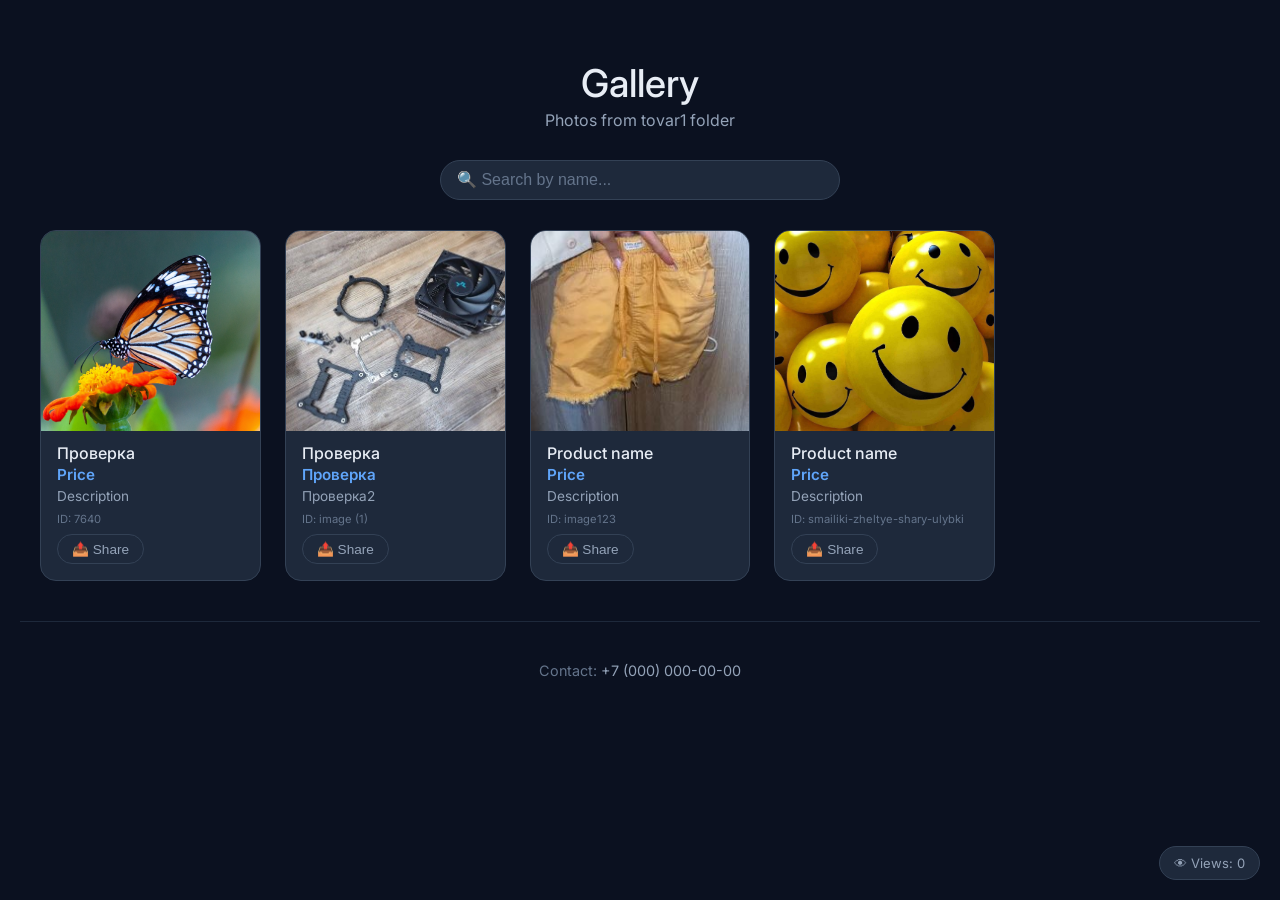
==== index.html @ 8c4bf771 "Auto update" ====
<!DOCTYPE html>
<html lang="en">
<head>
    <meta charset="UTF-8" />
    <meta name="viewport" content="width=device-width, initial-scale=1.0" />
    <title>Gallery</title>
    <link href="https://fonts.googleapis.com/css2?family=Inter:opsz@14..32&display=swap" rel="stylesheet" />
    <style>
        * { margin: 0; padding: 0; box-sizing: border-box; }
        body {
            font-family: 'Inter', sans-serif;
            background: #0b1120;
            padding: 40px 20px;
            color: #e8edf5;
            min-height: 100vh;
        }
        header { text-align: center; padding: 20px 0 30px; }
        h1 { font-size: 2.4rem; font-weight: 500; }
        header p { color: #94a3b8; font-size: 1rem; margin-top: 4px; }

        .search-box {
            max-width: 400px;
            margin: 0 auto 30px;
            display: flex;
            gap: 10px;
        }
        .search-box input {
            flex: 1;
            padding: 10px 16px;
            border-radius: 30px;
            border: 1px solid #334155;
            background: #1e293b;
            color: #e8edf5;
            font-size: 1rem;
            outline: none;
            transition: border 0.2s;
        }
        .search-box input:focus { border-color: #60a5fa; }
        .search-box input::placeholder { color: #64748b; }

        .back-btn {
            display: inline-block;
            margin: 10px auto 20px;
            padding: 8px 20px;
            background: #1e293b;
            color: #94a3b8;
            border: 1px solid #334155;
            border-radius: 30px;
            cursor: pointer;
            font-size: 0.9rem;
            transition: all 0.2s;
            text-decoration: none;
        }
        .back-btn:hover {
            background: #334155;
            color: #e8edf5;
        }

        .grid {
            display: grid;
            grid-template-columns: repeat(auto-fill, minmax(220px, 1fr));
            gap: 24px;
            max-width: 1200px;
            margin: 0 auto;
        }
        .card {
            background: #1e293b;
            border-radius: 16px;
            overflow: hidden;
            border: 1px solid #334155;
            transition: transform 0.2s, border-color 0.2s;
            cursor: pointer;
        }
        .card:hover { transform: translateY(-4px); border-color: #60a5fa; }
        .card img {
            width: 100%;
            height: 200px;
            object-fit: cover;
            display: block;
            background: #0f172a;
        }
        .card-body { padding: 12px 16px 16px; }
        .card-title { font-weight: 500; font-size: 1rem; }
        .card-price { color: #60a5fa; font-weight: 600; font-size: 0.95rem; margin-top: 2px; }
        .card-desc { color: #94a3b8; font-size: 0.85rem; margin-top: 4px; }
        .card-id { color: #64748b; font-size: 0.7rem; margin-top: 8px; }

        .no-results {
            grid-column: 1 / -1;
            text-align: center;
            color: #94a3b8;
            padding: 40px 0;
        }

        .share-btn {
            display: inline-flex !important;
            align-items: center;
            gap: 6px;
            background: #1e293b;
            color: #94a3b8;
            border: 1px solid #334155;
            padding: 6px 14px;
            border-radius: 30px;
            font-size: 0.85rem;
            cursor: pointer;
            transition: all 0.2s;
            margin-top: 8px;
            text-decoration: none;
        }
        .share-btn:hover {
            background: #334155;
            color: #e8edf5;
        }

        .top-btn {
            position: fixed;
            bottom: 80px;
            right: 20px;
            background: #1e293b;
            color: #94a3b8;
            border: 1px solid #334155;
            border-radius: 50%;
            width: 48px;
            height: 48px;
            font-size: 24px;
            cursor: pointer;
            display: flex;
            align-items: center;
            justify-content: center;
            transition: all 0.2s;
            z-index: 999;
            opacity: 0;
            pointer-events: none;
        }
        .top-btn.visible {
            opacity: 1;
            pointer-events: auto;
        }
        .top-btn:hover {
            background: #334155;
            color: #e8edf5;
            border-color: #60a5fa;
        }

        .visitor-counter {
            position: fixed;
            bottom: 20px;
            right: 20px;
            background: #1e293b;
            color: #94a3b8;
            padding: 8px 14px;
            border-radius: 30px;
            font-size: 13px;
            border: 1px solid #334155;
            z-index: 999;
        }

        footer {
            text-align: center;
            padding: 40px 0 10px;
            color: #64748b;
            font-size: 0.9rem;
            border-top: 1px solid #1e293b;
            margin-top: 40px;
        }
        footer a { color: #94a3b8; text-decoration: none; }

        #modal {
            display: none;
            position: fixed;
            top: 0; left: 0;
            width: 100%; height: 100%;
            background: rgba(11,17,32,0.92);
            backdrop-filter: blur(8px);
            cursor: pointer;
            z-index: 1000;
            align-items: center;
            justify-content: center;
        }
        #modal img {
            max-width: 90%;
            max-height: 90%;
            object-fit: contain;
            border-radius: 12px;
        }

        @media (max-width:600px) {
            body { padding: 20px 12px; }
            h1 { font-size: 1.8rem; }
            .grid { gap: 14px; grid-template-columns: repeat(auto-fill, minmax(160px,1fr)); }
            .card img { height: 150px; }
            .search-box { max-width: 100%; }
            .top-btn { bottom: 70px; right: 14px; width: 44px; height: 44px; font-size: 20px; }
            .visitor-counter { bottom: 16px; right: 14px; font-size: 11px; padding: 6px 12px; }
        }
    </style>
</head>
<body>

    <div class="visitor-counter">
        👁 Views: <span id="busuanzi_value_page_pv">0</span>
    </div>

    <button class="top-btn" id="topBtn" title="Наверх">↑</button>

    <header>
        <h1>Gallery</h1>
        <p>Photos from tovar1 folder</p>
    </header>

    <div id="controls" style="text-align:center;">
        <div class="search-box">
            <input type="text" id="searchInput" placeholder="🔍 Search by name..." />
        </div>
        <div id="backButtonContainer"></div>
    </div>

    <main id="gallery" class="grid"></main>

    <footer>
        <p>Contact: <a href="tel:+70000000000">+7 (000) 000-00-00</a></p>
    </footer>

    <div id="modal" onclick="this.style.display='none'">
        <img id="modalImg" src="" />
    </div>

    <script async src="https://busuanzi.ibruce.info/busuanzi/2.3/busuanzi.pure.mini.js"></script>

    <script>
        const data = [
            {"img":"tovar1/7640.jpg","id":"7640","title":"Проверка","price":"Price","desc":"Description"},
            {"img":"tovar1/image (1).jpg","id":"image (1)","title":"Проверка","price":"Проверка","desc":"Проверка2"},
            {"img":"tovar1/image123.JPG","id":"image123","title":"Product name","price":"Price","desc":"Description"},
            {"img":"tovar1/smailiki-zheltye-shary-ulybki.jpg","id":"smailiki-zheltye-shary-ulybki","title":"Product name","price":"Price","desc":"Description"}
        ];

        const gallery = document.getElementById('gallery');
        const searchInput = document.getElementById('searchInput');
        const backContainer = document.getElementById('backButtonContainer');

        function getItemIdFromURL() {
            const params = new URLSearchParams(window.location.search);
            return params.get('id');
        }

        function updateURL(id) {
            const baseUrl = window.location.pathname;
            const newUrl = id ? `${baseUrl}?id=${id}` : baseUrl;
            window.history.pushState({}, '', newUrl);
        }

        function render(filter = '') {
            const id = getItemIdFromURL();
            let filtered = data;

            if (id) {
                filtered = data.filter(item => item.id === id);
                backContainer.innerHTML = `<button class="back-btn" onclick="goBack()">⬅ Back to all</button>`;
                if (filtered.length === 0) {
                    gallery.innerHTML = `<div class="no-results">😕 Item not found</div>`;
                    return;
                }
            } else {
                backContainer.innerHTML = '';
                if (filter) {
                    filtered = data.filter(item =>
                        item.title.toLowerCase().includes(filter.toLowerCase()) ||
                        item.desc.toLowerCase().includes(filter.toLowerCase()) ||
                        item.id.toLowerCase().includes(filter.toLowerCase())
                    );
                }
            }

            if (filtered.length === 0) {
                gallery.innerHTML = `<div class="no-results">😕 No results found</div>`;
                return;
            }

            gallery.innerHTML = filtered.map(item => `
                <div class="card" onclick="openItem('${item.id}')">
                    <img src="${item.img}" alt="${item.title}" loading="lazy" />
                    <div class="card-body">
                        <div class="card-title">${item.title}</div>
                        ${item.price ? `<div class="card-price">${item.price}</div>` : ''}
                        ${item.desc ? `<div class="card-desc">${item.desc}</div>` : ''}
                        ${item.id ? `<div class="card-id">ID: ${item.id}</div>` : ''}
                        <button class="share-btn" onclick="event.stopPropagation(); shareItem('${item.title}', '${item.img}', '${item.id}')">
                            📤 Share
                        </button>
                    </div>
                </div>
            `).join('');
        }

        function openItem(id) {
            updateURL(id);
            render();
        }

        function goBack() {
            updateURL(null);
            render();
        }

        searchInput.addEventListener('input', (e) => {
            if (getItemIdFromURL()) {
                updateURL(null);
            }
            render(e.target.value);
        });

        // Обработчик кнопки "Назад" в браузере
        window.addEventListener('popstate', () => {
            render();
        });

        render();

        function openImage(src) {
            document.getElementById('modalImg').src = src;
            document.getElementById('modal').style.display = 'flex';
        }

        function shareItem(title, img, id) {
            const baseUrl = window.location.href.split('?')[0];
            const itemUrl = `${baseUrl}?id=${id}`;
            const text = `Check this: ${title} - ${itemUrl}`;

            if (navigator.share) {
                navigator.share({ title, text, url: itemUrl });
            } else {
                navigator.clipboard?.writeText(`${title} - ${itemUrl}`).then(() => {
                    alert('Link copied to clipboard!');
                }).catch(() => {
                    prompt('Copy this link:', `${title} - ${itemUrl}`);
                });
            }
        }

        const topBtn = document.getElementById('topBtn');
        window.addEventListener('scroll', () => {
            topBtn.classList.toggle('visible', window.scrollY > 300);
        });
        topBtn.addEventListener('click', () => {
            window.scrollTo({ top: 0, behavior: 'smooth' });
        });
    </script>

</body>
</html>
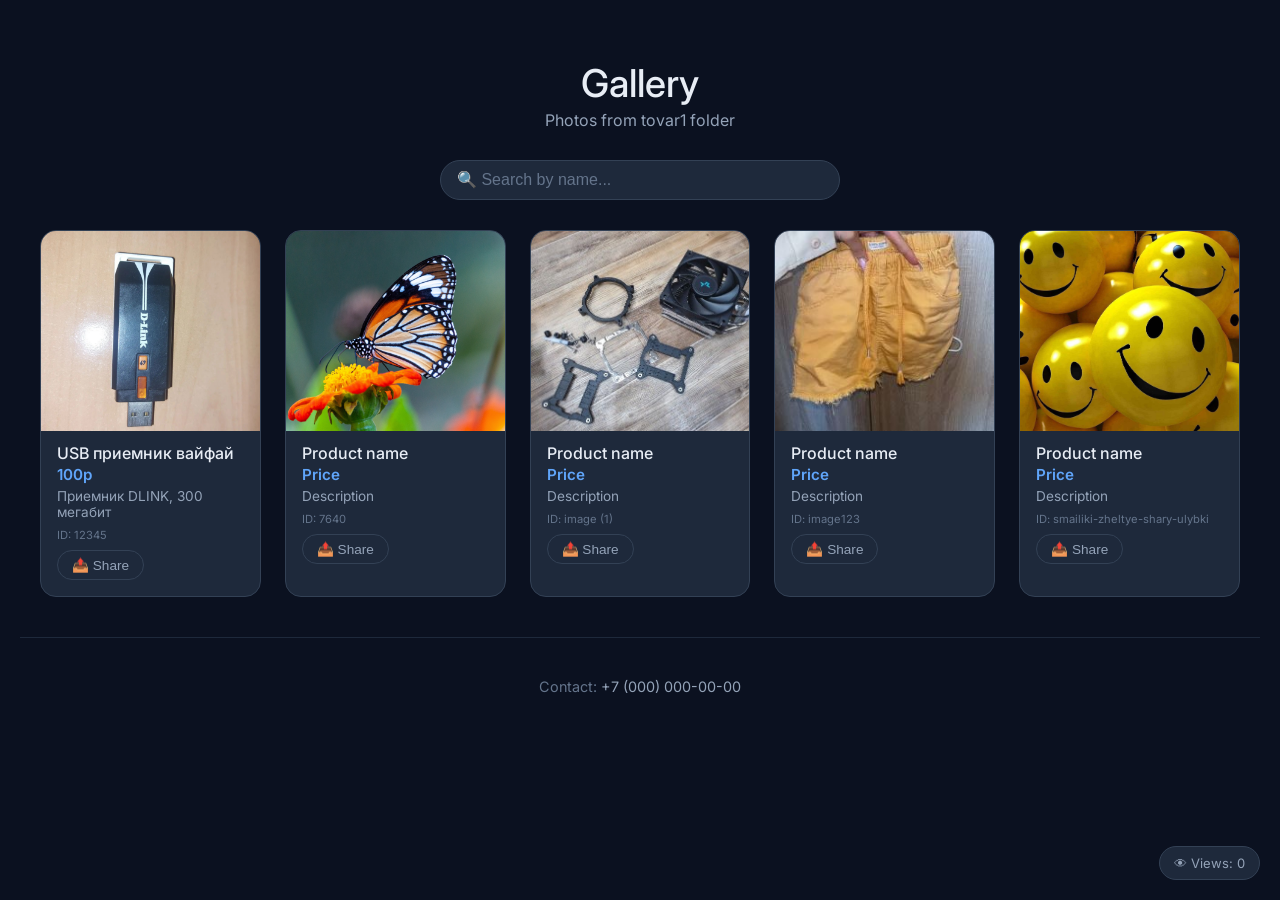
==== commit 28fe8edf: "Auto update" ====
--- a/index.html
+++ b/index.html
@@ -228,12 +228,7 @@
     <script async src="https://busuanzi.ibruce.info/busuanzi/2.3/busuanzi.pure.mini.js"></script>
 
     <script>
-        const data = [
-            {"img":"tovar1/7640.jpg","id":"7640","title":"Проверка","price":"Price","desc":"Description"},
-            {"img":"tovar1/image (1).jpg","id":"image (1)","title":"Проверка","price":"Проверка","desc":"Проверка2"},
-            {"img":"tovar1/image123.JPG","id":"image123","title":"Product name","price":"Price","desc":"Description"},
-            {"img":"tovar1/smailiki-zheltye-shary-ulybki.jpg","id":"smailiki-zheltye-shary-ulybki","title":"Product name","price":"Price","desc":"Description"}
-        ];
+        const data = [{"img":"tovar1/12345.jpg","id":"12345","title":"USB приемник вайфай","price":"100р","desc":"Приемник DLINK, 300 мегабит"},{"img":"tovar1/7640.jpg","id":"7640","title":"Product name","price":"Price","desc":"Description"},{"img":"tovar1/image (1).jpg","id":"image (1)","title":"Product name","price":"Price","desc":"Description"},{"img":"tovar1/image123.JPG","id":"image123","title":"Product name","price":"Price","desc":"Description"},{"img":"tovar1/smailiki-zheltye-shary-ulybki.jpg","id":"smailiki-zheltye-shary-ulybki","title":"Product name","price":"Price","desc":"Description"}];
 
         const gallery = document.getElementById('gallery');
         const searchInput = document.getElementById('searchInput');
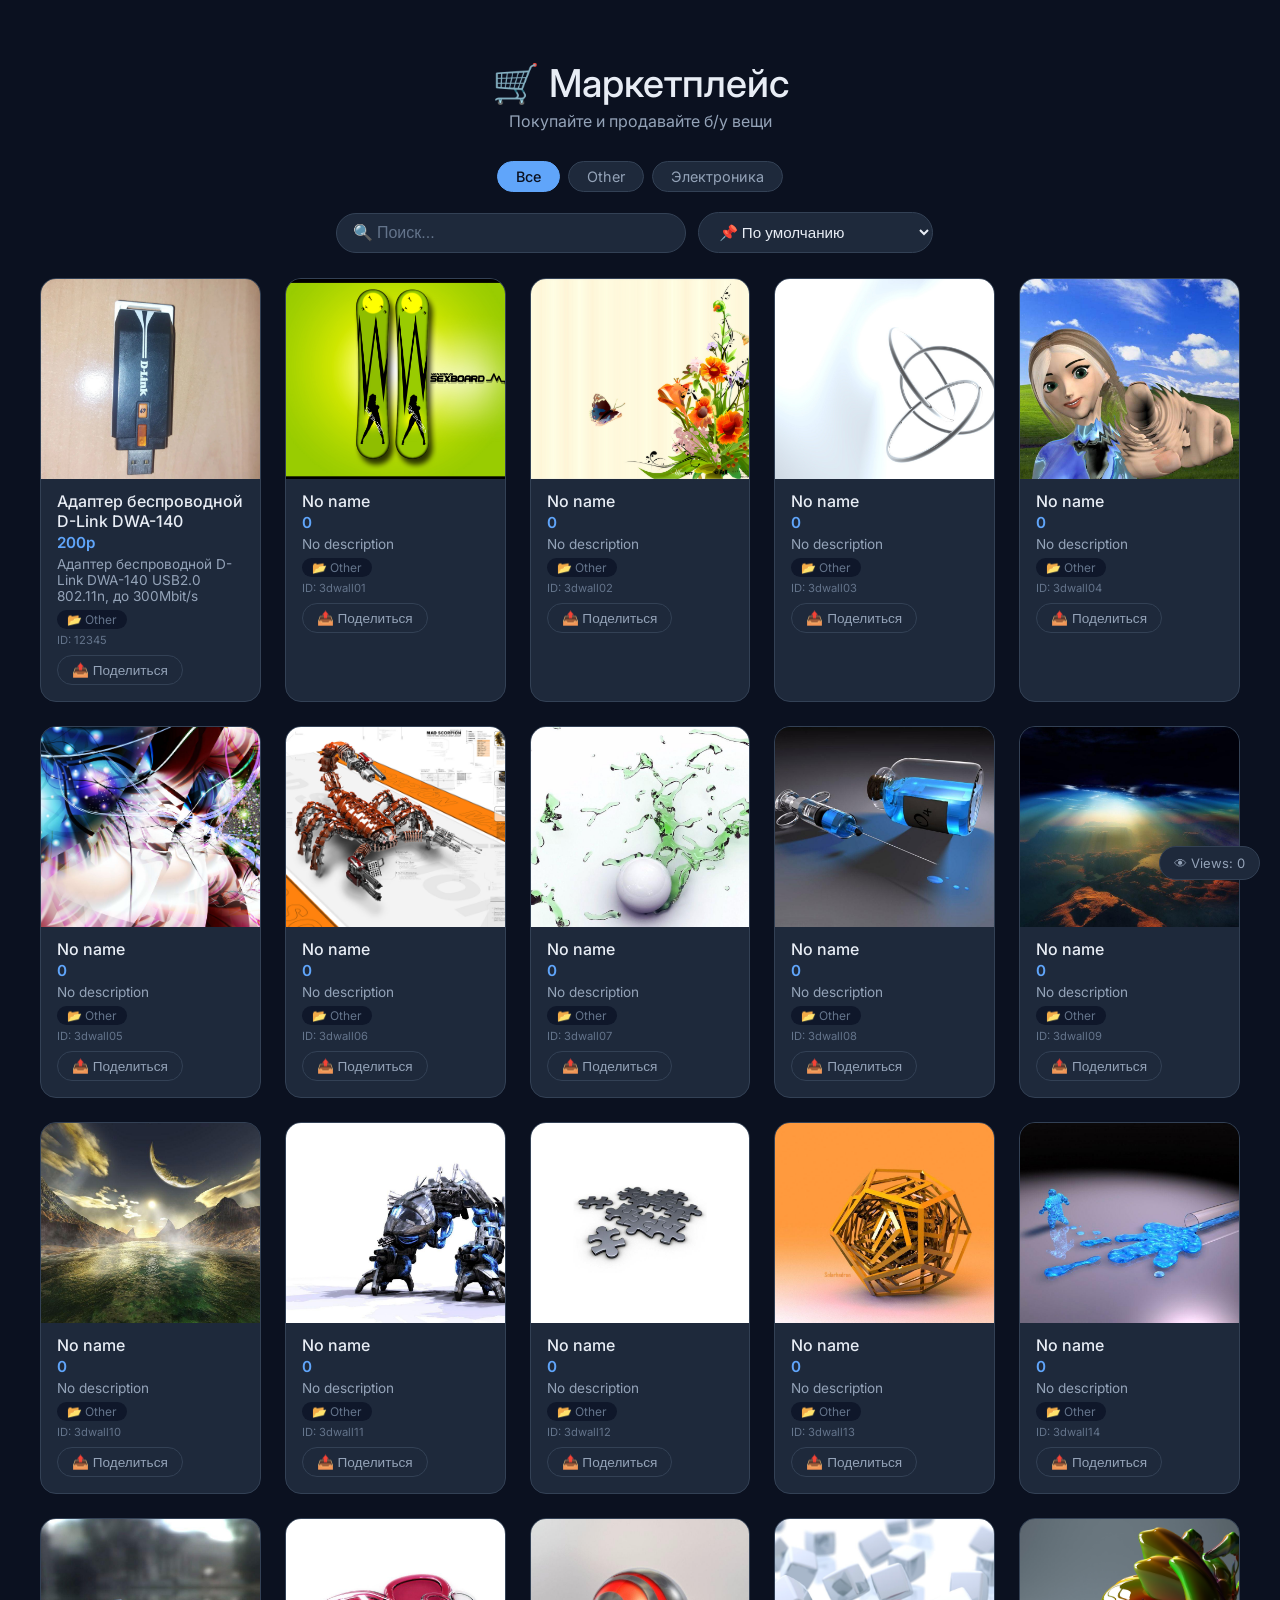
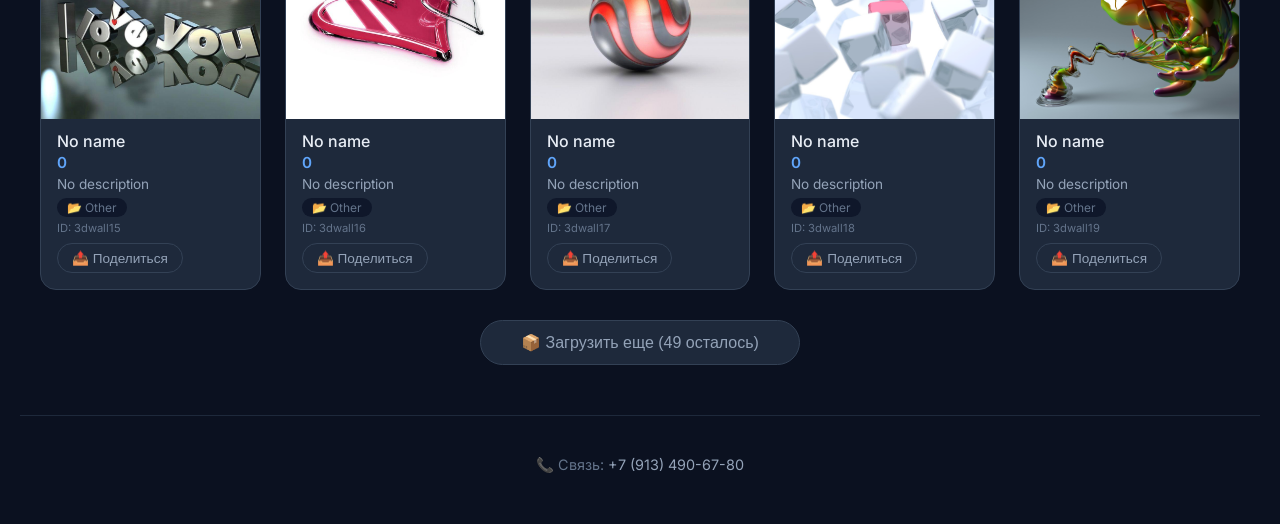
==== commit 0021b800: "Auto update" ====
--- a/index.html
+++ b/index.html
@@ -1,9 +1,9 @@
 <!DOCTYPE html>
-<html lang="en">
+<html lang="ru">
 <head>
     <meta charset="UTF-8" />
     <meta name="viewport" content="width=device-width, initial-scale=1.0" />
-    <title>Gallery</title>
+    <title>Маркетплейс</title>
     <link href="https://fonts.googleapis.com/css2?family=Inter:opsz@14..32&display=swap" rel="stylesheet" />
     <style>
         * { margin: 0; padding: 0; box-sizing: border-box; }
@@ -18,9 +18,20 @@
         h1 { font-size: 2.4rem; font-weight: 500; }
         header p { color: #94a3b8; font-size: 1rem; margin-top: 4px; }
 
+        .controls {
+            max-width: 1200px;
+            margin: 0 auto 25px;
+            display: flex;
+            flex-wrap: wrap;
+            gap: 12px;
+            align-items: center;
+            justify-content: center;
+        }
+
         .search-box {
-            max-width: 400px;
-            margin: 0 auto 30px;
+            flex: 1;
+            min-width: 180px;
+            max-width: 350px;
             display: flex;
             gap: 10px;
         }
@@ -38,9 +49,61 @@
         .search-box input:focus { border-color: #60a5fa; }
         .search-box input::placeholder { color: #64748b; }
 
+        .filter-group {
+            display: flex;
+            flex-wrap: wrap;
+            gap: 10px;
+            align-items: center;
+        }
+
+        .filter-group select {
+            padding: 10px 16px;
+            border-radius: 30px;
+            border: 1px solid #334155;
+            background: #1e293b;
+            color: #e8edf5;
+            font-size: 0.95rem;
+            outline: none;
+            cursor: pointer;
+            transition: border 0.2s;
+            min-width: 150px;
+        }
+        .filter-group select:focus { border-color: #60a5fa; }
+        .filter-group select option { background: #1e293b; }
+
+        .category-tags {
+            display: flex;
+            flex-wrap: wrap;
+            gap: 8px;
+            justify-content: center;
+            padding: 0 10px;
+            margin-bottom: 20px;
+        }
+
+        .category-tag {
+            padding: 6px 18px;
+            border-radius: 30px;
+            border: 1px solid #334155;
+            background: #1e293b;
+            color: #94a3b8;
+            cursor: pointer;
+            font-size: 0.9rem;
+            transition: all 0.2s;
+            user-select: none;
+        }
+        .category-tag:hover {
+            border-color: #60a5fa;
+            color: #e8edf5;
+        }
+        .category-tag.active {
+            background: #60a5fa;
+            color: #0b1120;
+            border-color: #60a5fa;
+            font-weight: 500;
+        }
+
         .back-btn {
             display: inline-block;
-            margin: 10px auto 20px;
             padding: 8px 20px;
             background: #1e293b;
             color: #94a3b8;
@@ -70,6 +133,7 @@
             border: 1px solid #334155;
             transition: transform 0.2s, border-color 0.2s;
             cursor: pointer;
+            animation: fadeIn 0.3s ease;
         }
         .card:hover { transform: translateY(-4px); border-color: #60a5fa; }
         .card img {
@@ -83,7 +147,21 @@
         .card-title { font-weight: 500; font-size: 1rem; }
         .card-price { color: #60a5fa; font-weight: 600; font-size: 0.95rem; margin-top: 2px; }
         .card-desc { color: #94a3b8; font-size: 0.85rem; margin-top: 4px; }
-        .card-id { color: #64748b; font-size: 0.7rem; margin-top: 8px; }
+        .card-category { 
+            color: #64748b; 
+            font-size: 0.75rem; 
+            margin-top: 6px;
+            display: inline-block;
+            background: #0f172a;
+            padding: 2px 10px;
+            border-radius: 20px;
+        }
+        .card-id { color: #64748b; font-size: 0.7rem; margin-top: 4px; }
+        .card-views {
+            color: #94a3b8;
+            font-size: 0.8rem;
+            margin-top: 4px;
+        }
 
         .no-results {
             grid-column: 1 / -1;
@@ -110,6 +188,37 @@
         .share-btn:hover {
             background: #334155;
             color: #e8edf5;
+        }
+
+        /* ===== КНОПКА "ЗАГРУЗИТЬ ЕЩЕ" ===== */
+        .load-more-container {
+            text-align: center;
+            padding: 30px 0 10px;
+            max-width: 1200px;
+            margin: 0 auto;
+        }
+
+        .load-more-btn {
+            padding: 12px 40px;
+            border-radius: 30px;
+            border: 1px solid #334155;
+            background: #1e293b;
+            color: #94a3b8;
+            font-size: 1rem;
+            cursor: pointer;
+            transition: all 0.2s;
+        }
+        .load-more-btn:hover {
+            background: #334155;
+            color: #e8edf5;
+            border-color: #60a5fa;
+        }
+        .load-more-btn:disabled {
+            opacity: 0.5;
+            cursor: not-allowed;
+        }
+        .load-more-btn.hidden {
+            display: none;
         }
 
         .top-btn {
@@ -184,6 +293,11 @@
             border-radius: 12px;
         }
 
+        @keyframes fadeIn {
+            from { opacity: 0; transform: translateY(10px); }
+            to { opacity: 1; transform: translateY(0); }
+        }
+
         @media (max-width:600px) {
             body { padding: 20px 12px; }
             h1 { font-size: 1.8rem; }
@@ -192,6 +306,9 @@
             .search-box { max-width: 100%; }
             .top-btn { bottom: 70px; right: 14px; width: 44px; height: 44px; font-size: 20px; }
             .visitor-counter { bottom: 16px; right: 14px; font-size: 11px; padding: 6px 12px; }
+            .controls { flex-direction: column; align-items: stretch; }
+            .filter-group { justify-content: center; }
+            .load-more-btn { padding: 10px 24px; font-size: 0.9rem; width: 100%; }
         }
     </style>
 </head>
@@ -204,21 +321,39 @@
     <button class="top-btn" id="topBtn" title="Наверх">↑</button>
 
     <header>
-        <h1>Gallery</h1>
-        <p>Photos from tovar1 folder</p>
+        <h1>🛒 Маркетплейс</h1>
+        <p>Покупайте и продавайте б/у вещи</p>
     </header>
 
-    <div id="controls" style="text-align:center;">
+    <!-- Категории -->
+    <div id="categoryTags" class="category-tags"></div>
+
+    <!-- Управление -->
+    <div class="controls">
         <div class="search-box">
-            <input type="text" id="searchInput" placeholder="🔍 Search by name..." />
+            <input type="text" id="searchInput" placeholder="🔍 Поиск..." />
+        </div>
+        <div class="filter-group">
+            <select id="sortSelect">
+                <option value="default">📌 По умолчанию</option>
+                <option value="price-asc">💰 Цена: по возрастанию</option>
+                <option value="price-desc">💰 Цена: по убыванию</option>
+                <option value="title-asc">📝 По названию (А-Я)</option>
+                <option value="title-desc">📝 По названию (Я-А)</option>
+            </select>
         </div>
         <div id="backButtonContainer"></div>
     </div>
 
     <main id="gallery" class="grid"></main>
 
+    <!-- Кнопка "Загрузить еще" -->
+    <div class="load-more-container">
+        <button class="load-more-btn" id="loadMoreBtn">📦 Загрузить еще</button>
+    </div>
+
     <footer>
-        <p>Contact: <a href="tel:+70000000000">+7 (000) 000-00-00</a></p>
+        <p>📞 Связь: <a href="tel:+70000000000">+7 (913) 490-67-80</a></p>
     </footer>
 
     <div id="modal" onclick="this.style.display='none'">
@@ -228,12 +363,109 @@
     <script async src="https://busuanzi.ibruce.info/busuanzi/2.3/busuanzi.pure.mini.js"></script>
 
     <script>
-        const data = [{"img":"tovar1/12345.jpg","id":"12345","title":"USB приемник вайфай","price":"100р","desc":"Приемник DLINK, 300 мегабит"},{"img":"tovar1/7640.jpg","id":"7640","title":"Product name","price":"Price","desc":"Description"},{"img":"tovar1/image (1).jpg","id":"image (1)","title":"Product name","price":"Price","desc":"Description"},{"img":"tovar1/image123.JPG","id":"image123","title":"Product name","price":"Price","desc":"Description"},{"img":"tovar1/smailiki-zheltye-shary-ulybki.jpg","id":"smailiki-zheltye-shary-ulybki","title":"Product name","price":"Price","desc":"Description"}];
-
+        // ============================================
+        // ДАННЫЕ БУДУТ ВСТАВЛЕНЫ СКРИПТОМ
+        // ============================================
+        const data = [{"img":"tovar1/12345.jpg","id":"12345","title":"Адаптер беспроводной D-Link DWA-140","price":"200р","desc":"Адаптер беспроводной D-Link DWA-140 USB2.0 802.11n, до 300Mbit/s","category":"Other"},{"img":"tovar1/3dwall01.jpg","id":"3dwall01","title":"No name","price":"0","desc":"No description","category":"Other"},{"img":"tovar1/3dwall02.jpg","id":"3dwall02","title":"No name","price":"0","desc":"No description","category":"Other"},{"img":"tovar1/3dwall03.jpg","id":"3dwall03","title":"No name","price":"0","desc":"No description","category":"Other"},{"img":"tovar1/3dwall04.jpg","id":"3dwall04","title":"No name","price":"0","desc":"No description","category":"Other"},{"img":"tovar1/3dwall05.jpg","id":"3dwall05","title":"No name","price":"0","desc":"No description","category":"Other"},{"img":"tovar1/3dwall06.jpg","id":"3dwall06","title":"No name","price":"0","desc":"No description","category":"Other"},{"img":"tovar1/3dwall07.JPG","id":"3dwall07","title":"No name","price":"0","desc":"No description","category":"Other"},{"img":"tovar1/3dwall08.JPG","id":"3dwall08","title":"No name","price":"0","desc":"No description","category":"Other"},{"img":"tovar1/3dwall09.JPG","id":"3dwall09","title":"No name","price":"0","desc":"No description","category":"Other"},{"img":"tovar1/3dwall10.JPG","id":"3dwall10","title":"No name","price":"0","desc":"No description","category":"Other"},{"img":"tovar1/3dwall11.JPG","id":"3dwall11","title":"No name","price":"0","desc":"No description","category":"Other"},{"img":"tovar1/3dwall12.JPG","id":"3dwall12","title":"No name","price":"0","desc":"No description","category":"Other"},{"img":"tovar1/3dwall13.JPG","id":"3dwall13","title":"No name","price":"0","desc":"No description","category":"Other"},{"img":"tovar1/3dwall14.JPG","id":"3dwall14","title":"No name","price":"0","desc":"No description","category":"Other"},{"img":"tovar1/3dwall15.JPG","id":"3dwall15","title":"No name","price":"0","desc":"No description","category":"Other"},{"img":"tovar1/3dwall16.JPG","id":"3dwall16","title":"No name","price":"0","desc":"No description","category":"Other"},{"img":"tovar1/3dwall17.JPG","id":"3dwall17","title":"No name","price":"0","desc":"No description","category":"Other"},{"img":"tovar1/3dwall18.jpg","id":"3dwall18","title":"No name","price":"0","desc":"No description","category":"Other"},{"img":"tovar1/3dwall19.jpg","id":"3dwall19","title":"No name","price":"0","desc":"No description","category":"Other"},{"img":"tovar1/3dwall20.jpg","id":"3dwall20","title":"No name","price":"0","desc":"No description","category":"Other"},{"img":"tovar1/3dwall21.jpg","id":"3dwall21","title":"No name","price":"0","desc":"No description","category":"Other"},{"img":"tovar1/3dwall22.jpg","id":"3dwall22","title":"No name","price":"0","desc":"No description","category":"Other"},{"img":"tovar1/3dwall23.jpg","id":"3dwall23","title":"No name","price":"0","desc":"No description","category":"Other"},{"img":"tovar1/3dwall24.jpg","id":"3dwall24","title":"No name","price":"0","desc":"No description","category":"Other"},{"img":"tovar1/3dwall25.jpg","id":"3dwall25","title":"No name","price":"0","desc":"No description","category":"Other"},{"img":"tovar1/3dwall26.jpg","id":"3dwall26","title":"No name","price":"0","desc":"No description","category":"Other"},{"img":"tovar1/3dwall27.jpg","id":"3dwall27","title":"No name","price":"0","desc":"No description","category":"Other"},{"img":"tovar1/3dwall28.jpg","id":"3dwall28","title":"No name","price":"0","desc":"No description","category":"Other"},{"img":"tovar1/3dwall29.jpg","id":"3dwall29","title":"No name","price":"0","desc":"No description","category":"Other"},{"img":"tovar1/3dwall30.jpg","id":"3dwall30","title":"No name","price":"0","desc":"No description","category":"Other"},{"img":"tovar1/3dwall31.jpg","id":"3dwall31","title":"No name","price":"0","desc":"No description","category":"Other"},{"img":"tovar1/3dwall32.jpg","id":"3dwall32","title":"No name","price":"0","desc":"No description","category":"Other"},{"img":"tovar1/3dwall33.jpg","id":"3dwall33","title":"No name","price":"0","desc":"No description","category":"Other"},{"img":"tovar1/3dwall34.jpg","id":"3dwall34","title":"No name","price":"0","desc":"No description","category":"Other"},{"img":"tovar1/3dwall35.jpg","id":"3dwall35","title":"No name","price":"0","desc":"No description","category":"Other"},{"img":"tovar1/3dwall36.jpg","id":"3dwall36","title":"No name","price":"0","desc":"No description","category":"Other"},{"img":"tovar1/3dwall37.jpg","id":"3dwall37","title":"No name","price":"0","desc":"No description","category":"Other"},{"img":"tovar1/3dwall38.jpg","id":"3dwall38","title":"No name","price":"0","desc":"No description","category":"Other"},{"img":"tovar1/3dwall39.jpg","id":"3dwall39","title":"No name","price":"0","desc":"No description","category":"Other"},{"img":"tovar1/3dwall40.jpg","id":"3dwall40","title":"No name","price":"0","desc":"No description","category":"Other"},{"img":"tovar1/3dwall41.jpg","id":"3dwall41","title":"No name","price":"0","desc":"No description","category":"Other"},{"img":"tovar1/3dwall42.jpg","id":"3dwall42","title":"No name","price":"0","desc":"No description","category":"Other"},{"img":"tovar1/3dwall43.jpg","id":"3dwall43","title":"No name","price":"0","desc":"No description","category":"Other"},{"img":"tovar1/3dwall44.jpg","id":"3dwall44","title":"No name","price":"0","desc":"No description","category":"Other"},{"img":"tovar1/3dwall45.jpg","id":"3dwall45","title":"No name","price":"0","desc":"No description","category":"Other"},{"img":"tovar1/3dwall46.jpg","id":"3dwall46","title":"No name","price":"0","desc":"No description","category":"Other"},{"img":"tovar1/3dwall47.jpg","id":"3dwall47","title":"No name","price":"0","desc":"No description","category":"Other"},{"img":"tovar1/3dwall48.jpg","id":"3dwall48","title":"No name","price":"0","desc":"No description","category":"Other"},{"img":"tovar1/3dwall49.jpg","id":"3dwall49","title":"No name","price":"0","desc":"No description","category":"Other"},{"img":"tovar1/3dwall50.jpg","id":"3dwall50","title":"No name","price":"0","desc":"No description","category":"Other"},{"img":"tovar1/3dwall51.jpg","id":"3dwall51","title":"No name","price":"0","desc":"No description","category":"Other"},{"img":"tovar1/3dwall52.jpg","id":"3dwall52","title":"No name","price":"0","desc":"No description","category":"Other"},{"img":"tovar1/3dwall53.jpg","id":"3dwall53","title":"No name","price":"0","desc":"No description","category":"Other"},{"img":"tovar1/3dwall54.jpg","id":"3dwall54","title":"No name","price":"0","desc":"No description","category":"Other"},{"img":"tovar1/3dwall55.JPG","id":"3dwall55","title":"No name","price":"0","desc":"No description","category":"Other"},{"img":"tovar1/3dwall56.jpg","id":"3dwall56","title":"No name","price":"0","desc":"No description","category":"Other"},{"img":"tovar1/3dwall57.jpg","id":"3dwall57","title":"No name","price":"0","desc":"No description","category":"Other"},{"img":"tovar1/3dwall58.jpg","id":"3dwall58","title":"No name","price":"0","desc":"No description","category":"Other"},{"img":"tovar1/3dwall59.jpg","id":"3dwall59","title":"No name","price":"0","desc":"No description","category":"Other"},{"img":"tovar1/3dwall60.jpg","id":"3dwall60","title":"No name","price":"0","desc":"No description","category":"Other"},{"img":"tovar1/3dwall62.jpg","id":"3dwall62","title":"No name","price":"0","desc":"No description","category":"Other"},{"img":"tovar1/3dwall64.jpg","id":"3dwall64","title":"No name","price":"0","desc":"No description","category":"Other"},{"img":"tovar1/3dwall65.jpg","id":"3dwall65","title":"No name","price":"0","desc":"No description","category":"Other"},{"img":"tovar1/3dwall66.jpg","id":"3dwall66","title":"No name","price":"0","desc":"No description","category":"Other"},{"img":"tovar1/7640.jpg","id":"7640","title":"No name","price":"100р","desc":"No description","category":"Электроника"},{"img":"tovar1/image (1).jpg","id":"image (1)","title":"No name","price":"0","desc":"No description","category":"Other"},{"img":"tovar1/image123.JPG","id":"image123","title":"No name","price":"0","desc":"No description","category":"Other"},{"img":"tovar1/smailiki-zheltye-shary-ulybki.jpg","id":"smailiki-zheltye-shary-ulybki","title":"No name","price":"0","desc":"No description","category":"Other"}];
+
+        // ============================================
+        // КАТЕГОРИИ И ФИЛЬТРЫ
+        // ============================================
         const gallery = document.getElementById('gallery');
         const searchInput = document.getElementById('searchInput');
+        const sortSelect = document.getElementById('sortSelect');
         const backContainer = document.getElementById('backButtonContainer');
-
+        const categoryTags = document.getElementById('categoryTags');
+        const loadMoreBtn = document.getElementById('loadMoreBtn');
+
+        let currentCategory = 'Все';
+        let currentSearch = '';
+
+        // ============================================
+        // ПАГИНАЦИЯ (20 товаров за раз)
+        // ============================================
+        const ITEMS_PER_PAGE = 20;
+        let currentPage = 1;
+        let allFilteredItems = [];
+
+        // ============================================
+        // СЧЕТЧИК ПРОСМОТРОВ (localStorage)
+        // ============================================
+        const VIEWS_KEY = 'product_views';
+
+        function getViews() {
+            try {
+                const data = localStorage.getItem(VIEWS_KEY);
+                return data ? JSON.parse(data) : {};
+            } catch {
+                return {};
+            }
+        }
+
+        function saveViews(views) {
+            localStorage.setItem(VIEWS_KEY, JSON.stringify(views));
+        }
+
+        function incrementView(productId) {
+            if (!productId) return;
+            const views = getViews();
+            views[productId] = (views[productId] || 0) + 1;
+            saveViews(views);
+            updateViewsDisplay(productId, views[productId]);
+        }
+
+        function updateViewsDisplay(productId, count) {
+            const cards = document.querySelectorAll('.card');
+            cards.forEach(card => {
+                const idElement = card.querySelector('.card-id');
+                if (idElement && idElement.textContent.includes(productId)) {
+                    let viewsElement = card.querySelector('.card-views');
+                    if (viewsElement) {
+                        viewsElement.textContent = `👁️ ${count} просмотров`;
+                    } else {
+                        const body = card.querySelector('.card-body');
+                        const viewsDiv = document.createElement('div');
+                        viewsDiv.className = 'card-views';
+                        viewsDiv.textContent = `👁️ ${count} просмотров`;
+                        const idDiv = body.querySelector('.card-id');
+                        if (idDiv) {
+                            body.insertBefore(viewsDiv, idDiv);
+                        } else {
+                            body.appendChild(viewsDiv);
+                        }
+                    }
+                }
+            });
+        }
+
+        // ============================================
+        // ФУНКЦИИ КАТЕГОРИЙ
+        // ============================================
+        function getCategories() {
+            const cats = new Set(data.map(item => item.category || 'Без категории'));
+            return ['Все', ...Array.from(cats).sort()];
+        }
+
+        function renderCategories() {
+            const categories = getCategories();
+            categoryTags.innerHTML = categories.map(cat => `
+                <span class="category-tag ${cat === currentCategory ? 'active' : ''}" 
+                      onclick="filterByCategory('${cat.replace(/'/g, "\\'")}')">
+                    ${cat}
+                </span>
+            `).join('');
+        }
+
+        function filterByCategory(category) {
+            currentCategory = category;
+            currentPage = 1;
+            renderCategories();
+            render();
+        }
+
+        // ============================================
+        // ФУНКЦИИ URL
+        // ============================================
         function getItemIdFromURL() {
             const params = new URLSearchParams(window.location.search);
             return params.get('id');
@@ -245,50 +477,146 @@
             window.history.pushState({}, '', newUrl);
         }
 
-        function render(filter = '') {
-            const id = getItemIdFromURL();
-            let filtered = data;
-
-            if (id) {
-                filtered = data.filter(item => item.id === id);
-                backContainer.innerHTML = `<button class="back-btn" onclick="goBack()">⬅ Back to all</button>`;
-                if (filtered.length === 0) {
-                    gallery.innerHTML = `<div class="no-results">😕 Item not found</div>`;
-                    return;
-                }
+        // ============================================
+        // СОРТИРОВКА
+        // ============================================
+        function sortItems(items, sortType) {
+            const sorted = [...items];
+            switch(sortType) {
+                case 'price-asc':
+                    return sorted.sort((a, b) => parseFloat(a.price) - parseFloat(b.price));
+                case 'price-desc':
+                    return sorted.sort((a, b) => parseFloat(b.price) - parseFloat(a.price));
+                case 'title-asc':
+                    return sorted.sort((a, b) => a.title.localeCompare(b.title));
+                case 'title-desc':
+                    return sorted.sort((a, b) => b.title.localeCompare(a.title));
+                default:
+                    return sorted;
+            }
+        }
+
+        // ============================================
+        // ПАГИНАЦИЯ
+        // ============================================
+        function getCurrentPageItems() {
+            const start = 0;
+            const end = currentPage * ITEMS_PER_PAGE;
+            return allFilteredItems.slice(start, end);
+        }
+
+        function hasMoreItems() {
+            return currentPage * ITEMS_PER_PAGE < allFilteredItems.length;
+        }
+
+        function updateLoadMoreButton() {
+            if (!loadMoreBtn) return;
+
+            const isSingleItem = !!getItemIdFromURL();
+
+            if (hasMoreItems() && allFilteredItems.length > 0 && !isSingleItem) {
+                const remaining = allFilteredItems.length - currentPage * ITEMS_PER_PAGE;
+                loadMoreBtn.classList.remove('hidden');
+                loadMoreBtn.disabled = false;
+                loadMoreBtn.textContent = `📦 Загрузить еще (${remaining} осталось)`;
+            } else if (allFilteredItems.length > 0 && !isSingleItem) {
+                loadMoreBtn.classList.remove('hidden');
+                loadMoreBtn.disabled = true;
+                loadMoreBtn.textContent = '✅ Все товары загружены';
             } else {
-                backContainer.innerHTML = '';
-                if (filter) {
-                    filtered = data.filter(item =>
-                        item.title.toLowerCase().includes(filter.toLowerCase()) ||
-                        item.desc.toLowerCase().includes(filter.toLowerCase()) ||
-                        item.id.toLowerCase().includes(filter.toLowerCase())
-                    );
-                }
-            }
-
-            if (filtered.length === 0) {
-                gallery.innerHTML = `<div class="no-results">😕 No results found</div>`;
+                loadMoreBtn.classList.add('hidden');
+            }
+        }
+
+        function renderItems(items) {
+            const views = getViews();
+
+            if (items.length === 0) {
+                gallery.innerHTML = `<div class="no-results">😕 Ничего не найдено</div>`;
                 return;
             }
 
-            gallery.innerHTML = filtered.map(item => `
+            gallery.innerHTML = items.map(item => `
                 <div class="card" onclick="openItem('${item.id}')">
                     <img src="${item.img}" alt="${item.title}" loading="lazy" />
                     <div class="card-body">
                         <div class="card-title">${item.title}</div>
                         ${item.price ? `<div class="card-price">${item.price}</div>` : ''}
                         ${item.desc ? `<div class="card-desc">${item.desc}</div>` : ''}
+                        ${item.category ? `<div class="card-category">📂 ${item.category}</div>` : ''}
+                        ${views[item.id] ? `<div class="card-views">👁️ ${views[item.id]} просмотров</div>` : ''}
                         ${item.id ? `<div class="card-id">ID: ${item.id}</div>` : ''}
                         <button class="share-btn" onclick="event.stopPropagation(); shareItem('${item.title}', '${item.img}', '${item.id}')">
-                            📤 Share
+                            📤 Поделиться
                         </button>
                     </div>
                 </div>
             `).join('');
-        }
-
+
+            // Обновляем просмотры после рендера
+            setTimeout(() => {
+                const currentViews = getViews();
+                Object.keys(currentViews).forEach(id => {
+                    updateViewsDisplay(id, currentViews[id]);
+                });
+            }, 50);
+        }
+
+        // ============================================
+        // ОСНОВНОЙ РЕНДЕР
+        // ============================================
+        function render() {
+            const id = getItemIdFromURL();
+            let filtered = data;
+
+            // Если выбран конкретный товар по ID
+            if (id) {
+                filtered = data.filter(item => item.id === id);
+                backContainer.innerHTML = `<button class="back-btn" onclick="goBack()">⬅ Назад ко всем</button>`;
+                if (filtered.length === 0) {
+                    gallery.innerHTML = `<div class="no-results">😕 Товар не найден</div>`;
+                    loadMoreBtn.classList.add('hidden');
+                    return;
+                }
+                renderItems(filtered);
+                loadMoreBtn.classList.add('hidden');
+                return;
+            }
+
+            backContainer.innerHTML = '';
+
+            // Фильтр по категории
+            if (currentCategory !== 'Все') {
+                filtered = filtered.filter(item => (item.category || 'Без категории') === currentCategory);
+            }
+
+            // Поиск
+            if (currentSearch) {
+                const search = currentSearch.toLowerCase();
+                filtered = filtered.filter(item =>
+                    item.title.toLowerCase().includes(search) ||
+                    item.desc.toLowerCase().includes(search) ||
+                    item.id.toLowerCase().includes(search)
+                );
+            }
+
+            // Сортировка
+            filtered = sortItems(filtered, sortSelect.value);
+
+            // Сохраняем все отфильтрованные товары
+            allFilteredItems = filtered;
+            currentPage = 1;
+
+            // Показываем первую страницу
+            renderItems(getCurrentPageItems());
+            updateLoadMoreButton();
+        }
+
+        // ============================================
+        // ОБРАБОТЧИКИ
+        // ============================================
         function openItem(id) {
+            incrementView(id);
             updateURL(id);
             render();
         }
@@ -298,41 +626,71 @@
             render();
         }
 
+        // Загрузить еще
+        if (loadMoreBtn) {
+            loadMoreBtn.addEventListener('click', function() {
+                currentPage++;
+                renderItems(getCurrentPageItems());
+                updateLoadMoreButton();
+
+                const lastCard = document.querySelector('.card:last-child');
+                if (lastCard) {
+                    lastCard.scrollIntoView({ behavior: 'smooth', block: 'center' });
+                }
+            });
+        }
+
+        // Поиск
         searchInput.addEventListener('input', (e) => {
+            currentSearch = e.target.value;
+            currentPage = 1;
             if (getItemIdFromURL()) {
                 updateURL(null);
             }
-            render(e.target.value);
+            render();
         });
 
-        // Обработчик кнопки "Назад" в браузере
+        // Сортировка
+        sortSelect.addEventListener('change', () => {
+            currentPage = 1;
+            render();
+        });
+
+        // Кнопка "Назад" в браузере
         window.addEventListener('popstate', () => {
             render();
         });
 
-        render();
-
-        function openImage(src) {
-            document.getElementById('modalImg').src = src;
-            document.getElementById('modal').style.display = 'flex';
-        }
-
+        // ============================================
+        // ПОДЕЛИТЬСЯ
+        // ============================================
         function shareItem(title, img, id) {
             const baseUrl = window.location.href.split('?')[0];
             const itemUrl = `${baseUrl}?id=${id}`;
-            const text = `Check this: ${title} - ${itemUrl}`;
+            const text = `📦 ${title} - ${itemUrl}`;
 
             if (navigator.share) {
                 navigator.share({ title, text, url: itemUrl });
             } else {
                 navigator.clipboard?.writeText(`${title} - ${itemUrl}`).then(() => {
-                    alert('Link copied to clipboard!');
+                    alert('Ссылка скопирована!');
                 }).catch(() => {
-                    prompt('Copy this link:', `${title} - ${itemUrl}`);
+                    prompt('Скопируйте ссылку:', `${title} - ${itemUrl}`);
                 });
             }
         }
 
+        // ============================================
+        // МОДАЛЬНОЕ ОКНО ДЛЯ ФОТО
+        // ============================================
+        function openImage(src) {
+            document.getElementById('modalImg').src = src;
+            document.getElementById('modal').style.display = 'flex';
+        }
+
+        // ============================================
+        // КНОПКА "НАВЕРХ"
+        // ============================================
         const topBtn = document.getElementById('topBtn');
         window.addEventListener('scroll', () => {
             topBtn.classList.toggle('visible', window.scrollY > 300);
@@ -340,6 +698,12 @@
         topBtn.addEventListener('click', () => {
             window.scrollTo({ top: 0, behavior: 'smooth' });
         });
+
+        // ============================================
+        // ИНИЦИАЛИЗАЦИЯ
+        // ============================================
+        renderCategories();
+        render();
     </script>
 
 </body>
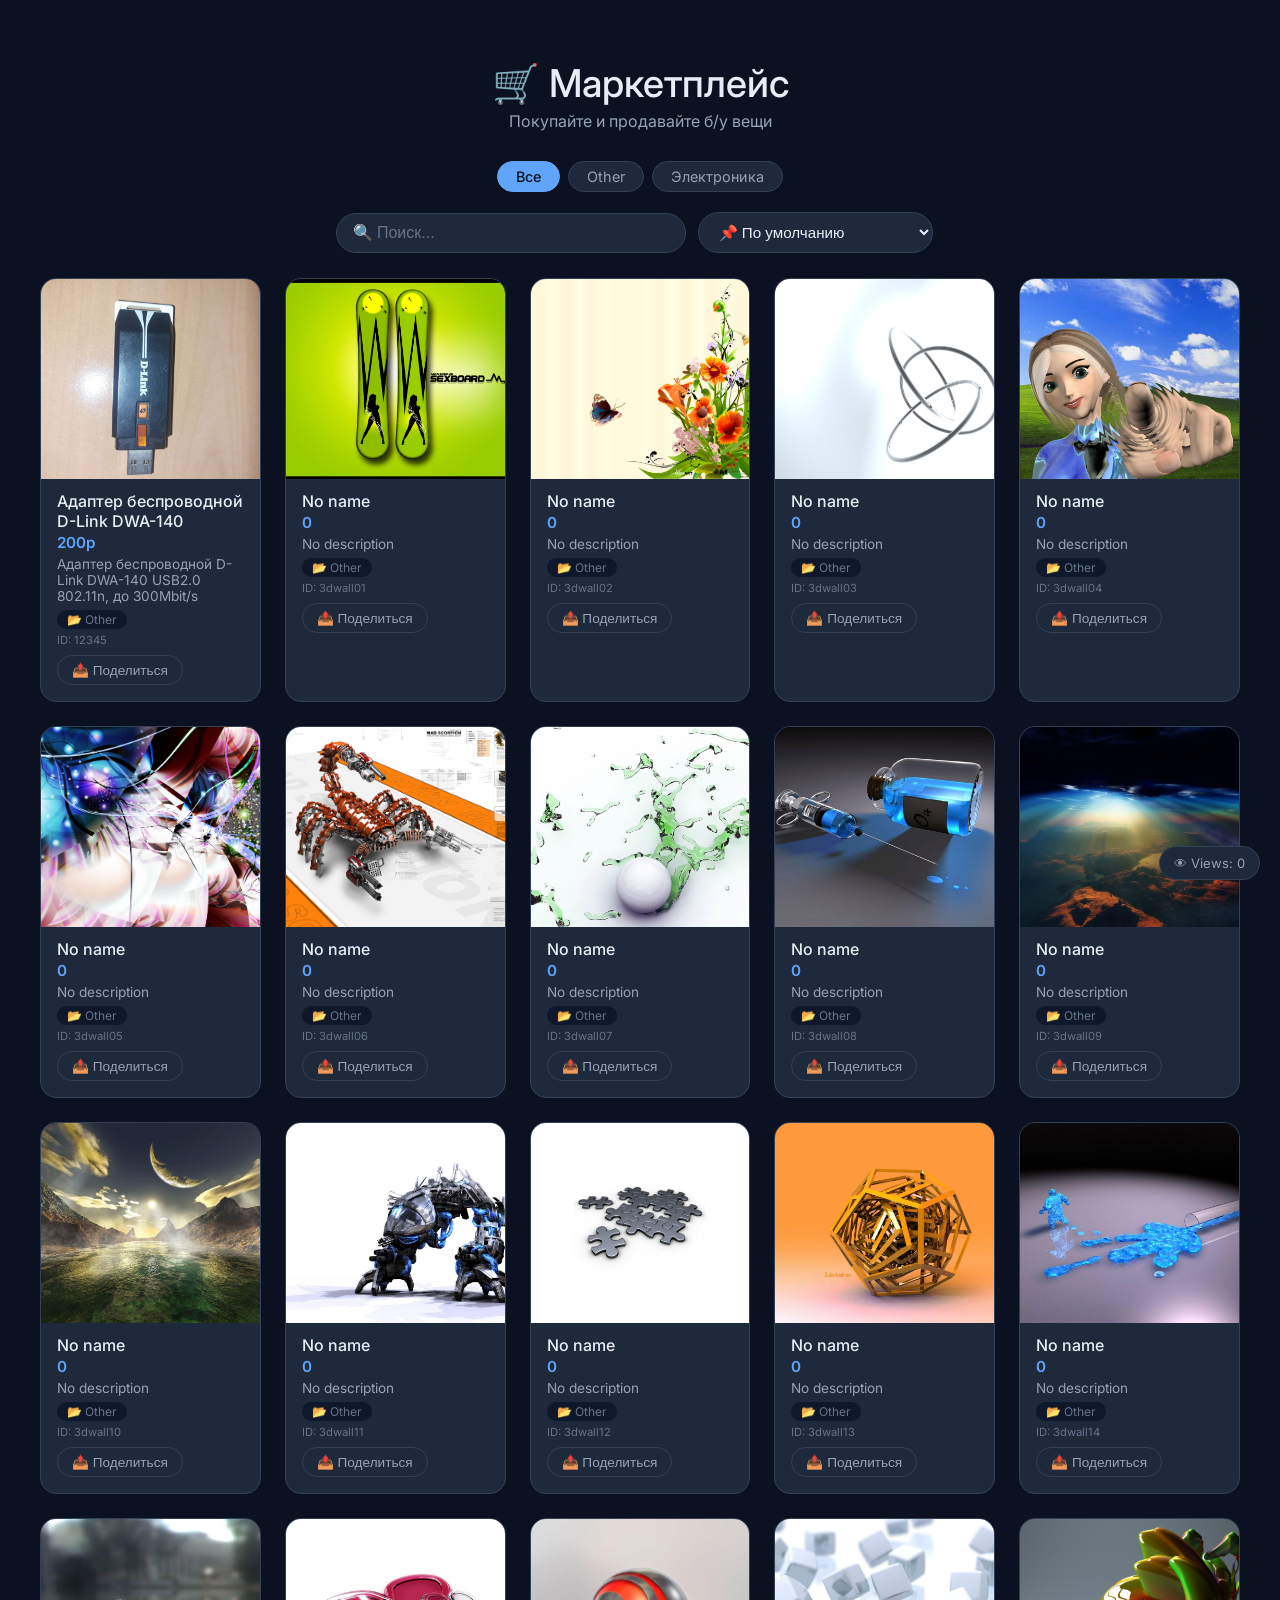
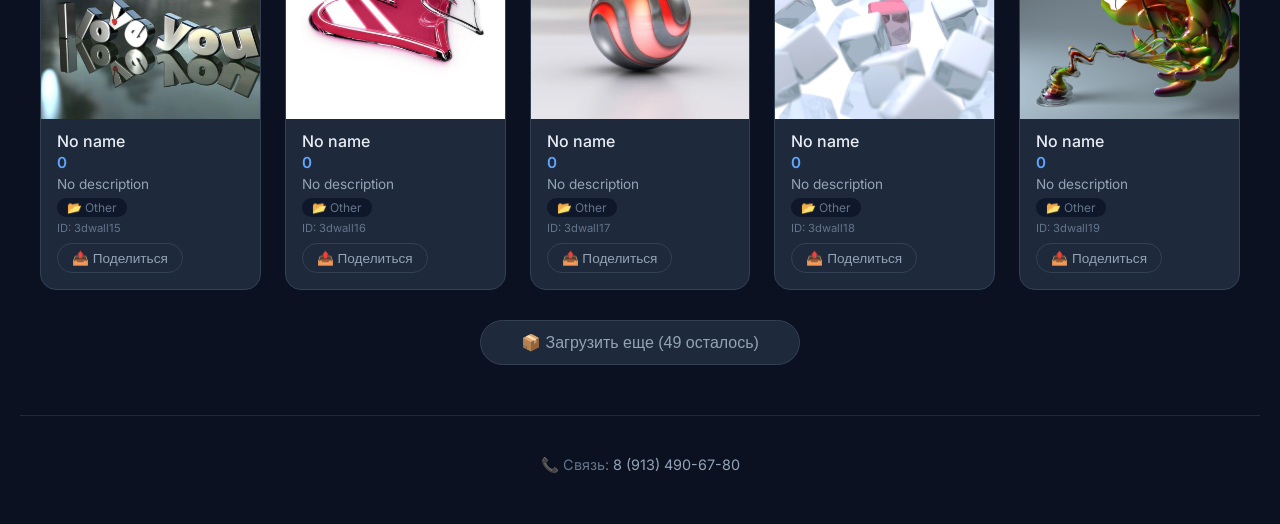
==== commit 4e02d40b: "Auto update" ====
--- a/index.html
+++ b/index.html
@@ -190,7 +190,6 @@
             color: #e8edf5;
         }
 
-        /* ===== КНОПКА "ЗАГРУЗИТЬ ЕЩЕ" ===== */
         .load-more-container {
             text-align: center;
             padding: 30px 0 10px;
@@ -272,7 +271,14 @@
             border-top: 1px solid #1e293b;
             margin-top: 40px;
         }
-        footer a { color: #94a3b8; text-decoration: none; }
+        footer a { 
+            color: #94a3b8; 
+            text-decoration: none;
+            transition: color 0.2s;
+        }
+        footer a:hover {
+            color: #60a5fa;
+        }
 
         #modal {
             display: none;
@@ -325,10 +331,8 @@
         <p>Покупайте и продавайте б/у вещи</p>
     </header>
 
-    <!-- Категории -->
     <div id="categoryTags" class="category-tags"></div>
 
-    <!-- Управление -->
     <div class="controls">
         <div class="search-box">
             <input type="text" id="searchInput" placeholder="🔍 Поиск..." />
@@ -347,13 +351,12 @@
 
     <main id="gallery" class="grid"></main>
 
-    <!-- Кнопка "Загрузить еще" -->
     <div class="load-more-container">
         <button class="load-more-btn" id="loadMoreBtn">📦 Загрузить еще</button>
     </div>
 
     <footer>
-        <p>📞 Связь: <a href="tel:+70000000000">+7 (913) 490-67-80</a></p>
+        <p>📞 Связь: <a href="tel:+79134906780">8 (913) 490-67-80</a></p>
     </footer>
 
     <div id="modal" onclick="this.style.display='none'">
@@ -369,7 +372,7 @@
         const data = [{"img":"tovar1/12345.jpg","id":"12345","title":"Адаптер беспроводной D-Link DWA-140","price":"200р","desc":"Адаптер беспроводной D-Link DWA-140 USB2.0 802.11n, до 300Mbit/s","category":"Other"},{"img":"tovar1/3dwall01.jpg","id":"3dwall01","title":"No name","price":"0","desc":"No description","category":"Other"},{"img":"tovar1/3dwall02.jpg","id":"3dwall02","title":"No name","price":"0","desc":"No description","category":"Other"},{"img":"tovar1/3dwall03.jpg","id":"3dwall03","title":"No name","price":"0","desc":"No description","category":"Other"},{"img":"tovar1/3dwall04.jpg","id":"3dwall04","title":"No name","price":"0","desc":"No description","category":"Other"},{"img":"tovar1/3dwall05.jpg","id":"3dwall05","title":"No name","price":"0","desc":"No description","category":"Other"},{"img":"tovar1/3dwall06.jpg","id":"3dwall06","title":"No name","price":"0","desc":"No description","category":"Other"},{"img":"tovar1/3dwall07.JPG","id":"3dwall07","title":"No name","price":"0","desc":"No description","category":"Other"},{"img":"tovar1/3dwall08.JPG","id":"3dwall08","title":"No name","price":"0","desc":"No description","category":"Other"},{"img":"tovar1/3dwall09.JPG","id":"3dwall09","title":"No name","price":"0","desc":"No description","category":"Other"},{"img":"tovar1/3dwall10.JPG","id":"3dwall10","title":"No name","price":"0","desc":"No description","category":"Other"},{"img":"tovar1/3dwall11.JPG","id":"3dwall11","title":"No name","price":"0","desc":"No description","category":"Other"},{"img":"tovar1/3dwall12.JPG","id":"3dwall12","title":"No name","price":"0","desc":"No description","category":"Other"},{"img":"tovar1/3dwall13.JPG","id":"3dwall13","title":"No name","price":"0","desc":"No description","category":"Other"},{"img":"tovar1/3dwall14.JPG","id":"3dwall14","title":"No name","price":"0","desc":"No description","category":"Other"},{"img":"tovar1/3dwall15.JPG","id":"3dwall15","title":"No name","price":"0","desc":"No description","category":"Other"},{"img":"tovar1/3dwall16.JPG","id":"3dwall16","title":"No name","price":"0","desc":"No description","category":"Other"},{"img":"tovar1/3dwall17.JPG","id":"3dwall17","title":"No name","price":"0","desc":"No description","category":"Other"},{"img":"tovar1/3dwall18.jpg","id":"3dwall18","title":"No name","price":"0","desc":"No description","category":"Other"},{"img":"tovar1/3dwall19.jpg","id":"3dwall19","title":"No name","price":"0","desc":"No description","category":"Other"},{"img":"tovar1/3dwall20.jpg","id":"3dwall20","title":"No name","price":"0","desc":"No description","category":"Other"},{"img":"tovar1/3dwall21.jpg","id":"3dwall21","title":"No name","price":"0","desc":"No description","category":"Other"},{"img":"tovar1/3dwall22.jpg","id":"3dwall22","title":"No name","price":"0","desc":"No description","category":"Other"},{"img":"tovar1/3dwall23.jpg","id":"3dwall23","title":"No name","price":"0","desc":"No description","category":"Other"},{"img":"tovar1/3dwall24.jpg","id":"3dwall24","title":"No name","price":"0","desc":"No description","category":"Other"},{"img":"tovar1/3dwall25.jpg","id":"3dwall25","title":"No name","price":"0","desc":"No description","category":"Other"},{"img":"tovar1/3dwall26.jpg","id":"3dwall26","title":"No name","price":"0","desc":"No description","category":"Other"},{"img":"tovar1/3dwall27.jpg","id":"3dwall27","title":"No name","price":"0","desc":"No description","category":"Other"},{"img":"tovar1/3dwall28.jpg","id":"3dwall28","title":"No name","price":"0","desc":"No description","category":"Other"},{"img":"tovar1/3dwall29.jpg","id":"3dwall29","title":"No name","price":"0","desc":"No description","category":"Other"},{"img":"tovar1/3dwall30.jpg","id":"3dwall30","title":"No name","price":"0","desc":"No description","category":"Other"},{"img":"tovar1/3dwall31.jpg","id":"3dwall31","title":"No name","price":"0","desc":"No description","category":"Other"},{"img":"tovar1/3dwall32.jpg","id":"3dwall32","title":"No name","price":"0","desc":"No description","category":"Other"},{"img":"tovar1/3dwall33.jpg","id":"3dwall33","title":"No name","price":"0","desc":"No description","category":"Other"},{"img":"tovar1/3dwall34.jpg","id":"3dwall34","title":"No name","price":"0","desc":"No description","category":"Other"},{"img":"tovar1/3dwall35.jpg","id":"3dwall35","title":"No name","price":"0","desc":"No description","category":"Other"},{"img":"tovar1/3dwall36.jpg","id":"3dwall36","title":"No name","price":"0","desc":"No description","category":"Other"},{"img":"tovar1/3dwall37.jpg","id":"3dwall37","title":"No name","price":"0","desc":"No description","category":"Other"},{"img":"tovar1/3dwall38.jpg","id":"3dwall38","title":"No name","price":"0","desc":"No description","category":"Other"},{"img":"tovar1/3dwall39.jpg","id":"3dwall39","title":"No name","price":"0","desc":"No description","category":"Other"},{"img":"tovar1/3dwall40.jpg","id":"3dwall40","title":"No name","price":"0","desc":"No description","category":"Other"},{"img":"tovar1/3dwall41.jpg","id":"3dwall41","title":"No name","price":"0","desc":"No description","category":"Other"},{"img":"tovar1/3dwall42.jpg","id":"3dwall42","title":"No name","price":"0","desc":"No description","category":"Other"},{"img":"tovar1/3dwall43.jpg","id":"3dwall43","title":"No name","price":"0","desc":"No description","category":"Other"},{"img":"tovar1/3dwall44.jpg","id":"3dwall44","title":"No name","price":"0","desc":"No description","category":"Other"},{"img":"tovar1/3dwall45.jpg","id":"3dwall45","title":"No name","price":"0","desc":"No description","category":"Other"},{"img":"tovar1/3dwall46.jpg","id":"3dwall46","title":"No name","price":"0","desc":"No description","category":"Other"},{"img":"tovar1/3dwall47.jpg","id":"3dwall47","title":"No name","price":"0","desc":"No description","category":"Other"},{"img":"tovar1/3dwall48.jpg","id":"3dwall48","title":"No name","price":"0","desc":"No description","category":"Other"},{"img":"tovar1/3dwall49.jpg","id":"3dwall49","title":"No name","price":"0","desc":"No description","category":"Other"},{"img":"tovar1/3dwall50.jpg","id":"3dwall50","title":"No name","price":"0","desc":"No description","category":"Other"},{"img":"tovar1/3dwall51.jpg","id":"3dwall51","title":"No name","price":"0","desc":"No description","category":"Other"},{"img":"tovar1/3dwall52.jpg","id":"3dwall52","title":"No name","price":"0","desc":"No description","category":"Other"},{"img":"tovar1/3dwall53.jpg","id":"3dwall53","title":"No name","price":"0","desc":"No description","category":"Other"},{"img":"tovar1/3dwall54.jpg","id":"3dwall54","title":"No name","price":"0","desc":"No description","category":"Other"},{"img":"tovar1/3dwall55.JPG","id":"3dwall55","title":"No name","price":"0","desc":"No description","category":"Other"},{"img":"tovar1/3dwall56.jpg","id":"3dwall56","title":"No name","price":"0","desc":"No description","category":"Other"},{"img":"tovar1/3dwall57.jpg","id":"3dwall57","title":"No name","price":"0","desc":"No description","category":"Other"},{"img":"tovar1/3dwall58.jpg","id":"3dwall58","title":"No name","price":"0","desc":"No description","category":"Other"},{"img":"tovar1/3dwall59.jpg","id":"3dwall59","title":"No name","price":"0","desc":"No description","category":"Other"},{"img":"tovar1/3dwall60.jpg","id":"3dwall60","title":"No name","price":"0","desc":"No description","category":"Other"},{"img":"tovar1/3dwall62.jpg","id":"3dwall62","title":"No name","price":"0","desc":"No description","category":"Other"},{"img":"tovar1/3dwall64.jpg","id":"3dwall64","title":"No name","price":"0","desc":"No description","category":"Other"},{"img":"tovar1/3dwall65.jpg","id":"3dwall65","title":"No name","price":"0","desc":"No description","category":"Other"},{"img":"tovar1/3dwall66.jpg","id":"3dwall66","title":"No name","price":"0","desc":"No description","category":"Other"},{"img":"tovar1/7640.jpg","id":"7640","title":"No name","price":"100р","desc":"No description","category":"Электроника"},{"img":"tovar1/image (1).jpg","id":"image (1)","title":"No name","price":"0","desc":"No description","category":"Other"},{"img":"tovar1/image123.JPG","id":"image123","title":"No name","price":"0","desc":"No description","category":"Other"},{"img":"tovar1/smailiki-zheltye-shary-ulybki.jpg","id":"smailiki-zheltye-shary-ulybki","title":"No name","price":"0","desc":"No description","category":"Other"}];
 
         // ============================================
-        // КАТЕГОРИИ И ФИЛЬТРЫ
+        // ЭЛЕМЕНТЫ
         // ============================================
         const gallery = document.getElementById('gallery');
         const searchInput = document.getElementById('searchInput');
@@ -382,14 +385,15 @@
         let currentSearch = '';
 
         // ============================================
-        // ПАГИНАЦИЯ (20 товаров за раз)
+        // ПАГИНАЦИЯ — ПРОСТАЯ И НАДЕЖНАЯ
         // ============================================
         const ITEMS_PER_PAGE = 20;
-        let currentPage = 1;
-        let allFilteredItems = [];
-
-        // ============================================
-        // СЧЕТЧИК ПРОСМОТРОВ (localStorage)
+        let allItems = [];          // Все товары после фильтрации
+        let currentPage = 0;        // Текущая страница (0, 1, 2...)
+        let totalPages = 0;         // Всего страниц
+
+        // ============================================
+        // СЧЕТЧИК ПРОСМОТРОВ
         // ============================================
         const VIEWS_KEY = 'product_views';
 
@@ -411,35 +415,10 @@
             const views = getViews();
             views[productId] = (views[productId] || 0) + 1;
             saveViews(views);
-            updateViewsDisplay(productId, views[productId]);
-        }
-
-        function updateViewsDisplay(productId, count) {
-            const cards = document.querySelectorAll('.card');
-            cards.forEach(card => {
-                const idElement = card.querySelector('.card-id');
-                if (idElement && idElement.textContent.includes(productId)) {
-                    let viewsElement = card.querySelector('.card-views');
-                    if (viewsElement) {
-                        viewsElement.textContent = `👁️ ${count} просмотров`;
-                    } else {
-                        const body = card.querySelector('.card-body');
-                        const viewsDiv = document.createElement('div');
-                        viewsDiv.className = 'card-views';
-                        viewsDiv.textContent = `👁️ ${count} просмотров`;
-                        const idDiv = body.querySelector('.card-id');
-                        if (idDiv) {
-                            body.insertBefore(viewsDiv, idDiv);
-                        } else {
-                            body.appendChild(viewsDiv);
-                        }
-                    }
-                }
-            });
-        }
-
-        // ============================================
-        // ФУНКЦИИ КАТЕГОРИЙ
+        }
+
+        // ============================================
+        // КАТЕГОРИИ
         // ============================================
         function getCategories() {
             const cats = new Set(data.map(item => item.category || 'Без категории'));
@@ -458,13 +437,12 @@
 
         function filterByCategory(category) {
             currentCategory = category;
-            currentPage = 1;
-            renderCategories();
+            currentPage = 0; // Сброс
             render();
         }
 
         // ============================================
-        // ФУНКЦИИ URL
+        // URL
         // ============================================
         function getItemIdFromURL() {
             const params = new URLSearchParams(window.location.search);
@@ -497,46 +475,10 @@
         }
 
         // ============================================
-        // ПАГИНАЦИЯ
-        // ============================================
-        function getCurrentPageItems() {
-            const start = 0;
-            const end = currentPage * ITEMS_PER_PAGE;
-            return allFilteredItems.slice(start, end);
-        }
-
-        function hasMoreItems() {
-            return currentPage * ITEMS_PER_PAGE < allFilteredItems.length;
-        }
-
-        function updateLoadMoreButton() {
-            if (!loadMoreBtn) return;
-
-            const isSingleItem = !!getItemIdFromURL();
-
-            if (hasMoreItems() && allFilteredItems.length > 0 && !isSingleItem) {
-                const remaining = allFilteredItems.length - currentPage * ITEMS_PER_PAGE;
-                loadMoreBtn.classList.remove('hidden');
-                loadMoreBtn.disabled = false;
-                loadMoreBtn.textContent = `📦 Загрузить еще (${remaining} осталось)`;
-            } else if (allFilteredItems.length > 0 && !isSingleItem) {
-                loadMoreBtn.classList.remove('hidden');
-                loadMoreBtn.disabled = true;
-                loadMoreBtn.textContent = '✅ Все товары загружены';
-            } else {
-                loadMoreBtn.classList.add('hidden');
-            }
-        }
-
-        function renderItems(items) {
-            const views = getViews();
-
-            if (items.length === 0) {
-                gallery.innerHTML = `<div class="no-results">😕 Ничего не найдено</div>`;
-                return;
-            }
-
-            gallery.innerHTML = items.map(item => `
+        // СОЗДАНИЕ КАРТОЧКИ
+        // ============================================
+        function createCardHtml(item, views) {
+            return `
                 <div class="card" onclick="openItem('${item.id}')">
                     <img src="${item.img}" alt="${item.title}" loading="lazy" />
                     <div class="card-body">
@@ -551,46 +493,35 @@
                         </button>
                     </div>
                 </div>
-            `).join('');
-
-            // Обновляем просмотры после рендера
-            setTimeout(() => {
-                const currentViews = getViews();
-                Object.keys(currentViews).forEach(id => {
-                    updateViewsDisplay(id, currentViews[id]);
-                });
-            }, 50);
-        }
-
-        // ============================================
-        // ОСНОВНОЙ РЕНДЕР
+            `;
+        }
+
+        // ============================================
+        // ОСНОВНОЙ РЕНДЕР — ПРОСТОЙ И ПОНЯТНЫЙ
         // ============================================
         function render() {
             const id = getItemIdFromURL();
-            let filtered = data;
-
-            // Если выбран конкретный товар по ID
             if (id) {
-                filtered = data.filter(item => item.id === id);
-                backContainer.innerHTML = `<button class="back-btn" onclick="goBack()">⬅ Назад ко всем</button>`;
-                if (filtered.length === 0) {
+                const item = data.find(i => i.id === id);
+                if (!item) {
                     gallery.innerHTML = `<div class="no-results">😕 Товар не найден</div>`;
                     loadMoreBtn.classList.add('hidden');
+                    backContainer.innerHTML = `<button class="back-btn" onclick="goBack()">⬅ Назад ко всем</button>`;
                     return;
                 }
-                renderItems(filtered);
+                const views = getViews();
+                gallery.innerHTML = createCardHtml(item, views);
                 loadMoreBtn.classList.add('hidden');
+                backContainer.innerHTML = `<button class="back-btn" onclick="goBack()">⬅ Назад ко всем</button>`;
                 return;
             }
 
             backContainer.innerHTML = '';
-
-            // Фильтр по категории
-            if (currentCategory !== 'Все') {
+            let filtered = data;
+
+            if (currentCategory !== 'Все')
                 filtered = filtered.filter(item => (item.category || 'Без категории') === currentCategory);
-            }
-
-            // Поиск
+
             if (currentSearch) {
                 const search = currentSearch.toLowerCase();
                 filtered = filtered.filter(item =>
@@ -600,15 +531,45 @@
                 );
             }
 
-            // Сортировка
             filtered = sortItems(filtered, sortSelect.value);
-
-            // Сохраняем все отфильтрованные товары
-            allFilteredItems = filtered;
-            currentPage = 1;
-
-            // Показываем первую страницу
-            renderItems(getCurrentPageItems());
+            allItems = filtered;
+            totalPages = Math.ceil(allItems.length / ITEMS_PER_PAGE);
+
+            const views = getViews();
+            gallery.innerHTML = "";
+
+            const end = Math.min((currentPage + 1) * ITEMS_PER_PAGE, allItems.length);
+
+            for (let i = 0; i < end; i++) {
+                gallery.insertAdjacentHTML("beforeend", createCardHtml(allItems[i], views));
+            }
+
+            updateLoadMoreButton();
+        }
+
+        // ============================================
+        // КНОПКА "ЗАГРУЗИТЬ ЕЩЕ"
+        // ============================================
+        function updateLoadMoreButton() {
+            if (getItemIdFromURL() || allItems.length===0){loadMoreBtn.classList.add('hidden');return;}
+            if((currentPage+1)*ITEMS_PER_PAGE>=allItems.length){
+                loadMoreBtn.disabled=true;loadMoreBtn.classList.remove('hidden');loadMoreBtn.textContent='✅ Все товары загружены';
+            }else{
+                loadMoreBtn.disabled=false;loadMoreBtn.classList.remove('hidden');
+                const remaining=allItems.length-(currentPage+1)*ITEMS_PER_PAGE;
+                loadMoreBtn.textContent=`📦 Загрузить еще (${remaining} осталось)`;
+            }
+        }
+
+        function loadMore() {
+            if(currentPage+1>=totalPages)return;
+            currentPage++;
+            const views=getViews();
+            const start=currentPage*ITEMS_PER_PAGE;
+            const end=Math.min(start+ITEMS_PER_PAGE,allItems.length);
+            for(let i=start;i<end;i++){
+                gallery.insertAdjacentHTML('beforeend',createCardHtml(allItems[i],views));
+            }
             updateLoadMoreButton();
         }
 
@@ -623,27 +584,19 @@
 
         function goBack() {
             updateURL(null);
+            currentPage = 0;
             render();
         }
 
-        // Загрузить еще
+        // Кнопка "Загрузить еще"
         if (loadMoreBtn) {
-            loadMoreBtn.addEventListener('click', function() {
-                currentPage++;
-                renderItems(getCurrentPageItems());
-                updateLoadMoreButton();
-
-                const lastCard = document.querySelector('.card:last-child');
-                if (lastCard) {
-                    lastCard.scrollIntoView({ behavior: 'smooth', block: 'center' });
-                }
-            });
+            loadMoreBtn.addEventListener('click', loadMore);
         }
 
         // Поиск
         searchInput.addEventListener('input', (e) => {
             currentSearch = e.target.value;
-            currentPage = 1;
+            currentPage = 0;
             if (getItemIdFromURL()) {
                 updateURL(null);
             }
@@ -652,12 +605,13 @@
 
         // Сортировка
         sortSelect.addEventListener('change', () => {
-            currentPage = 1;
+            currentPage = 0;
             render();
         });
 
         // Кнопка "Назад" в браузере
         window.addEventListener('popstate', () => {
+            currentPage = 0;
             render();
         });
 
@@ -681,7 +635,7 @@
         }
 
         // ============================================
-        // МОДАЛЬНОЕ ОКНО ДЛЯ ФОТО
+        // МОДАЛЬНОЕ ОКНО
         // ============================================
         function openImage(src) {
             document.getElementById('modalImg').src = src;
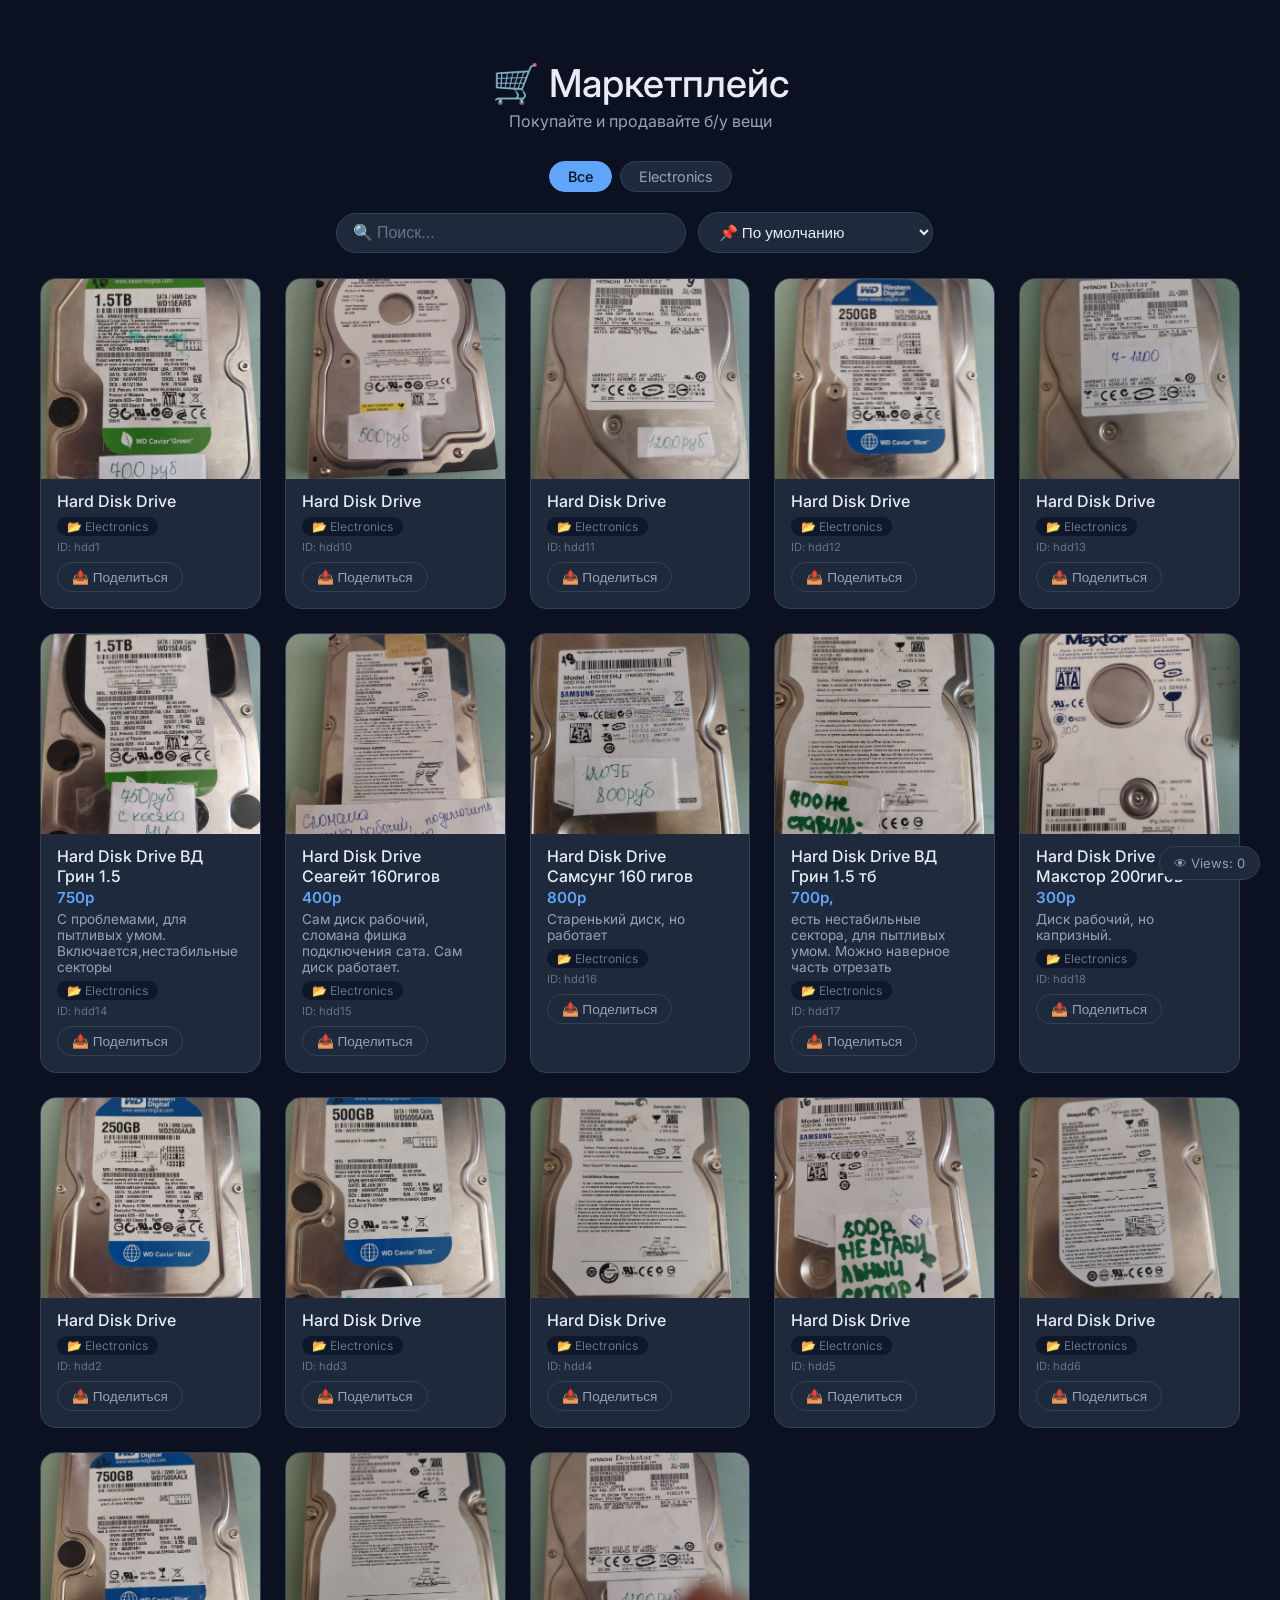
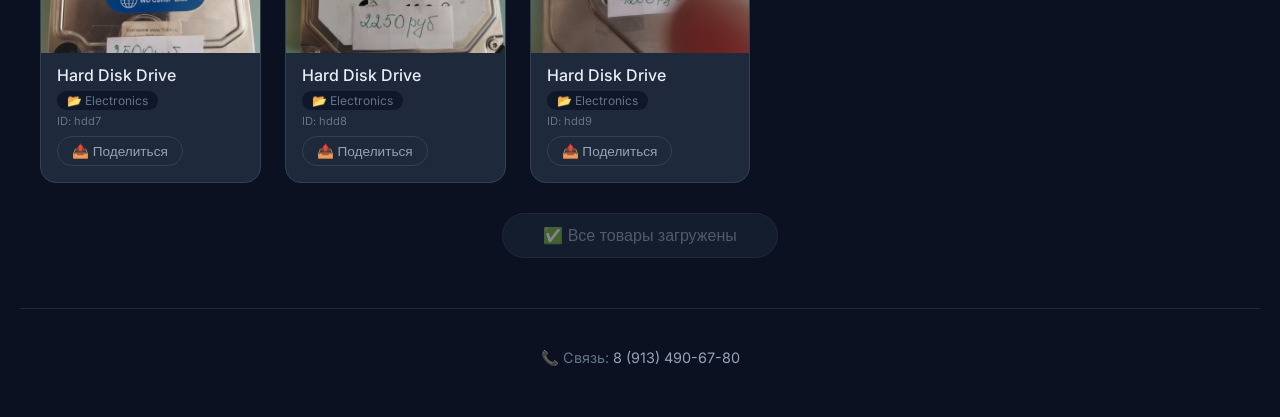
==== commit 15446ba5: "Auto update" ====
--- a/index.html
+++ b/index.html
@@ -18,6 +18,32 @@
         h1 { font-size: 2.4rem; font-weight: 500; }
         header p { color: #94a3b8; font-size: 1rem; margin-top: 4px; }
 
+        .loading-indicator {
+            display: none;
+            text-align: center;
+            padding: 30px 0;
+            color: #94a3b8;
+            font-size: 1.1rem;
+        }
+        .loading-indicator.active {
+            display: block;
+        }
+        .loading-spinner {
+            display: inline-block;
+            width: 30px;
+            height: 30px;
+            border: 3px solid #1e293b;
+            border-top: 3px solid #60a5fa;
+            border-radius: 50%;
+            animation: spin 0.8s linear infinite;
+            margin-right: 10px;
+            vertical-align: middle;
+        }
+        @keyframes spin {
+            0% { transform: rotate(0deg); }
+            100% { transform: rotate(360deg); }
+        }
+
         .controls {
             max-width: 1200px;
             margin: 0 auto 25px;
@@ -142,6 +168,7 @@
             object-fit: cover;
             display: block;
             background: #0f172a;
+            cursor: pointer; /* Добавил указатель для изображения */
         }
         .card-body { padding: 12px 16px 16px; }
         .card-title { font-weight: 500; font-size: 1rem; }
@@ -349,6 +376,11 @@
         <div id="backButtonContainer"></div>
     </div>
 
+    <div class="loading-indicator" id="loadingIndicator">
+        <span class="loading-spinner"></span>
+        <span>Загрузка...</span>
+    </div>
+
     <main id="gallery" class="grid"></main>
 
     <div class="load-more-container">
@@ -366,299 +398,405 @@
     <script async src="https://busuanzi.ibruce.info/busuanzi/2.3/busuanzi.pure.mini.js"></script>
 
     <script>
-        // ============================================
-        // ДАННЫЕ БУДУТ ВСТАВЛЕНЫ СКРИПТОМ
-        // ============================================
-        const data = [{"img":"tovar1/12345.jpg","id":"12345","title":"Адаптер беспроводной D-Link DWA-140","price":"200р","desc":"Адаптер беспроводной D-Link DWA-140 USB2.0 802.11n, до 300Mbit/s","category":"Other"},{"img":"tovar1/3dwall01.jpg","id":"3dwall01","title":"No name","price":"0","desc":"No description","category":"Other"},{"img":"tovar1/3dwall02.jpg","id":"3dwall02","title":"No name","price":"0","desc":"No description","category":"Other"},{"img":"tovar1/3dwall03.jpg","id":"3dwall03","title":"No name","price":"0","desc":"No description","category":"Other"},{"img":"tovar1/3dwall04.jpg","id":"3dwall04","title":"No name","price":"0","desc":"No description","category":"Other"},{"img":"tovar1/3dwall05.jpg","id":"3dwall05","title":"No name","price":"0","desc":"No description","category":"Other"},{"img":"tovar1/3dwall06.jpg","id":"3dwall06","title":"No name","price":"0","desc":"No description","category":"Other"},{"img":"tovar1/3dwall07.JPG","id":"3dwall07","title":"No name","price":"0","desc":"No description","category":"Other"},{"img":"tovar1/3dwall08.JPG","id":"3dwall08","title":"No name","price":"0","desc":"No description","category":"Other"},{"img":"tovar1/3dwall09.JPG","id":"3dwall09","title":"No name","price":"0","desc":"No description","category":"Other"},{"img":"tovar1/3dwall10.JPG","id":"3dwall10","title":"No name","price":"0","desc":"No description","category":"Other"},{"img":"tovar1/3dwall11.JPG","id":"3dwall11","title":"No name","price":"0","desc":"No description","category":"Other"},{"img":"tovar1/3dwall12.JPG","id":"3dwall12","title":"No name","price":"0","desc":"No description","category":"Other"},{"img":"tovar1/3dwall13.JPG","id":"3dwall13","title":"No name","price":"0","desc":"No description","category":"Other"},{"img":"tovar1/3dwall14.JPG","id":"3dwall14","title":"No name","price":"0","desc":"No description","category":"Other"},{"img":"tovar1/3dwall15.JPG","id":"3dwall15","title":"No name","price":"0","desc":"No description","category":"Other"},{"img":"tovar1/3dwall16.JPG","id":"3dwall16","title":"No name","price":"0","desc":"No description","category":"Other"},{"img":"tovar1/3dwall17.JPG","id":"3dwall17","title":"No name","price":"0","desc":"No description","category":"Other"},{"img":"tovar1/3dwall18.jpg","id":"3dwall18","title":"No name","price":"0","desc":"No description","category":"Other"},{"img":"tovar1/3dwall19.jpg","id":"3dwall19","title":"No name","price":"0","desc":"No description","category":"Other"},{"img":"tovar1/3dwall20.jpg","id":"3dwall20","title":"No name","price":"0","desc":"No description","category":"Other"},{"img":"tovar1/3dwall21.jpg","id":"3dwall21","title":"No name","price":"0","desc":"No description","category":"Other"},{"img":"tovar1/3dwall22.jpg","id":"3dwall22","title":"No name","price":"0","desc":"No description","category":"Other"},{"img":"tovar1/3dwall23.jpg","id":"3dwall23","title":"No name","price":"0","desc":"No description","category":"Other"},{"img":"tovar1/3dwall24.jpg","id":"3dwall24","title":"No name","price":"0","desc":"No description","category":"Other"},{"img":"tovar1/3dwall25.jpg","id":"3dwall25","title":"No name","price":"0","desc":"No description","category":"Other"},{"img":"tovar1/3dwall26.jpg","id":"3dwall26","title":"No name","price":"0","desc":"No description","category":"Other"},{"img":"tovar1/3dwall27.jpg","id":"3dwall27","title":"No name","price":"0","desc":"No description","category":"Other"},{"img":"tovar1/3dwall28.jpg","id":"3dwall28","title":"No name","price":"0","desc":"No description","category":"Other"},{"img":"tovar1/3dwall29.jpg","id":"3dwall29","title":"No name","price":"0","desc":"No description","category":"Other"},{"img":"tovar1/3dwall30.jpg","id":"3dwall30","title":"No name","price":"0","desc":"No description","category":"Other"},{"img":"tovar1/3dwall31.jpg","id":"3dwall31","title":"No name","price":"0","desc":"No description","category":"Other"},{"img":"tovar1/3dwall32.jpg","id":"3dwall32","title":"No name","price":"0","desc":"No description","category":"Other"},{"img":"tovar1/3dwall33.jpg","id":"3dwall33","title":"No name","price":"0","desc":"No description","category":"Other"},{"img":"tovar1/3dwall34.jpg","id":"3dwall34","title":"No name","price":"0","desc":"No description","category":"Other"},{"img":"tovar1/3dwall35.jpg","id":"3dwall35","title":"No name","price":"0","desc":"No description","category":"Other"},{"img":"tovar1/3dwall36.jpg","id":"3dwall36","title":"No name","price":"0","desc":"No description","category":"Other"},{"img":"tovar1/3dwall37.jpg","id":"3dwall37","title":"No name","price":"0","desc":"No description","category":"Other"},{"img":"tovar1/3dwall38.jpg","id":"3dwall38","title":"No name","price":"0","desc":"No description","category":"Other"},{"img":"tovar1/3dwall39.jpg","id":"3dwall39","title":"No name","price":"0","desc":"No description","category":"Other"},{"img":"tovar1/3dwall40.jpg","id":"3dwall40","title":"No name","price":"0","desc":"No description","category":"Other"},{"img":"tovar1/3dwall41.jpg","id":"3dwall41","title":"No name","price":"0","desc":"No description","category":"Other"},{"img":"tovar1/3dwall42.jpg","id":"3dwall42","title":"No name","price":"0","desc":"No description","category":"Other"},{"img":"tovar1/3dwall43.jpg","id":"3dwall43","title":"No name","price":"0","desc":"No description","category":"Other"},{"img":"tovar1/3dwall44.jpg","id":"3dwall44","title":"No name","price":"0","desc":"No description","category":"Other"},{"img":"tovar1/3dwall45.jpg","id":"3dwall45","title":"No name","price":"0","desc":"No description","category":"Other"},{"img":"tovar1/3dwall46.jpg","id":"3dwall46","title":"No name","price":"0","desc":"No description","category":"Other"},{"img":"tovar1/3dwall47.jpg","id":"3dwall47","title":"No name","price":"0","desc":"No description","category":"Other"},{"img":"tovar1/3dwall48.jpg","id":"3dwall48","title":"No name","price":"0","desc":"No description","category":"Other"},{"img":"tovar1/3dwall49.jpg","id":"3dwall49","title":"No name","price":"0","desc":"No description","category":"Other"},{"img":"tovar1/3dwall50.jpg","id":"3dwall50","title":"No name","price":"0","desc":"No description","category":"Other"},{"img":"tovar1/3dwall51.jpg","id":"3dwall51","title":"No name","price":"0","desc":"No description","category":"Other"},{"img":"tovar1/3dwall52.jpg","id":"3dwall52","title":"No name","price":"0","desc":"No description","category":"Other"},{"img":"tovar1/3dwall53.jpg","id":"3dwall53","title":"No name","price":"0","desc":"No description","category":"Other"},{"img":"tovar1/3dwall54.jpg","id":"3dwall54","title":"No name","price":"0","desc":"No description","category":"Other"},{"img":"tovar1/3dwall55.JPG","id":"3dwall55","title":"No name","price":"0","desc":"No description","category":"Other"},{"img":"tovar1/3dwall56.jpg","id":"3dwall56","title":"No name","price":"0","desc":"No description","category":"Other"},{"img":"tovar1/3dwall57.jpg","id":"3dwall57","title":"No name","price":"0","desc":"No description","category":"Other"},{"img":"tovar1/3dwall58.jpg","id":"3dwall58","title":"No name","price":"0","desc":"No description","category":"Other"},{"img":"tovar1/3dwall59.jpg","id":"3dwall59","title":"No name","price":"0","desc":"No description","category":"Other"},{"img":"tovar1/3dwall60.jpg","id":"3dwall60","title":"No name","price":"0","desc":"No description","category":"Other"},{"img":"tovar1/3dwall62.jpg","id":"3dwall62","title":"No name","price":"0","desc":"No description","category":"Other"},{"img":"tovar1/3dwall64.jpg","id":"3dwall64","title":"No name","price":"0","desc":"No description","category":"Other"},{"img":"tovar1/3dwall65.jpg","id":"3dwall65","title":"No name","price":"0","desc":"No description","category":"Other"},{"img":"tovar1/3dwall66.jpg","id":"3dwall66","title":"No name","price":"0","desc":"No description","category":"Other"},{"img":"tovar1/7640.jpg","id":"7640","title":"No name","price":"100р","desc":"No description","category":"Электроника"},{"img":"tovar1/image (1).jpg","id":"image (1)","title":"No name","price":"0","desc":"No description","category":"Other"},{"img":"tovar1/image123.JPG","id":"image123","title":"No name","price":"0","desc":"No description","category":"Other"},{"img":"tovar1/smailiki-zheltye-shary-ulybki.jpg","id":"smailiki-zheltye-shary-ulybki","title":"No name","price":"0","desc":"No description","category":"Other"}];
-
-        // ============================================
-        // ЭЛЕМЕНТЫ
-        // ============================================
+    // ============================================
+    // ДАННЫЕ - ВАШ СКРИПТ ЗАМЕНИТ ЭТУ СТРОКУ
+    // ============================================
+    const data = [{"img":"tovar1/hdd1.jpg","id":"hdd1","title":"Hard Disk Drive","price":"","desc":"","category":"Electronics"},{"img":"tovar1/hdd10.jpg","id":"hdd10","title":"Hard Disk Drive","price":"","desc":"","category":"Electronics"},{"img":"tovar1/hdd11.jpg","id":"hdd11","title":"Hard Disk Drive","price":"","desc":"","category":"Electronics"},{"img":"tovar1/hdd12.jpg","id":"hdd12","title":"Hard Disk Drive","price":"","desc":"","category":"Electronics"},{"img":"tovar1/hdd13.jpg","id":"hdd13","title":"Hard Disk Drive","price":"","desc":"","category":"Electronics"},{"img":"tovar1/hdd14.jpg","id":"hdd14","title":"Hard Disk Drive ВД Грин 1.5","price":"750р","desc":"С проблемами, для пытливых умом. Включается,нестабильные секторы","category":"Electronics"},{"img":"tovar1/hdd15.jpg","id":"hdd15","title":"Hard Disk Drive Сеагейт 160гигов","price":"400р","desc":"Сам диск рабочий, сломана фишка подключения сата. Сам диск работает.","category":"Electronics"},{"img":"tovar1/hdd16.jpg","id":"hdd16","title":"Hard Disk Drive Самсунг 160 гигов","price":"800р","desc":"Старенький диск, но работает","category":"Electronics"},{"img":"tovar1/hdd17.jpg","id":"hdd17","title":"Hard Disk Drive ВД Грин 1.5 тб","price":"700р,","desc":"есть нестабильные сектора, для пытливых умом. Можно наверное часть отрезать","category":"Electronics"},{"img":"tovar1/hdd18.jpg","id":"hdd18","title":"Hard Disk Drive Макстор 200гигов","price":"300р","desc":"Диск рабочий, но капризный.","category":"Electronics"},{"img":"tovar1/hdd2.jpg","id":"hdd2","title":"Hard Disk Drive","price":"","desc":"","category":"Electronics"},{"img":"tovar1/hdd3.jpg","id":"hdd3","title":"Hard Disk Drive","price":"","desc":"","category":"Electronics"},{"img":"tovar1/hdd4.jpg","id":"hdd4","title":"Hard Disk Drive","price":"","desc":"","category":"Electronics"},{"img":"tovar1/hdd5.jpg","id":"hdd5","title":"Hard Disk Drive","price":"","desc":"","category":"Electronics"},{"img":"tovar1/hdd6.jpg","id":"hdd6","title":"Hard Disk Drive","price":"","desc":"","category":"Electronics"},{"img":"tovar1/hdd7.jpg","id":"hdd7","title":"Hard Disk Drive","price":"","desc":"","category":"Electronics"},{"img":"tovar1/hdd8.jpg","id":"hdd8","title":"Hard Disk Drive","price":"","desc":"","category":"Electronics"},{"img":"tovar1/hdd9.jpg","id":"hdd9","title":"Hard Disk Drive","price":"","desc":"","category":"Electronics"}];
+
+    // ============================================
+    // УТИЛИТЫ
+    // ============================================
+    function escapeHTML(str) {
+        if (!str) return '';
+        const div = document.createElement('div');
+        div.textContent = str;
+        return div.innerHTML;
+    }
+
+    const VIEWS_KEY = 'product_views';
+    
+    function getViews() {
+        try {
+            const stored = localStorage.getItem(VIEWS_KEY);
+            return stored ? JSON.parse(stored) : {};
+        } catch {
+            return {};
+        }
+    }
+
+    function saveViews(views) {
+        localStorage.setItem(VIEWS_KEY, JSON.stringify(views));
+    }
+
+    function incrementView(productId) {
+        if (!productId) return;
+        const views = getViews();
+        views[productId] = (views[productId] || 0) + 1;
+        saveViews(views);
+    }
+
+    // ============================================
+    // СОСТОЯНИЕ
+    // ============================================
+    const state = {
+        category: 'Все',
+        search: '',
+        sort: 'default',
+        page: 0,
+        itemsPerPage: 20,
+        selectedId: null,
+        allItems: [],
+        totalPages: 0
+    };
+
+    // ============================================
+    // ЧИСТЫЕ ФУНКЦИИ
+    // ============================================
+    function getCategories(items) {
+        const cats = new Set(items.map(item => item.category || 'Без категории'));
+        return ['Все', ...Array.from(cats).sort()];
+    }
+
+    function filterItems(items, category, search) {
+        let filtered = [...items];
+        
+        if (category && category !== 'Все') {
+            filtered = filtered.filter(item => 
+                (item.category || 'Без категории') === category
+            );
+        }
+        
+        if (search && search.trim()) {
+            const query = search.toLowerCase().trim();
+            filtered = filtered.filter(item =>
+                item.title.toLowerCase().includes(query) ||
+                (item.desc && item.desc.toLowerCase().includes(query)) ||
+                item.id.toLowerCase().includes(query)
+            );
+        }
+        
+        return filtered;
+    }
+
+    function sortItems(items, sortType) {
+        const sorted = [...items];
+        switch(sortType) {
+            case 'price-asc':
+                return sorted.sort((a, b) => parseFloat(a.price) - parseFloat(b.price));
+            case 'price-desc':
+                return sorted.sort((a, b) => parseFloat(b.price) - parseFloat(a.price));
+            case 'title-asc':
+                return sorted.sort((a, b) => a.title.localeCompare(b.title));
+            case 'title-desc':
+                return sorted.sort((a, b) => b.title.localeCompare(a.title));
+            default:
+                return sorted;
+        }
+    }
+
+    function getPagedItems(items, page, itemsPerPage) {
+        const start = page * itemsPerPage;
+        const end = start + itemsPerPage;
+        return items.slice(start, end);
+    }
+
+    // ============================================
+    // РЕНДЕР
+    // ============================================
+    function createCardHtml(item, views) {
+        return `
+            <div class="card">
+                <img src="${escapeHTML(item.img)}" alt="${escapeHTML(item.title)}" loading="lazy" onclick="event.stopPropagation(); openImage('${escapeHTML(item.img)}')" />
+                <div class="card-body" onclick="openItem('${escapeHTML(item.id)}')">
+                    <div class="card-title">${escapeHTML(item.title)}</div>
+                    ${item.price ? `<div class="card-price">${escapeHTML(item.price)}</div>` : ''}
+                    ${item.desc ? `<div class="card-desc">${escapeHTML(item.desc)}</div>` : ''}
+                    ${item.category ? `<div class="card-category">📂 ${escapeHTML(item.category)}</div>` : ''}
+                    ${views[item.id] ? `<div class="card-views">👁️ ${views[item.id]} просмотров</div>` : ''}
+                    ${item.id ? `<div class="card-id">ID: ${escapeHTML(item.id)}</div>` : ''}
+                    <button class="share-btn" onclick="event.stopPropagation(); shareItem('${escapeHTML(item.title)}', '${escapeHTML(item.img)}', '${escapeHTML(item.id)}')">
+                        📤 Поделиться
+                    </button>
+                </div>
+            </div>
+        `;
+    }
+
+    function renderItems(items) {
         const gallery = document.getElementById('gallery');
-        const searchInput = document.getElementById('searchInput');
-        const sortSelect = document.getElementById('sortSelect');
-        const backContainer = document.getElementById('backButtonContainer');
-        const categoryTags = document.getElementById('categoryTags');
+        
+        if (!items || items.length === 0) {
+            gallery.innerHTML = `<div class="no-results">😕 Товаров не найдено</div>`;
+            return;
+        }
+
+        const views = getViews();
+        let html = '';
+        for (const item of items) {
+            html += createCardHtml(item, views);
+        }
+        gallery.innerHTML = html;
+    }
+
+    // ============================================
+    // УПРАВЛЕНИЕ
+    // ============================================
+    function updateURL(id) {
+        const baseUrl = window.location.pathname;
+        const newUrl = id ? `${baseUrl}?id=${id}` : baseUrl;
+        window.history.pushState({}, '', newUrl);
+    }
+
+    function getItemIdFromURL() {
+        const params = new URLSearchParams(window.location.search);
+        return params.get('id');
+    }
+
+    function renderCategories() {
+        if (!data || data.length === 0) return;
+        const categories = getCategories(data);
+        const container = document.getElementById('categoryTags');
+        container.innerHTML = categories.map(cat => `
+            <span class="category-tag ${cat === state.category ? 'active' : ''}" 
+                  onclick="setCategory('${cat.replace(/'/g, "\\'")}')">
+                ${cat}
+            </span>
+        `).join('');
+    }
+
+    function setCategory(category) {
+        state.category = category;
+        state.page = 0;
+        state.selectedId = null;
+        updateURL(null);
+        render();
+    }
+
+    function updateLoadMoreButton() {
         const loadMoreBtn = document.getElementById('loadMoreBtn');
-
-        let currentCategory = 'Все';
-        let currentSearch = '';
-
-        // ============================================
-        // ПАГИНАЦИЯ — ПРОСТАЯ И НАДЕЖНАЯ
-        // ============================================
-        const ITEMS_PER_PAGE = 20;
-        let allItems = [];          // Все товары после фильтрации
-        let currentPage = 0;        // Текущая страница (0, 1, 2...)
-        let totalPages = 0;         // Всего страниц
-
-        // ============================================
-        // СЧЕТЧИК ПРОСМОТРОВ
-        // ============================================
-        const VIEWS_KEY = 'product_views';
-
-        function getViews() {
+        
+        if (state.selectedId || state.allItems.length === 0) {
+            loadMoreBtn.classList.add('hidden');
+            return;
+        }
+        
+        const loadedCount = (state.page + 1) * state.itemsPerPage;
+        if (loadedCount >= state.allItems.length) {
+            loadMoreBtn.disabled = true;
+            loadMoreBtn.classList.remove('hidden');
+            loadMoreBtn.textContent = '✅ Все товары загружены';
+        } else {
+            loadMoreBtn.disabled = false;
+            loadMoreBtn.classList.remove('hidden');
+            const remaining = state.allItems.length - loadedCount;
+            loadMoreBtn.textContent = `📦 Загрузить еще (${remaining} осталось)`;
+        }
+    }
+
+    function render() {
+        const loadingIndicator = document.getElementById('loadingIndicator');
+        loadingIndicator.classList.add('active');
+        
+        setTimeout(() => {
             try {
-                const data = localStorage.getItem(VIEWS_KEY);
-                return data ? JSON.parse(data) : {};
-            } catch {
-                return {};
-            }
-        }
-
-        function saveViews(views) {
-            localStorage.setItem(VIEWS_KEY, JSON.stringify(views));
-        }
-
-        function incrementView(productId) {
-            if (!productId) return;
-            const views = getViews();
-            views[productId] = (views[productId] || 0) + 1;
-            saveViews(views);
-        }
-
-        // ============================================
-        // КАТЕГОРИИ
-        // ============================================
-        function getCategories() {
-            const cats = new Set(data.map(item => item.category || 'Без категории'));
-            return ['Все', ...Array.from(cats).sort()];
-        }
-
-        function renderCategories() {
-            const categories = getCategories();
-            categoryTags.innerHTML = categories.map(cat => `
-                <span class="category-tag ${cat === currentCategory ? 'active' : ''}" 
-                      onclick="filterByCategory('${cat.replace(/'/g, "\\'")}')">
-                    ${cat}
-                </span>
-            `).join('');
-        }
-
-        function filterByCategory(category) {
-            currentCategory = category;
-            currentPage = 0; // Сброс
-            render();
-        }
-
-        // ============================================
-        // URL
-        // ============================================
-        function getItemIdFromURL() {
-            const params = new URLSearchParams(window.location.search);
-            return params.get('id');
-        }
-
-        function updateURL(id) {
-            const baseUrl = window.location.pathname;
-            const newUrl = id ? `${baseUrl}?id=${id}` : baseUrl;
-            window.history.pushState({}, '', newUrl);
-        }
-
-        // ============================================
-        // СОРТИРОВКА
-        // ============================================
-        function sortItems(items, sortType) {
-            const sorted = [...items];
-            switch(sortType) {
-                case 'price-asc':
-                    return sorted.sort((a, b) => parseFloat(a.price) - parseFloat(b.price));
-                case 'price-desc':
-                    return sorted.sort((a, b) => parseFloat(b.price) - parseFloat(a.price));
-                case 'title-asc':
-                    return sorted.sort((a, b) => a.title.localeCompare(b.title));
-                case 'title-desc':
-                    return sorted.sort((a, b) => b.title.localeCompare(a.title));
-                default:
-                    return sorted;
-            }
-        }
-
-        // ============================================
-        // СОЗДАНИЕ КАРТОЧКИ
-        // ============================================
-        function createCardHtml(item, views) {
-            return `
-                <div class="card" onclick="openItem('${item.id}')">
-                    <img src="${item.img}" alt="${item.title}" loading="lazy" />
-                    <div class="card-body">
-                        <div class="card-title">${item.title}</div>
-                        ${item.price ? `<div class="card-price">${item.price}</div>` : ''}
-                        ${item.desc ? `<div class="card-desc">${item.desc}</div>` : ''}
-                        ${item.category ? `<div class="card-category">📂 ${item.category}</div>` : ''}
-                        ${views[item.id] ? `<div class="card-views">👁️ ${views[item.id]} просмотров</div>` : ''}
-                        ${item.id ? `<div class="card-id">ID: ${item.id}</div>` : ''}
-                        <button class="share-btn" onclick="event.stopPropagation(); shareItem('${item.title}', '${item.img}', '${item.id}')">
-                            📤 Поделиться
-                        </button>
-                    </div>
-                </div>
-            `;
-        }
-
-        // ============================================
-        // ОСНОВНОЙ РЕНДЕР — ПРОСТОЙ И ПОНЯТНЫЙ
-        // ============================================
-        function render() {
-            const id = getItemIdFromURL();
-            if (id) {
-                const item = data.find(i => i.id === id);
-                if (!item) {
-                    gallery.innerHTML = `<div class="no-results">😕 Товар не найден</div>`;
-                    loadMoreBtn.classList.add('hidden');
-                    backContainer.innerHTML = `<button class="back-btn" onclick="goBack()">⬅ Назад ко всем</button>`;
+                // Проверяем данные
+                if (!data || data.length === 0) {
+                    document.getElementById('gallery').innerHTML = 
+                        '<div class="no-results">⚠️ Нет данных. Запустите скрипт генерации.</div>';
+                    document.getElementById('loadMoreBtn').classList.add('hidden');
+                    loadingIndicator.classList.remove('active');
                     return;
                 }
-                const views = getViews();
-                gallery.innerHTML = createCardHtml(item, views);
-                loadMoreBtn.classList.add('hidden');
-                backContainer.innerHTML = `<button class="back-btn" onclick="goBack()">⬅ Назад ко всем</button>`;
-                return;
+
+                const id = getItemIdFromURL();
+                if (id) {
+                    state.selectedId = id;
+                    renderSingleItem(id);
+                } else {
+                    state.selectedId = null;
+                    renderList();
+                }
+            } catch (error) {
+                console.error('Render error:', error);
+                document.getElementById('gallery').innerHTML = 
+                    '<div class="no-results">❌ Ошибка загрузки данных</div>';
+            } finally {
+                loadingIndicator.classList.remove('active');
             }
-
-            backContainer.innerHTML = '';
-            let filtered = data;
-
-            if (currentCategory !== 'Все')
-                filtered = filtered.filter(item => (item.category || 'Без категории') === currentCategory);
-
-            if (currentSearch) {
-                const search = currentSearch.toLowerCase();
-                filtered = filtered.filter(item =>
-                    item.title.toLowerCase().includes(search) ||
-                    item.desc.toLowerCase().includes(search) ||
-                    item.id.toLowerCase().includes(search)
-                );
-            }
-
-            filtered = sortItems(filtered, sortSelect.value);
-            allItems = filtered;
-            totalPages = Math.ceil(allItems.length / ITEMS_PER_PAGE);
-
-            const views = getViews();
-            gallery.innerHTML = "";
-
-            const end = Math.min((currentPage + 1) * ITEMS_PER_PAGE, allItems.length);
-
-            for (let i = 0; i < end; i++) {
-                gallery.insertAdjacentHTML("beforeend", createCardHtml(allItems[i], views));
-            }
-
-            updateLoadMoreButton();
-        }
-
-        // ============================================
-        // КНОПКА "ЗАГРУЗИТЬ ЕЩЕ"
-        // ============================================
-        function updateLoadMoreButton() {
-            if (getItemIdFromURL() || allItems.length===0){loadMoreBtn.classList.add('hidden');return;}
-            if((currentPage+1)*ITEMS_PER_PAGE>=allItems.length){
-                loadMoreBtn.disabled=true;loadMoreBtn.classList.remove('hidden');loadMoreBtn.textContent='✅ Все товары загружены';
-            }else{
-                loadMoreBtn.disabled=false;loadMoreBtn.classList.remove('hidden');
-                const remaining=allItems.length-(currentPage+1)*ITEMS_PER_PAGE;
-                loadMoreBtn.textContent=`📦 Загрузить еще (${remaining} осталось)`;
-            }
-        }
-
-        function loadMore() {
-            if(currentPage+1>=totalPages)return;
-            currentPage++;
-            const views=getViews();
-            const start=currentPage*ITEMS_PER_PAGE;
-            const end=Math.min(start+ITEMS_PER_PAGE,allItems.length);
-            for(let i=start;i<end;i++){
-                gallery.insertAdjacentHTML('beforeend',createCardHtml(allItems[i],views));
-            }
-            updateLoadMoreButton();
-        }
-
-        // ============================================
-        // ОБРАБОТЧИКИ
-        // ============================================
-        function openItem(id) {
-            incrementView(id);
-            updateURL(id);
-            render();
-        }
-
-        function goBack() {
-            updateURL(null);
-            currentPage = 0;
-            render();
-        }
-
-        // Кнопка "Загрузить еще"
-        if (loadMoreBtn) {
-            loadMoreBtn.addEventListener('click', loadMore);
-        }
-
-        // Поиск
-        searchInput.addEventListener('input', (e) => {
-            currentSearch = e.target.value;
-            currentPage = 0;
-            if (getItemIdFromURL()) {
-                updateURL(null);
-            }
-            render();
-        });
-
-        // Сортировка
-        sortSelect.addEventListener('change', () => {
-            currentPage = 0;
-            render();
-        });
-
-        // Кнопка "Назад" в браузере
-        window.addEventListener('popstate', () => {
-            currentPage = 0;
-            render();
-        });
-
-        // ============================================
-        // ПОДЕЛИТЬСЯ
-        // ============================================
-        function shareItem(title, img, id) {
-            const baseUrl = window.location.href.split('?')[0];
-            const itemUrl = `${baseUrl}?id=${id}`;
-            const text = `📦 ${title} - ${itemUrl}`;
-
-            if (navigator.share) {
-                navigator.share({ title, text, url: itemUrl });
-            } else {
-                navigator.clipboard?.writeText(`${title} - ${itemUrl}`).then(() => {
-                    alert('Ссылка скопирована!');
-                }).catch(() => {
-                    prompt('Скопируйте ссылку:', `${title} - ${itemUrl}`);
-                });
-            }
-        }
-
-        // ============================================
-        // МОДАЛЬНОЕ ОКНО
-        // ============================================
-        function openImage(src) {
-            document.getElementById('modalImg').src = src;
-            document.getElementById('modal').style.display = 'flex';
-        }
-
-        // ============================================
-        // КНОПКА "НАВЕРХ"
-        // ============================================
-        const topBtn = document.getElementById('topBtn');
-        window.addEventListener('scroll', () => {
-            topBtn.classList.toggle('visible', window.scrollY > 300);
-        });
-        topBtn.addEventListener('click', () => {
-            window.scrollTo({ top: 0, behavior: 'smooth' });
-        });
-
-        // ============================================
-        // ИНИЦИАЛИЗАЦИЯ
-        // ============================================
+        }, 100);
+    }
+
+    function renderSingleItem(id) {
+        const item = data.find(i => i.id === id);
+        const gallery = document.getElementById('gallery');
+        const backContainer = document.getElementById('backButtonContainer');
+        const loadMoreBtn = document.getElementById('loadMoreBtn');
+        
+        if (!item) {
+            gallery.innerHTML = `<div class="no-results">😕 Товар не найден</div>`;
+            backContainer.innerHTML = `<button class="back-btn" onclick="goBack()">⬅ Назад ко всем</button>`;
+            loadMoreBtn.classList.add('hidden');
+            return;
+        }
+        
+        renderItems([item]);
+        backContainer.innerHTML = `<button class="back-btn" onclick="goBack()">⬅ Назад ко всем</button>`;
+        loadMoreBtn.classList.add('hidden');
+    }
+
+    function renderList() {
+        const backContainer = document.getElementById('backButtonContainer');
+        backContainer.innerHTML = '';
+        
+        let filtered = filterItems(data, state.category, state.search);
+        filtered = sortItems(filtered, state.sort);
+        
+        state.allItems = filtered;
+        state.totalPages = Math.ceil(filtered.length / state.itemsPerPage);
+        
+        const pagedItems = getPagedItems(filtered, state.page, state.itemsPerPage);
+        renderItems(pagedItems);
+        updateLoadMoreButton();
+    }
+
+    // ============================================
+    // НАВИГАЦИЯ
+    // ============================================
+    function openItem(id) {
+        incrementView(id);
+        updateURL(id);
+        state.selectedId = id;
+        render();
+    }
+
+    function goBack() {
+        updateURL(null);
+        state.selectedId = null;
+        state.page = 0;
+        render();
+    }
+
+    function loadMore() {
+        if (state.page + 1 >= state.totalPages) return;
+        state.page++;
+        
+        const pagedItems = getPagedItems(state.allItems, state.page, state.itemsPerPage);
+        const views = getViews();
+        
+        const gallery = document.getElementById('gallery');
+        for (const item of pagedItems) {
+            gallery.insertAdjacentHTML('beforeend', createCardHtml(item, views));
+        }
+        
+        updateLoadMoreButton();
+    }
+
+    // ============================================
+    // ПОДЕЛИТЬСЯ
+    // ============================================
+    function shareItem(title, img, id) {
+        const baseUrl = window.location.href.split('?')[0];
+        const itemUrl = `${baseUrl}?id=${id}`;
+        const text = `📦 ${title} - ${itemUrl}`;
+
+        if (navigator.share) {
+            navigator.share({ title, text, url: itemUrl });
+        } else {
+            navigator.clipboard?.writeText(`${title} - ${itemUrl}`).then(() => {
+                alert('Ссылка скопирована!');
+            }).catch(() => {
+                prompt('Скопируйте ссылку:', `${title} - ${itemUrl}`);
+            });
+        }
+    }
+
+    // ============================================
+    // МОДАЛЬНОЕ ОКНО - УВЕЛИЧЕНИЕ КАРТИНКИ
+    // ============================================
+    function openImage(src) {
+        const modal = document.getElementById('modal');
+        const modalImg = document.getElementById('modalImg');
+        modalImg.src = src;
+        modal.style.display = 'flex';
+    }
+
+    // Закрытие модалки по клику на фон
+    document.getElementById('modal').addEventListener('click', function(e) {
+        if (e.target === this) {
+            this.style.display = 'none';
+        }
+    });
+
+    // Закрытие по ESC
+    document.addEventListener('keydown', function(e) {
+        if (e.key === 'Escape') {
+            document.getElementById('modal').style.display = 'none';
+        }
+    });
+
+    // ============================================
+    // КНОПКА "НАВЕРХ"
+    // ============================================
+    const topBtn = document.getElementById('topBtn');
+    window.addEventListener('scroll', () => {
+        topBtn.classList.toggle('visible', window.scrollY > 300);
+    });
+    topBtn.addEventListener('click', () => {
+        window.scrollTo({ top: 0, behavior: 'smooth' });
+    });
+
+    // ============================================
+    // ОБРАБОТЧИКИ СОБЫТИЙ
+    // ============================================
+    document.getElementById('searchInput').addEventListener('input', (e) => {
+        state.search = e.target.value;
+        state.page = 0;
+        state.selectedId = null;
+        updateURL(null);
+        render();
+    });
+
+    document.getElementById('sortSelect').addEventListener('change', (e) => {
+        state.sort = e.target.value;
+        state.page = 0;
+        render();
+    });
+
+    document.getElementById('loadMoreBtn').addEventListener('click', loadMore);
+
+    window.addEventListener('popstate', () => {
+        state.page = 0;
+        render();
+    });
+
+    // ============================================
+    // ИНИЦИАЛИЗАЦИЯ
+    // ============================================
+    (function init() {
+        // Восстанавливаем состояние из URL
+        const id = getItemIdFromURL();
+        if (id) {
+            state.selectedId = id;
+        }
+        
+        const params = new URLSearchParams(window.location.search);
+        const searchParam = params.get('search');
+        if (searchParam) {
+            state.search = searchParam;
+            document.getElementById('searchInput').value = searchParam;
+        }
+        
+        const categoryParam = params.get('category');
+        if (categoryParam) {
+            state.category = categoryParam;
+        }
+        
         renderCategories();
         render();
+    })();
     </script>
 
 </body>
-</html>+</html>
+
+
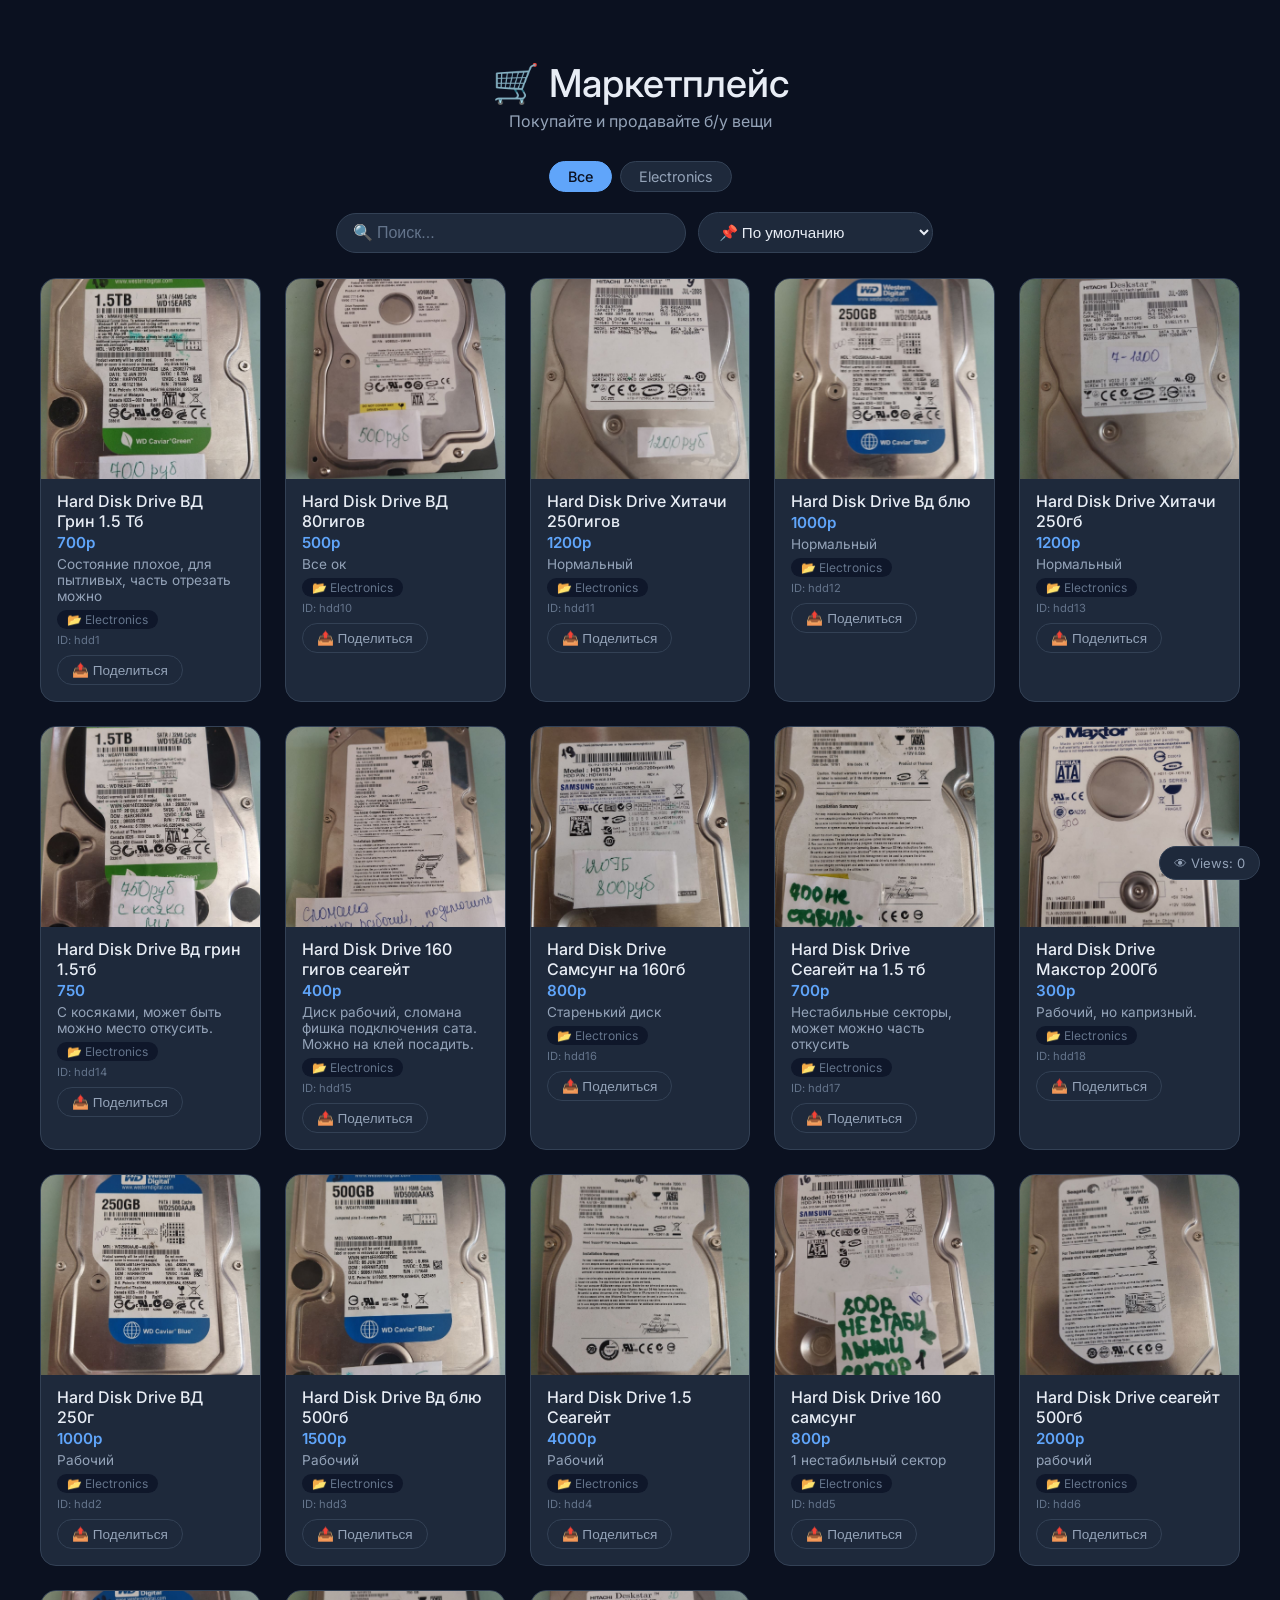
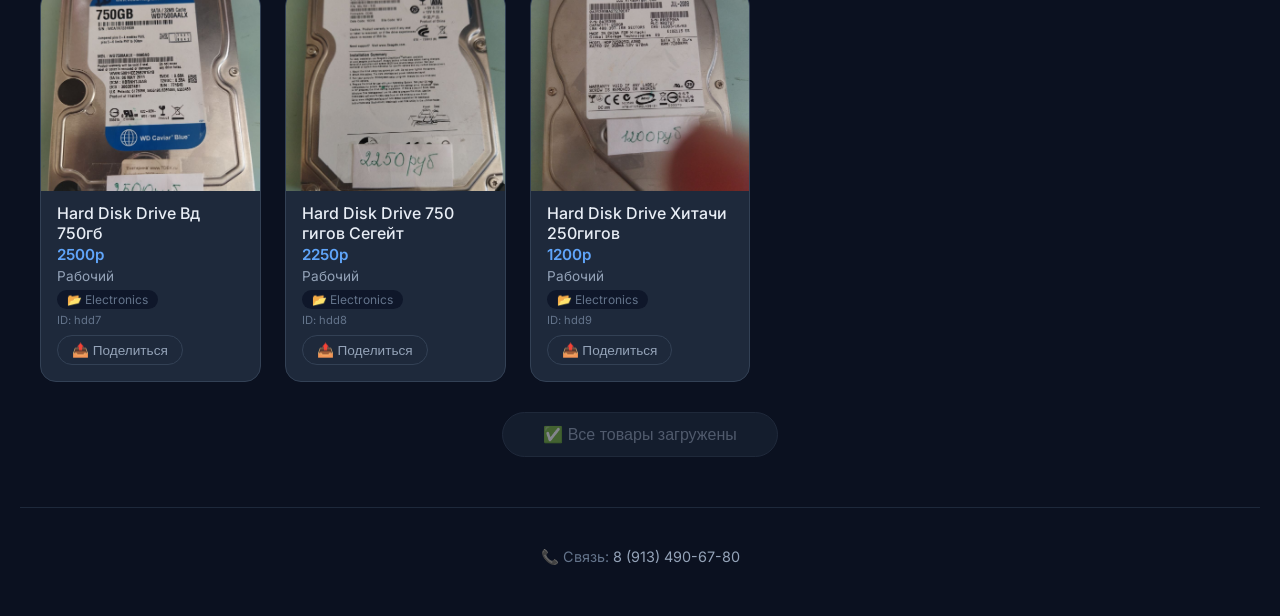
==== commit f9375400: "Auto update" ====
--- a/index.html
+++ b/index.html
@@ -401,7 +401,7 @@
     // ============================================
     // ДАННЫЕ - ВАШ СКРИПТ ЗАМЕНИТ ЭТУ СТРОКУ
     // ============================================
-    const data = [{"img":"tovar1/hdd1.jpg","id":"hdd1","title":"Hard Disk Drive","price":"","desc":"","category":"Electronics"},{"img":"tovar1/hdd10.jpg","id":"hdd10","title":"Hard Disk Drive","price":"","desc":"","category":"Electronics"},{"img":"tovar1/hdd11.jpg","id":"hdd11","title":"Hard Disk Drive","price":"","desc":"","category":"Electronics"},{"img":"tovar1/hdd12.jpg","id":"hdd12","title":"Hard Disk Drive","price":"","desc":"","category":"Electronics"},{"img":"tovar1/hdd13.jpg","id":"hdd13","title":"Hard Disk Drive","price":"","desc":"","category":"Electronics"},{"img":"tovar1/hdd14.jpg","id":"hdd14","title":"Hard Disk Drive ВД Грин 1.5","price":"750р","desc":"С проблемами, для пытливых умом. Включается,нестабильные секторы","category":"Electronics"},{"img":"tovar1/hdd15.jpg","id":"hdd15","title":"Hard Disk Drive Сеагейт 160гигов","price":"400р","desc":"Сам диск рабочий, сломана фишка подключения сата. Сам диск работает.","category":"Electronics"},{"img":"tovar1/hdd16.jpg","id":"hdd16","title":"Hard Disk Drive Самсунг 160 гигов","price":"800р","desc":"Старенький диск, но работает","category":"Electronics"},{"img":"tovar1/hdd17.jpg","id":"hdd17","title":"Hard Disk Drive ВД Грин 1.5 тб","price":"700р,","desc":"есть нестабильные сектора, для пытливых умом. Можно наверное часть отрезать","category":"Electronics"},{"img":"tovar1/hdd18.jpg","id":"hdd18","title":"Hard Disk Drive Макстор 200гигов","price":"300р","desc":"Диск рабочий, но капризный.","category":"Electronics"},{"img":"tovar1/hdd2.jpg","id":"hdd2","title":"Hard Disk Drive","price":"","desc":"","category":"Electronics"},{"img":"tovar1/hdd3.jpg","id":"hdd3","title":"Hard Disk Drive","price":"","desc":"","category":"Electronics"},{"img":"tovar1/hdd4.jpg","id":"hdd4","title":"Hard Disk Drive","price":"","desc":"","category":"Electronics"},{"img":"tovar1/hdd5.jpg","id":"hdd5","title":"Hard Disk Drive","price":"","desc":"","category":"Electronics"},{"img":"tovar1/hdd6.jpg","id":"hdd6","title":"Hard Disk Drive","price":"","desc":"","category":"Electronics"},{"img":"tovar1/hdd7.jpg","id":"hdd7","title":"Hard Disk Drive","price":"","desc":"","category":"Electronics"},{"img":"tovar1/hdd8.jpg","id":"hdd8","title":"Hard Disk Drive","price":"","desc":"","category":"Electronics"},{"img":"tovar1/hdd9.jpg","id":"hdd9","title":"Hard Disk Drive","price":"","desc":"","category":"Electronics"}];
+    const data = [{"img":"tovar1/hdd1.jpg","id":"hdd1","title":"Hard Disk Drive ВД Грин 1.5 Тб","price":"700р","desc":"Состояние плохое, для пытливых, часть отрезать можно","category":"Electronics"},{"img":"tovar1/hdd10.jpg","id":"hdd10","title":"Hard Disk Drive ВД 80гигов","price":"500р","desc":"Все ок","category":"Electronics"},{"img":"tovar1/hdd11.jpg","id":"hdd11","title":"Hard Disk Drive Хитачи 250гигов","price":"1200р","desc":"Нормальный","category":"Electronics"},{"img":"tovar1/hdd12.jpg","id":"hdd12","title":"Hard Disk Drive Вд блю","price":"1000р","desc":"Нормальный","category":"Electronics"},{"img":"tovar1/hdd13.jpg","id":"hdd13","title":"Hard Disk Drive Хитачи 250гб","price":"1200р","desc":"Нормальный","category":"Electronics"},{"img":"tovar1/hdd14.jpg","id":"hdd14","title":"Hard Disk Drive Вд грин 1.5тб","price":"750","desc":"С косяками, может быть можно место откусить.","category":"Electronics"},{"img":"tovar1/hdd15.jpg","id":"hdd15","title":"Hard Disk Drive 160 гигов сеагейт","price":"400р","desc":"Диск рабочий, сломана фишка подключения сата. Можно на клей посадить.","category":"Electronics"},{"img":"tovar1/hdd16.jpg","id":"hdd16","title":"Hard Disk Drive Самсунг на 160гб","price":"800р","desc":"Старенький диск","category":"Electronics"},{"img":"tovar1/hdd17.jpg","id":"hdd17","title":"Hard Disk Drive Сеагейт на 1.5 тб","price":"700р","desc":"Нестабильные секторы, может можно часть откусить","category":"Electronics"},{"img":"tovar1/hdd18.jpg","id":"hdd18","title":"Hard Disk Drive Макстор 200Гб","price":"300р","desc":"Рабочий, но капризный.","category":"Electronics"},{"img":"tovar1/hdd2.jpg","id":"hdd2","title":"Hard Disk Drive ВД 250г","price":"1000р","desc":"Рабочий","category":"Electronics"},{"img":"tovar1/hdd3.jpg","id":"hdd3","title":"Hard Disk Drive Вд блю 500гб","price":"1500р","desc":"Рабочий","category":"Electronics"},{"img":"tovar1/hdd4.jpg","id":"hdd4","title":"Hard Disk Drive 1.5 Сеагейт","price":"4000р","desc":"Рабочий","category":"Electronics"},{"img":"tovar1/hdd5.jpg","id":"hdd5","title":"Hard Disk Drive 160 самсунг","price":"800р","desc":"1 нестабильный сектор","category":"Electronics"},{"img":"tovar1/hdd6.jpg","id":"hdd6","title":"Hard Disk Drive сеагейт 500гб","price":"2000р","desc":"рабочий","category":"Electronics"},{"img":"tovar1/hdd7.jpg","id":"hdd7","title":"Hard Disk Drive Вд 750гб","price":"2500р","desc":"Рабочий","category":"Electronics"},{"img":"tovar1/hdd8.jpg","id":"hdd8","title":"Hard Disk Drive 750 гигов Сегейт","price":"2250р","desc":"Рабочий","category":"Electronics"},{"img":"tovar1/hdd9.jpg","id":"hdd9","title":"Hard Disk Drive Хитачи 250гигов","price":"1200р","desc":"Рабочий","category":"Electronics"}];
 
     // ============================================
     // УТИЛИТЫ
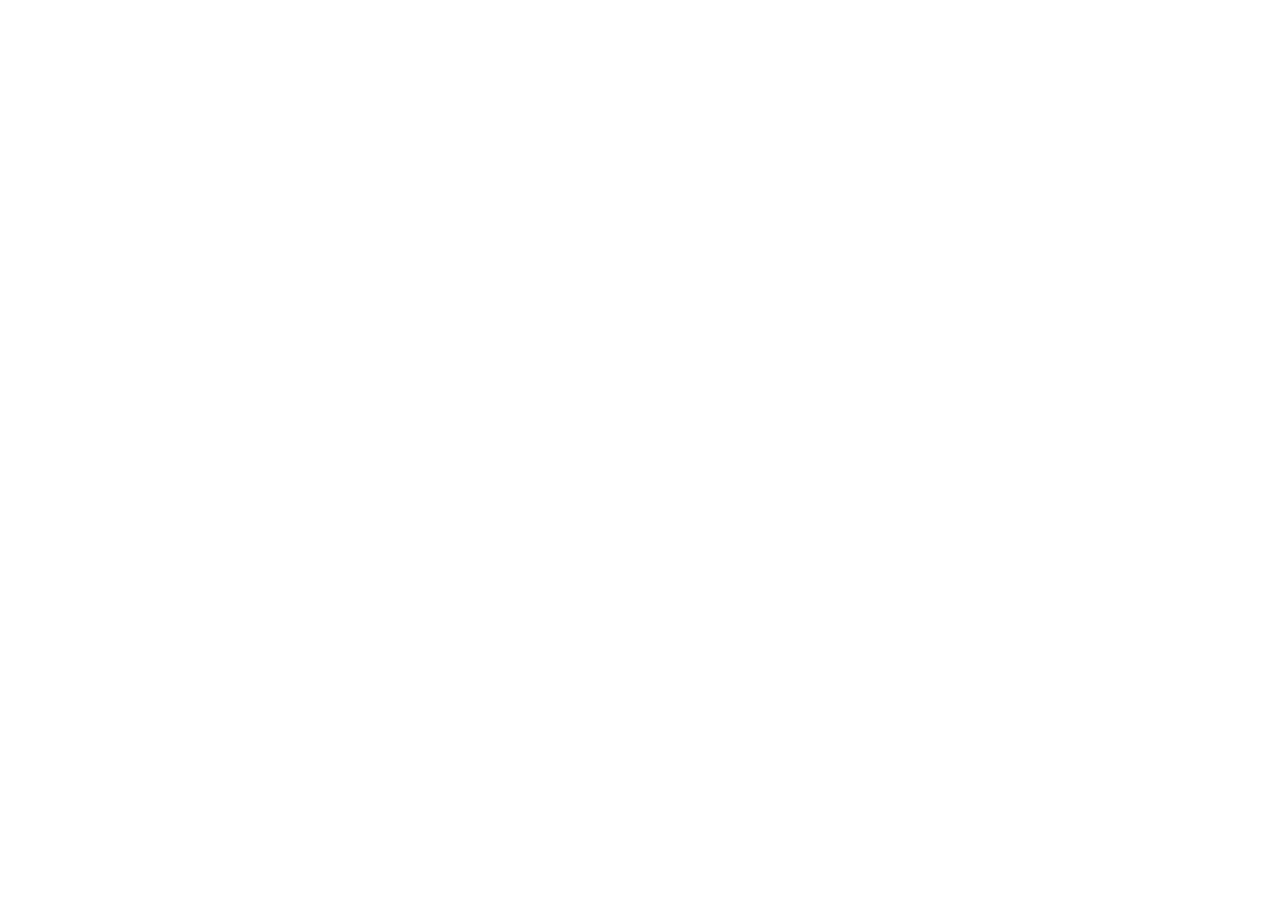
==== commit 80198e45: "Auto update" ====
--- a/index.html
+++ b/index.html
@@ -4,799 +4,183 @@
     <meta charset="UTF-8" />
     <meta name="viewport" content="width=device-width, initial-scale=1.0" />
     <title>Маркетплейс</title>
-    <link href="https://fonts.googleapis.com/css2?family=Inter:opsz@14..32&display=swap" rel="stylesheet" />
+    <!-- ... ваш существующий head ... -->
     <style>
-        * { margin: 0; padding: 0; box-sizing: border-box; }
-        body {
-            font-family: 'Inter', sans-serif;
-            background: #0b1120;
-            padding: 40px 20px;
-            color: #e8edf5;
-            min-height: 100vh;
+    /* ... ваш существующий CSS ... */
+    
+    /* ДОБАВИТЬ ЭТО В КОНЕЦ CSS */
+    .modal-nav {
+        position: fixed;
+        top: 50%;
+        transform: translateY(-50%);
+        z-index: 1001;
+        background: rgba(30, 41, 59, 0.8);
+        color: #e8edf5;
+        border: 1px solid #334155;
+        border-radius: 50%;
+        width: 48px;
+        height: 48px;
+        font-size: 24px;
+        cursor: pointer;
+        display: flex;
+        align-items: center;
+        justify-content: center;
+        transition: all 0.2s;
+        backdrop-filter: blur(4px);
+    }
+    .modal-nav:hover {
+        background: rgba(96, 165, 250, 0.3);
+        border-color: #60a5fa;
+    }
+    .modal-nav.prev {
+        left: 20px;
+    }
+    .modal-nav.next {
+        right: 20px;
+    }
+    .modal-nav.hidden {
+        display: none;
+    }
+    
+    @media (max-width: 600px) {
+        .modal-nav {
+            width: 40px;
+            height: 40px;
+            font-size: 18px;
         }
-        header { text-align: center; padding: 20px 0 30px; }
-        h1 { font-size: 2.4rem; font-weight: 500; }
-        header p { color: #94a3b8; font-size: 1rem; margin-top: 4px; }
-
-        .loading-indicator {
-            display: none;
-            text-align: center;
-            padding: 30px 0;
-            color: #94a3b8;
-            font-size: 1.1rem;
-        }
-        .loading-indicator.active {
-            display: block;
-        }
-        .loading-spinner {
-            display: inline-block;
-            width: 30px;
-            height: 30px;
-            border: 3px solid #1e293b;
-            border-top: 3px solid #60a5fa;
-            border-radius: 50%;
-            animation: spin 0.8s linear infinite;
-            margin-right: 10px;
-            vertical-align: middle;
-        }
-        @keyframes spin {
-            0% { transform: rotate(0deg); }
-            100% { transform: rotate(360deg); }
-        }
-
-        .controls {
-            max-width: 1200px;
-            margin: 0 auto 25px;
-            display: flex;
-            flex-wrap: wrap;
-            gap: 12px;
-            align-items: center;
-            justify-content: center;
-        }
-
-        .search-box {
-            flex: 1;
-            min-width: 180px;
-            max-width: 350px;
-            display: flex;
-            gap: 10px;
-        }
-        .search-box input {
-            flex: 1;
-            padding: 10px 16px;
-            border-radius: 30px;
-            border: 1px solid #334155;
-            background: #1e293b;
-            color: #e8edf5;
-            font-size: 1rem;
-            outline: none;
-            transition: border 0.2s;
-        }
-        .search-box input:focus { border-color: #60a5fa; }
-        .search-box input::placeholder { color: #64748b; }
-
-        .filter-group {
-            display: flex;
-            flex-wrap: wrap;
-            gap: 10px;
-            align-items: center;
-        }
-
-        .filter-group select {
-            padding: 10px 16px;
-            border-radius: 30px;
-            border: 1px solid #334155;
-            background: #1e293b;
-            color: #e8edf5;
-            font-size: 0.95rem;
-            outline: none;
-            cursor: pointer;
-            transition: border 0.2s;
-            min-width: 150px;
-        }
-        .filter-group select:focus { border-color: #60a5fa; }
-        .filter-group select option { background: #1e293b; }
-
-        .category-tags {
-            display: flex;
-            flex-wrap: wrap;
-            gap: 8px;
-            justify-content: center;
-            padding: 0 10px;
-            margin-bottom: 20px;
-        }
-
-        .category-tag {
-            padding: 6px 18px;
-            border-radius: 30px;
-            border: 1px solid #334155;
-            background: #1e293b;
-            color: #94a3b8;
-            cursor: pointer;
-            font-size: 0.9rem;
-            transition: all 0.2s;
-            user-select: none;
-        }
-        .category-tag:hover {
-            border-color: #60a5fa;
-            color: #e8edf5;
-        }
-        .category-tag.active {
-            background: #60a5fa;
-            color: #0b1120;
-            border-color: #60a5fa;
-            font-weight: 500;
-        }
-
-        .back-btn {
-            display: inline-block;
-            padding: 8px 20px;
-            background: #1e293b;
-            color: #94a3b8;
-            border: 1px solid #334155;
-            border-radius: 30px;
-            cursor: pointer;
-            font-size: 0.9rem;
-            transition: all 0.2s;
-            text-decoration: none;
-        }
-        .back-btn:hover {
-            background: #334155;
-            color: #e8edf5;
-        }
-
-        .grid {
-            display: grid;
-            grid-template-columns: repeat(auto-fill, minmax(220px, 1fr));
-            gap: 24px;
-            max-width: 1200px;
-            margin: 0 auto;
-        }
-        .card {
-            background: #1e293b;
-            border-radius: 16px;
-            overflow: hidden;
-            border: 1px solid #334155;
-            transition: transform 0.2s, border-color 0.2s;
-            cursor: pointer;
-            animation: fadeIn 0.3s ease;
-        }
-        .card:hover { transform: translateY(-4px); border-color: #60a5fa; }
-        .card img {
-            width: 100%;
-            height: 200px;
-            object-fit: cover;
-            display: block;
-            background: #0f172a;
-            cursor: pointer; /* Добавил указатель для изображения */
-        }
-        .card-body { padding: 12px 16px 16px; }
-        .card-title { font-weight: 500; font-size: 1rem; }
-        .card-price { color: #60a5fa; font-weight: 600; font-size: 0.95rem; margin-top: 2px; }
-        .card-desc { color: #94a3b8; font-size: 0.85rem; margin-top: 4px; }
-        .card-category { 
-            color: #64748b; 
-            font-size: 0.75rem; 
-            margin-top: 6px;
-            display: inline-block;
-            background: #0f172a;
-            padding: 2px 10px;
-            border-radius: 20px;
-        }
-        .card-id { color: #64748b; font-size: 0.7rem; margin-top: 4px; }
-        .card-views {
-            color: #94a3b8;
-            font-size: 0.8rem;
-            margin-top: 4px;
-        }
-
-        .no-results {
-            grid-column: 1 / -1;
-            text-align: center;
-            color: #94a3b8;
-            padding: 40px 0;
-        }
-
-        .share-btn {
-            display: inline-flex !important;
-            align-items: center;
-            gap: 6px;
-            background: #1e293b;
-            color: #94a3b8;
-            border: 1px solid #334155;
-            padding: 6px 14px;
-            border-radius: 30px;
-            font-size: 0.85rem;
-            cursor: pointer;
-            transition: all 0.2s;
-            margin-top: 8px;
-            text-decoration: none;
-        }
-        .share-btn:hover {
-            background: #334155;
-            color: #e8edf5;
-        }
-
-        .load-more-container {
-            text-align: center;
-            padding: 30px 0 10px;
-            max-width: 1200px;
-            margin: 0 auto;
-        }
-
-        .load-more-btn {
-            padding: 12px 40px;
-            border-radius: 30px;
-            border: 1px solid #334155;
-            background: #1e293b;
-            color: #94a3b8;
-            font-size: 1rem;
-            cursor: pointer;
-            transition: all 0.2s;
-        }
-        .load-more-btn:hover {
-            background: #334155;
-            color: #e8edf5;
-            border-color: #60a5fa;
-        }
-        .load-more-btn:disabled {
-            opacity: 0.5;
-            cursor: not-allowed;
-        }
-        .load-more-btn.hidden {
-            display: none;
-        }
-
-        .top-btn {
-            position: fixed;
-            bottom: 80px;
-            right: 20px;
-            background: #1e293b;
-            color: #94a3b8;
-            border: 1px solid #334155;
-            border-radius: 50%;
-            width: 48px;
-            height: 48px;
-            font-size: 24px;
-            cursor: pointer;
-            display: flex;
-            align-items: center;
-            justify-content: center;
-            transition: all 0.2s;
-            z-index: 999;
-            opacity: 0;
-            pointer-events: none;
-        }
-        .top-btn.visible {
-            opacity: 1;
-            pointer-events: auto;
-        }
-        .top-btn:hover {
-            background: #334155;
-            color: #e8edf5;
-            border-color: #60a5fa;
-        }
-
-        .visitor-counter {
-            position: fixed;
-            bottom: 20px;
-            right: 20px;
-            background: #1e293b;
-            color: #94a3b8;
-            padding: 8px 14px;
-            border-radius: 30px;
-            font-size: 13px;
-            border: 1px solid #334155;
-            z-index: 999;
-        }
-
-        footer {
-            text-align: center;
-            padding: 40px 0 10px;
-            color: #64748b;
-            font-size: 0.9rem;
-            border-top: 1px solid #1e293b;
-            margin-top: 40px;
-        }
-        footer a { 
-            color: #94a3b8; 
-            text-decoration: none;
-            transition: color 0.2s;
-        }
-        footer a:hover {
-            color: #60a5fa;
-        }
-
-        #modal {
-            display: none;
-            position: fixed;
-            top: 0; left: 0;
-            width: 100%; height: 100%;
-            background: rgba(11,17,32,0.92);
-            backdrop-filter: blur(8px);
-            cursor: pointer;
-            z-index: 1000;
-            align-items: center;
-            justify-content: center;
-        }
-        #modal img {
-            max-width: 90%;
-            max-height: 90%;
-            object-fit: contain;
-            border-radius: 12px;
-        }
-
-        @keyframes fadeIn {
-            from { opacity: 0; transform: translateY(10px); }
-            to { opacity: 1; transform: translateY(0); }
-        }
-
-        @media (max-width:600px) {
-            body { padding: 20px 12px; }
-            h1 { font-size: 1.8rem; }
-            .grid { gap: 14px; grid-template-columns: repeat(auto-fill, minmax(160px,1fr)); }
-            .card img { height: 150px; }
-            .search-box { max-width: 100%; }
-            .top-btn { bottom: 70px; right: 14px; width: 44px; height: 44px; font-size: 20px; }
-            .visitor-counter { bottom: 16px; right: 14px; font-size: 11px; padding: 6px 12px; }
-            .controls { flex-direction: column; align-items: stretch; }
-            .filter-group { justify-content: center; }
-            .load-more-btn { padding: 10px 24px; font-size: 0.9rem; width: 100%; }
-        }
+        .modal-nav.prev { left: 10px; }
+        .modal-nav.next { right: 10px; }
+    }
     </style>
 </head>
 <body>
+    <!-- ... ваш существующий HTML ... -->
 
-    <div class="visitor-counter">
-        👁 Views: <span id="busuanzi_value_page_pv">0</span>
+    <!-- МОДАЛЬНОЕ ОКНО С НАВИГАЦИЕЙ -->
+    <div id="modal" style="display:none;">
+        <button class="modal-nav prev" id="modalPrev">‹</button>
+        <img id="modalImg" src="" onclick="event.stopPropagation();" />
+        <button class="modal-nav next" id="modalNext">›</button>
     </div>
-
-    <button class="top-btn" id="topBtn" title="Наверх">↑</button>
-
-    <header>
-        <h1>🛒 Маркетплейс</h1>
-        <p>Покупайте и продавайте б/у вещи</p>
-    </header>
-
-    <div id="categoryTags" class="category-tags"></div>
-
-    <div class="controls">
-        <div class="search-box">
-            <input type="text" id="searchInput" placeholder="🔍 Поиск..." />
-        </div>
-        <div class="filter-group">
-            <select id="sortSelect">
-                <option value="default">📌 По умолчанию</option>
-                <option value="price-asc">💰 Цена: по возрастанию</option>
-                <option value="price-desc">💰 Цена: по убыванию</option>
-                <option value="title-asc">📝 По названию (А-Я)</option>
-                <option value="title-desc">📝 По названию (Я-А)</option>
-            </select>
-        </div>
-        <div id="backButtonContainer"></div>
-    </div>
-
-    <div class="loading-indicator" id="loadingIndicator">
-        <span class="loading-spinner"></span>
-        <span>Загрузка...</span>
-    </div>
-
-    <main id="gallery" class="grid"></main>
-
-    <div class="load-more-container">
-        <button class="load-more-btn" id="loadMoreBtn">📦 Загрузить еще</button>
-    </div>
-
-    <footer>
-        <p>📞 Связь: <a href="tel:+79134906780">8 (913) 490-67-80</a></p>
-    </footer>
-
-    <div id="modal" onclick="this.style.display='none'">
-        <img id="modalImg" src="" />
-    </div>
-
-    <script async src="https://busuanzi.ibruce.info/busuanzi/2.3/busuanzi.pure.mini.js"></script>
 
     <script>
     // ============================================
-    // ДАННЫЕ - ВАШ СКРИПТ ЗАМЕНИТ ЭТУ СТРОКУ
+    // ВАШ СУЩЕСТВУЮЩИЙ КОД ДО МОДАЛЬНОГО ОКНА
     // ============================================
-    const data = [{"img":"tovar1/hdd1.jpg","id":"hdd1","title":"Hard Disk Drive ВД Грин 1.5 Тб","price":"700р","desc":"Состояние плохое, для пытливых, часть отрезать можно","category":"Electronics"},{"img":"tovar1/hdd10.jpg","id":"hdd10","title":"Hard Disk Drive ВД 80гигов","price":"500р","desc":"Все ок","category":"Electronics"},{"img":"tovar1/hdd11.jpg","id":"hdd11","title":"Hard Disk Drive Хитачи 250гигов","price":"1200р","desc":"Нормальный","category":"Electronics"},{"img":"tovar1/hdd12.jpg","id":"hdd12","title":"Hard Disk Drive Вд блю","price":"1000р","desc":"Нормальный","category":"Electronics"},{"img":"tovar1/hdd13.jpg","id":"hdd13","title":"Hard Disk Drive Хитачи 250гб","price":"1200р","desc":"Нормальный","category":"Electronics"},{"img":"tovar1/hdd14.jpg","id":"hdd14","title":"Hard Disk Drive Вд грин 1.5тб","price":"750","desc":"С косяками, может быть можно место откусить.","category":"Electronics"},{"img":"tovar1/hdd15.jpg","id":"hdd15","title":"Hard Disk Drive 160 гигов сеагейт","price":"400р","desc":"Диск рабочий, сломана фишка подключения сата. Можно на клей посадить.","category":"Electronics"},{"img":"tovar1/hdd16.jpg","id":"hdd16","title":"Hard Disk Drive Самсунг на 160гб","price":"800р","desc":"Старенький диск","category":"Electronics"},{"img":"tovar1/hdd17.jpg","id":"hdd17","title":"Hard Disk Drive Сеагейт на 1.5 тб","price":"700р","desc":"Нестабильные секторы, может можно часть откусить","category":"Electronics"},{"img":"tovar1/hdd18.jpg","id":"hdd18","title":"Hard Disk Drive Макстор 200Гб","price":"300р","desc":"Рабочий, но капризный.","category":"Electronics"},{"img":"tovar1/hdd2.jpg","id":"hdd2","title":"Hard Disk Drive ВД 250г","price":"1000р","desc":"Рабочий","category":"Electronics"},{"img":"tovar1/hdd3.jpg","id":"hdd3","title":"Hard Disk Drive Вд блю 500гб","price":"1500р","desc":"Рабочий","category":"Electronics"},{"img":"tovar1/hdd4.jpg","id":"hdd4","title":"Hard Disk Drive 1.5 Сеагейт","price":"4000р","desc":"Рабочий","category":"Electronics"},{"img":"tovar1/hdd5.jpg","id":"hdd5","title":"Hard Disk Drive 160 самсунг","price":"800р","desc":"1 нестабильный сектор","category":"Electronics"},{"img":"tovar1/hdd6.jpg","id":"hdd6","title":"Hard Disk Drive сеагейт 500гб","price":"2000р","desc":"рабочий","category":"Electronics"},{"img":"tovar1/hdd7.jpg","id":"hdd7","title":"Hard Disk Drive Вд 750гб","price":"2500р","desc":"Рабочий","category":"Electronics"},{"img":"tovar1/hdd8.jpg","id":"hdd8","title":"Hard Disk Drive 750 гигов Сегейт","price":"2250р","desc":"Рабочий","category":"Electronics"},{"img":"tovar1/hdd9.jpg","id":"hdd9","title":"Hard Disk Drive Хитачи 250гигов","price":"1200р","desc":"Рабочий","category":"Electronics"}];
 
     // ============================================
-    // УТИЛИТЫ
+    // МОДАЛЬНОЕ ОКНО С НАВИГАЦИЕЙ
     // ============================================
-    function escapeHTML(str) {
-        if (!str) return '';
-        const div = document.createElement('div');
-        div.textContent = str;
-        return div.innerHTML;
+    let currentImageIndex = 0;
+    let currentImageList = [];
+
+    function getImageList() {
+        // Собираем все изображения из текущего отображения
+        const images = [];
+        document.querySelectorAll('.card img').forEach(img => {
+            images.push(img.getAttribute('src'));
+        });
+        return images;
     }
 
-    const VIEWS_KEY = 'product_views';
-    
-    function getViews() {
-        try {
-            const stored = localStorage.getItem(VIEWS_KEY);
-            return stored ? JSON.parse(stored) : {};
-        } catch {
-            return {};
+    function openImage(src) {
+        const modal = document.getElementById('modal');
+        const modalImg = document.getElementById('modalImg');
+        const modalPrev = document.getElementById('modalPrev');
+        const modalNext = document.getElementById('modalNext');
+        
+        // Получаем список всех видимых изображений
+        currentImageList = getImageList();
+        currentImageIndex = currentImageList.indexOf(src);
+        
+        if (currentImageIndex === -1) {
+            // Если изображение не найдено в списке, показываем только его
+            modalImg.src = src;
+            modalPrev.classList.add('hidden');
+            modalNext.classList.add('hidden');
+        } else {
+            modalImg.src = src;
+            // Показываем/скрываем кнопки навигации
+            modalPrev.classList.toggle('hidden', currentImageIndex === 0);
+            modalNext.classList.toggle('hidden', currentImageIndex === currentImageList.length - 1);
         }
+        
+        modal.style.display = 'flex';
+        document.body.style.overflow = 'hidden'; // Блокируем скролл
     }
 
-    function saveViews(views) {
-        localStorage.setItem(VIEWS_KEY, JSON.stringify(views));
+    function closeModal() {
+        document.getElementById('modal').style.display = 'none';
+        document.body.style.overflow = ''; // Возвращаем скролл
     }
 
-    function incrementView(productId) {
-        if (!productId) return;
-        const views = getViews();
-        views[productId] = (views[productId] || 0) + 1;
-        saveViews(views);
+    function navigateModal(direction) {
+        if (currentImageList.length === 0) return;
+        
+        const newIndex = currentImageIndex + direction;
+        if (newIndex < 0 || newIndex >= currentImageList.length) return;
+        
+        currentImageIndex = newIndex;
+        const modalImg = document.getElementById('modalImg');
+        const modalPrev = document.getElementById('modalPrev');
+        const modalNext = document.getElementById('modalNext');
+        
+        modalImg.src = currentImageList[currentImageIndex];
+        
+        // Обновляем видимость кнопок
+        modalPrev.classList.toggle('hidden', currentImageIndex === 0);
+        modalNext.classList.toggle('hidden', currentImageIndex === currentImageList.length - 1);
     }
 
-    // ============================================
-    // СОСТОЯНИЕ
-    // ============================================
-    const state = {
-        category: 'Все',
-        search: '',
-        sort: 'default',
-        page: 0,
-        itemsPerPage: 20,
-        selectedId: null,
-        allItems: [],
-        totalPages: 0
+    // Обработчики для модального окна
+    document.addEventListener('DOMContentLoaded', function() {
+        const modal = document.getElementById('modal');
+        const modalPrev = document.getElementById('modalPrev');
+        const modalNext = document.getElementById('modalNext');
+        
+        // Закрытие по клику на фон
+        modal.addEventListener('click', function(e) {
+            if (e.target === this) {
+                closeModal();
+            }
+        });
+        
+        // Кнопки навигации
+        modalPrev.addEventListener('click', function(e) {
+            e.stopPropagation();
+            navigateModal(-1);
+        });
+        
+        modalNext.addEventListener('click', function(e) {
+            e.stopPropagation();
+            navigateModal(1);
+        });
+        
+        // Закрытие по ESC
+        document.addEventListener('keydown', function(e) {
+            if (e.key === 'Escape') {
+                closeModal();
+            }
+            if (e.key === 'ArrowLeft' && document.getElementById('modal').style.display === 'flex') {
+                navigateModal(-1);
+            }
+            if (e.key === 'ArrowRight' && document.getElementById('modal').style.display === 'flex') {
+                navigateModal(1);
+            }
+        });
+    });
+
+    // Переопределяем функцию renderItems, чтобы обновлять список изображений
+    const originalRenderItems = renderItems;
+    renderItems = function(items) {
+        originalRenderItems(items);
+        // Обновляем список изображений для модального окна
+        currentImageList = getImageList();
     };
 
     // ============================================
-    // ЧИСТЫЕ ФУНКЦИИ
+    // ОСТАЛЬНОЙ КОД
     // ============================================
-    function getCategories(items) {
-        const cats = new Set(items.map(item => item.category || 'Без категории'));
-        return ['Все', ...Array.from(cats).sort()];
-    }
-
-    function filterItems(items, category, search) {
-        let filtered = [...items];
-        
-        if (category && category !== 'Все') {
-            filtered = filtered.filter(item => 
-                (item.category || 'Без категории') === category
-            );
-        }
-        
-        if (search && search.trim()) {
-            const query = search.toLowerCase().trim();
-            filtered = filtered.filter(item =>
-                item.title.toLowerCase().includes(query) ||
-                (item.desc && item.desc.toLowerCase().includes(query)) ||
-                item.id.toLowerCase().includes(query)
-            );
-        }
-        
-        return filtered;
-    }
-
-    function sortItems(items, sortType) {
-        const sorted = [...items];
-        switch(sortType) {
-            case 'price-asc':
-                return sorted.sort((a, b) => parseFloat(a.price) - parseFloat(b.price));
-            case 'price-desc':
-                return sorted.sort((a, b) => parseFloat(b.price) - parseFloat(a.price));
-            case 'title-asc':
-                return sorted.sort((a, b) => a.title.localeCompare(b.title));
-            case 'title-desc':
-                return sorted.sort((a, b) => b.title.localeCompare(a.title));
-            default:
-                return sorted;
-        }
-    }
-
-    function getPagedItems(items, page, itemsPerPage) {
-        const start = page * itemsPerPage;
-        const end = start + itemsPerPage;
-        return items.slice(start, end);
-    }
-
-    // ============================================
-    // РЕНДЕР
-    // ============================================
-    function createCardHtml(item, views) {
-        return `
-            <div class="card">
-                <img src="${escapeHTML(item.img)}" alt="${escapeHTML(item.title)}" loading="lazy" onclick="event.stopPropagation(); openImage('${escapeHTML(item.img)}')" />
-                <div class="card-body" onclick="openItem('${escapeHTML(item.id)}')">
-                    <div class="card-title">${escapeHTML(item.title)}</div>
-                    ${item.price ? `<div class="card-price">${escapeHTML(item.price)}</div>` : ''}
-                    ${item.desc ? `<div class="card-desc">${escapeHTML(item.desc)}</div>` : ''}
-                    ${item.category ? `<div class="card-category">📂 ${escapeHTML(item.category)}</div>` : ''}
-                    ${views[item.id] ? `<div class="card-views">👁️ ${views[item.id]} просмотров</div>` : ''}
-                    ${item.id ? `<div class="card-id">ID: ${escapeHTML(item.id)}</div>` : ''}
-                    <button class="share-btn" onclick="event.stopPropagation(); shareItem('${escapeHTML(item.title)}', '${escapeHTML(item.img)}', '${escapeHTML(item.id)}')">
-                        📤 Поделиться
-                    </button>
-                </div>
-            </div>
-        `;
-    }
-
-    function renderItems(items) {
-        const gallery = document.getElementById('gallery');
-        
-        if (!items || items.length === 0) {
-            gallery.innerHTML = `<div class="no-results">😕 Товаров не найдено</div>`;
-            return;
-        }
-
-        const views = getViews();
-        let html = '';
-        for (const item of items) {
-            html += createCardHtml(item, views);
-        }
-        gallery.innerHTML = html;
-    }
-
-    // ============================================
-    // УПРАВЛЕНИЕ
-    // ============================================
-    function updateURL(id) {
-        const baseUrl = window.location.pathname;
-        const newUrl = id ? `${baseUrl}?id=${id}` : baseUrl;
-        window.history.pushState({}, '', newUrl);
-    }
-
-    function getItemIdFromURL() {
-        const params = new URLSearchParams(window.location.search);
-        return params.get('id');
-    }
-
-    function renderCategories() {
-        if (!data || data.length === 0) return;
-        const categories = getCategories(data);
-        const container = document.getElementById('categoryTags');
-        container.innerHTML = categories.map(cat => `
-            <span class="category-tag ${cat === state.category ? 'active' : ''}" 
-                  onclick="setCategory('${cat.replace(/'/g, "\\'")}')">
-                ${cat}
-            </span>
-        `).join('');
-    }
-
-    function setCategory(category) {
-        state.category = category;
-        state.page = 0;
-        state.selectedId = null;
-        updateURL(null);
-        render();
-    }
-
-    function updateLoadMoreButton() {
-        const loadMoreBtn = document.getElementById('loadMoreBtn');
-        
-        if (state.selectedId || state.allItems.length === 0) {
-            loadMoreBtn.classList.add('hidden');
-            return;
-        }
-        
-        const loadedCount = (state.page + 1) * state.itemsPerPage;
-        if (loadedCount >= state.allItems.length) {
-            loadMoreBtn.disabled = true;
-            loadMoreBtn.classList.remove('hidden');
-            loadMoreBtn.textContent = '✅ Все товары загружены';
-        } else {
-            loadMoreBtn.disabled = false;
-            loadMoreBtn.classList.remove('hidden');
-            const remaining = state.allItems.length - loadedCount;
-            loadMoreBtn.textContent = `📦 Загрузить еще (${remaining} осталось)`;
-        }
-    }
-
-    function render() {
-        const loadingIndicator = document.getElementById('loadingIndicator');
-        loadingIndicator.classList.add('active');
-        
-        setTimeout(() => {
-            try {
-                // Проверяем данные
-                if (!data || data.length === 0) {
-                    document.getElementById('gallery').innerHTML = 
-                        '<div class="no-results">⚠️ Нет данных. Запустите скрипт генерации.</div>';
-                    document.getElementById('loadMoreBtn').classList.add('hidden');
-                    loadingIndicator.classList.remove('active');
-                    return;
-                }
-
-                const id = getItemIdFromURL();
-                if (id) {
-                    state.selectedId = id;
-                    renderSingleItem(id);
-                } else {
-                    state.selectedId = null;
-                    renderList();
-                }
-            } catch (error) {
-                console.error('Render error:', error);
-                document.getElementById('gallery').innerHTML = 
-                    '<div class="no-results">❌ Ошибка загрузки данных</div>';
-            } finally {
-                loadingIndicator.classList.remove('active');
-            }
-        }, 100);
-    }
-
-    function renderSingleItem(id) {
-        const item = data.find(i => i.id === id);
-        const gallery = document.getElementById('gallery');
-        const backContainer = document.getElementById('backButtonContainer');
-        const loadMoreBtn = document.getElementById('loadMoreBtn');
-        
-        if (!item) {
-            gallery.innerHTML = `<div class="no-results">😕 Товар не найден</div>`;
-            backContainer.innerHTML = `<button class="back-btn" onclick="goBack()">⬅ Назад ко всем</button>`;
-            loadMoreBtn.classList.add('hidden');
-            return;
-        }
-        
-        renderItems([item]);
-        backContainer.innerHTML = `<button class="back-btn" onclick="goBack()">⬅ Назад ко всем</button>`;
-        loadMoreBtn.classList.add('hidden');
-    }
-
-    function renderList() {
-        const backContainer = document.getElementById('backButtonContainer');
-        backContainer.innerHTML = '';
-        
-        let filtered = filterItems(data, state.category, state.search);
-        filtered = sortItems(filtered, state.sort);
-        
-        state.allItems = filtered;
-        state.totalPages = Math.ceil(filtered.length / state.itemsPerPage);
-        
-        const pagedItems = getPagedItems(filtered, state.page, state.itemsPerPage);
-        renderItems(pagedItems);
-        updateLoadMoreButton();
-    }
-
-    // ============================================
-    // НАВИГАЦИЯ
-    // ============================================
-    function openItem(id) {
-        incrementView(id);
-        updateURL(id);
-        state.selectedId = id;
-        render();
-    }
-
-    function goBack() {
-        updateURL(null);
-        state.selectedId = null;
-        state.page = 0;
-        render();
-    }
-
-    function loadMore() {
-        if (state.page + 1 >= state.totalPages) return;
-        state.page++;
-        
-        const pagedItems = getPagedItems(state.allItems, state.page, state.itemsPerPage);
-        const views = getViews();
-        
-        const gallery = document.getElementById('gallery');
-        for (const item of pagedItems) {
-            gallery.insertAdjacentHTML('beforeend', createCardHtml(item, views));
-        }
-        
-        updateLoadMoreButton();
-    }
-
-    // ============================================
-    // ПОДЕЛИТЬСЯ
-    // ============================================
-    function shareItem(title, img, id) {
-        const baseUrl = window.location.href.split('?')[0];
-        const itemUrl = `${baseUrl}?id=${id}`;
-        const text = `📦 ${title} - ${itemUrl}`;
-
-        if (navigator.share) {
-            navigator.share({ title, text, url: itemUrl });
-        } else {
-            navigator.clipboard?.writeText(`${title} - ${itemUrl}`).then(() => {
-                alert('Ссылка скопирована!');
-            }).catch(() => {
-                prompt('Скопируйте ссылку:', `${title} - ${itemUrl}`);
-            });
-        }
-    }
-
-    // ============================================
-    // МОДАЛЬНОЕ ОКНО - УВЕЛИЧЕНИЕ КАРТИНКИ
-    // ============================================
-    function openImage(src) {
-        const modal = document.getElementById('modal');
-        const modalImg = document.getElementById('modalImg');
-        modalImg.src = src;
-        modal.style.display = 'flex';
-    }
-
-    // Закрытие модалки по клику на фон
-    document.getElementById('modal').addEventListener('click', function(e) {
-        if (e.target === this) {
-            this.style.display = 'none';
-        }
-    });
-
-    // Закрытие по ESC
-    document.addEventListener('keydown', function(e) {
-        if (e.key === 'Escape') {
-            document.getElementById('modal').style.display = 'none';
-        }
-    });
-
-    // ============================================
-    // КНОПКА "НАВЕРХ"
-    // ============================================
-    const topBtn = document.getElementById('topBtn');
-    window.addEventListener('scroll', () => {
-        topBtn.classList.toggle('visible', window.scrollY > 300);
-    });
-    topBtn.addEventListener('click', () => {
-        window.scrollTo({ top: 0, behavior: 'smooth' });
-    });
-
-    // ============================================
-    // ОБРАБОТЧИКИ СОБЫТИЙ
-    // ============================================
-    document.getElementById('searchInput').addEventListener('input', (e) => {
-        state.search = e.target.value;
-        state.page = 0;
-        state.selectedId = null;
-        updateURL(null);
-        render();
-    });
-
-    document.getElementById('sortSelect').addEventListener('change', (e) => {
-        state.sort = e.target.value;
-        state.page = 0;
-        render();
-    });
-
-    document.getElementById('loadMoreBtn').addEventListener('click', loadMore);
-
-    window.addEventListener('popstate', () => {
-        state.page = 0;
-        render();
-    });
-
-    // ============================================
-    // ИНИЦИАЛИЗАЦИЯ
-    // ============================================
-    (function init() {
-        // Восстанавливаем состояние из URL
-        const id = getItemIdFromURL();
-        if (id) {
-            state.selectedId = id;
-        }
-        
-        const params = new URLSearchParams(window.location.search);
-        const searchParam = params.get('search');
-        if (searchParam) {
-            state.search = searchParam;
-            document.getElementById('searchInput').value = searchParam;
-        }
-        
-        const categoryParam = params.get('category');
-        if (categoryParam) {
-            state.category = categoryParam;
-        }
-        
-        renderCategories();
-        render();
-    })();
     </script>
-
 </body>
-</html>
-
-
+</html>
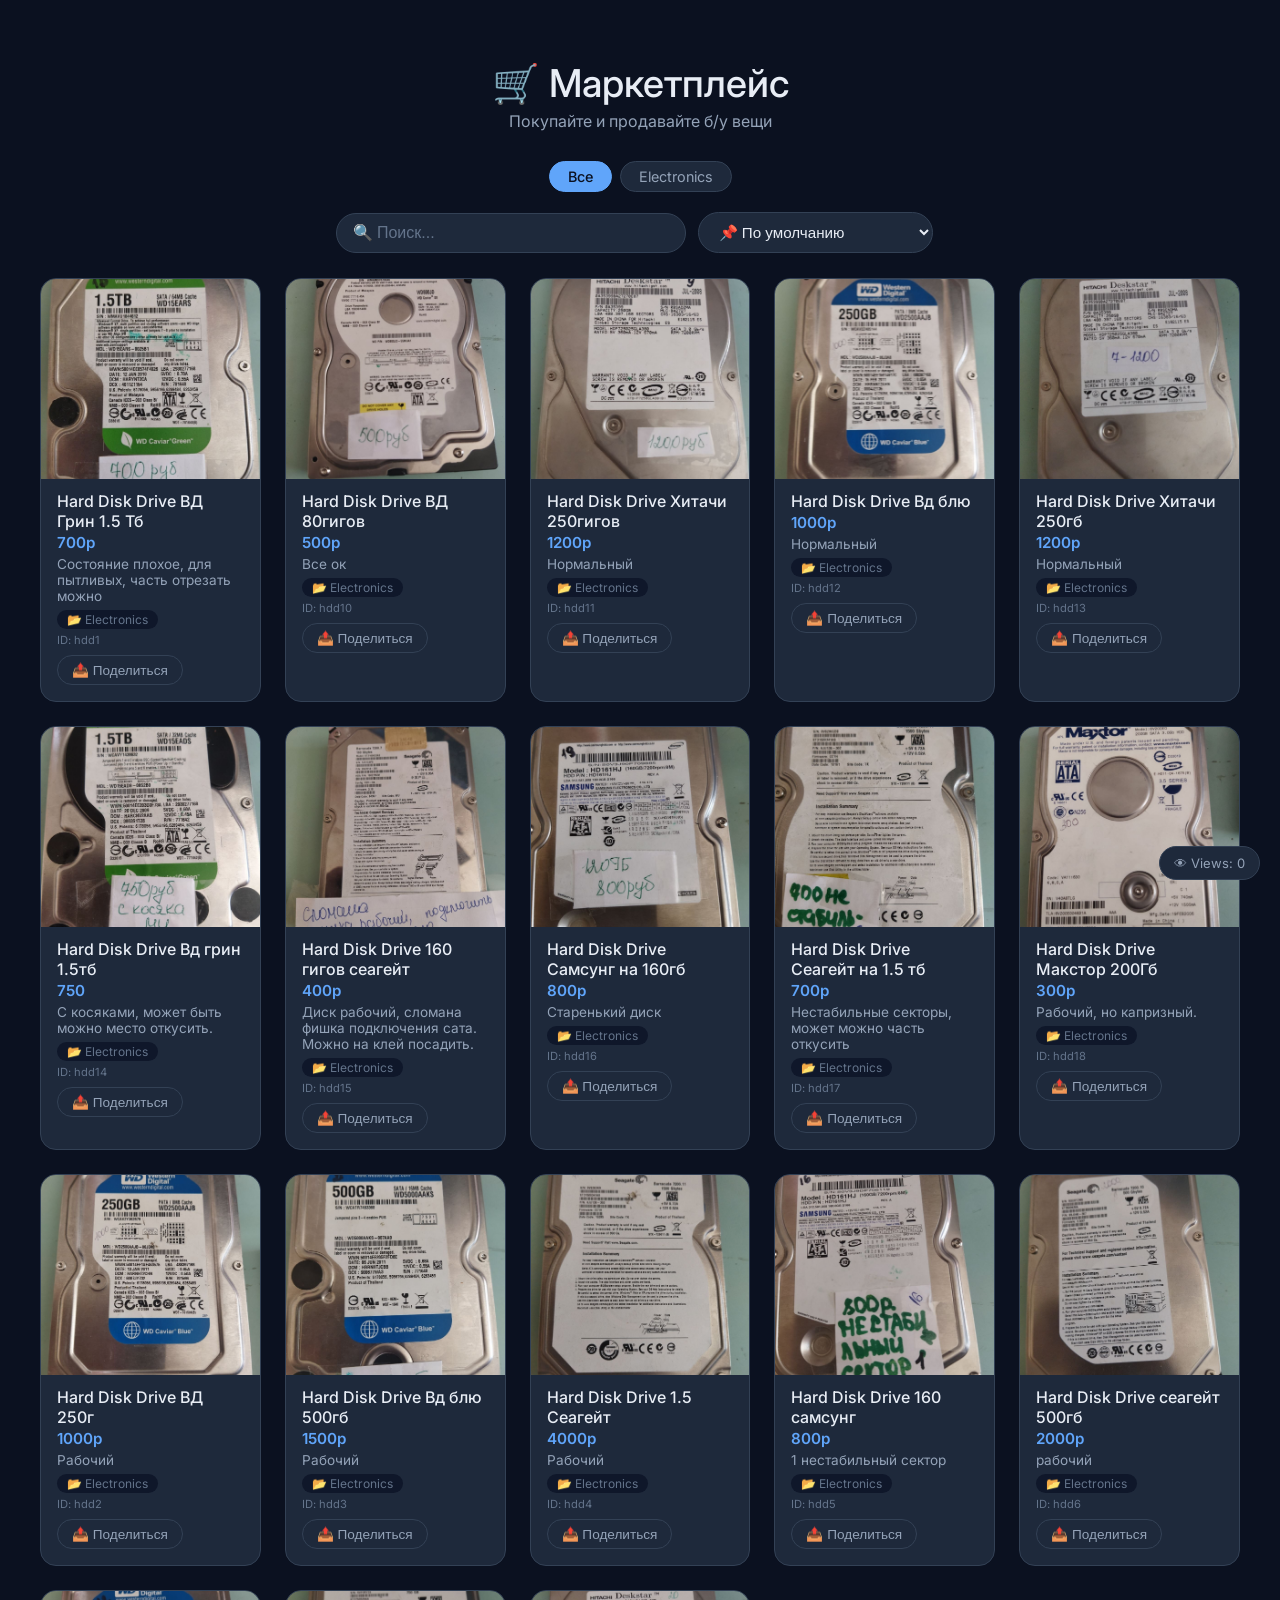
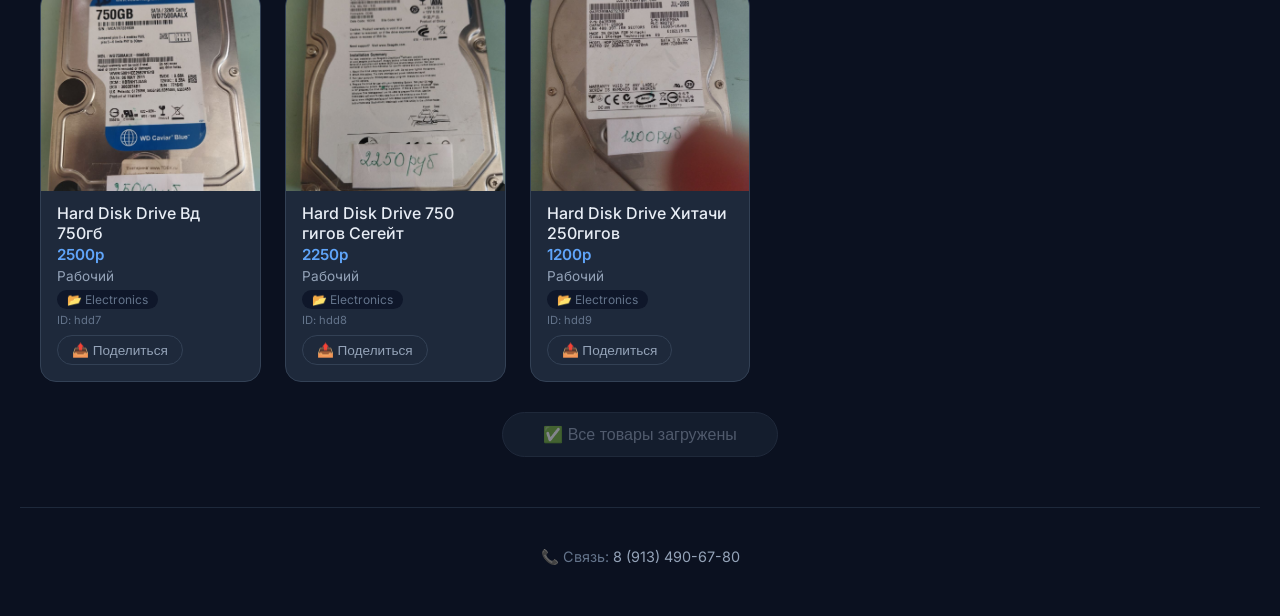
==== commit 29ee7451: "Auto update" ====
--- a/index.html
+++ b/index.html
@@ -4,81 +4,793 @@
     <meta charset="UTF-8" />
     <meta name="viewport" content="width=device-width, initial-scale=1.0" />
     <title>Маркетплейс</title>
-    <!-- ... ваш существующий head ... -->
+    <link href="https://fonts.googleapis.com/css2?family=Inter:opsz@14..32&display=swap" rel="stylesheet" />
     <style>
-    /* ... ваш существующий CSS ... */
-    
-    /* ДОБАВИТЬ ЭТО В КОНЕЦ CSS */
-    .modal-nav {
-        position: fixed;
-        top: 50%;
-        transform: translateY(-50%);
-        z-index: 1001;
-        background: rgba(30, 41, 59, 0.8);
-        color: #e8edf5;
-        border: 1px solid #334155;
-        border-radius: 50%;
-        width: 48px;
-        height: 48px;
-        font-size: 24px;
-        cursor: pointer;
-        display: flex;
-        align-items: center;
-        justify-content: center;
-        transition: all 0.2s;
-        backdrop-filter: blur(4px);
-    }
-    .modal-nav:hover {
-        background: rgba(96, 165, 250, 0.3);
-        border-color: #60a5fa;
-    }
-    .modal-nav.prev {
-        left: 20px;
-    }
-    .modal-nav.next {
-        right: 20px;
-    }
-    .modal-nav.hidden {
-        display: none;
-    }
-    
-    @media (max-width: 600px) {
+        * { margin: 0; padding: 0; box-sizing: border-box; }
+        body {
+            font-family: 'Inter', sans-serif;
+            background: #0b1120;
+            padding: 40px 20px;
+            color: #e8edf5;
+            min-height: 100vh;
+        }
+        header { text-align: center; padding: 20px 0 30px; }
+        h1 { font-size: 2.4rem; font-weight: 500; }
+        header p { color: #94a3b8; font-size: 1rem; margin-top: 4px; }
+
+        .loading-indicator {
+            display: none;
+            text-align: center;
+            padding: 30px 0;
+            color: #94a3b8;
+            font-size: 1.1rem;
+        }
+        .loading-indicator.active {
+            display: block;
+        }
+        .loading-spinner {
+            display: inline-block;
+            width: 30px;
+            height: 30px;
+            border: 3px solid #1e293b;
+            border-top: 3px solid #60a5fa;
+            border-radius: 50%;
+            animation: spin 0.8s linear infinite;
+            margin-right: 10px;
+            vertical-align: middle;
+        }
+        @keyframes spin {
+            0% { transform: rotate(0deg); }
+            100% { transform: rotate(360deg); }
+        }
+
+        .controls {
+            max-width: 1200px;
+            margin: 0 auto 25px;
+            display: flex;
+            flex-wrap: wrap;
+            gap: 12px;
+            align-items: center;
+            justify-content: center;
+        }
+
+        .search-box {
+            flex: 1;
+            min-width: 180px;
+            max-width: 350px;
+            display: flex;
+            gap: 10px;
+        }
+        .search-box input {
+            flex: 1;
+            padding: 10px 16px;
+            border-radius: 30px;
+            border: 1px solid #334155;
+            background: #1e293b;
+            color: #e8edf5;
+            font-size: 1rem;
+            outline: none;
+            transition: border 0.2s;
+        }
+        .search-box input:focus { border-color: #60a5fa; }
+        .search-box input::placeholder { color: #64748b; }
+
+        .filter-group {
+            display: flex;
+            flex-wrap: wrap;
+            gap: 10px;
+            align-items: center;
+        }
+
+        .filter-group select {
+            padding: 10px 16px;
+            border-radius: 30px;
+            border: 1px solid #334155;
+            background: #1e293b;
+            color: #e8edf5;
+            font-size: 0.95rem;
+            outline: none;
+            cursor: pointer;
+            transition: border 0.2s;
+            min-width: 150px;
+        }
+        .filter-group select:focus { border-color: #60a5fa; }
+        .filter-group select option { background: #1e293b; }
+
+        .category-tags {
+            display: flex;
+            flex-wrap: wrap;
+            gap: 8px;
+            justify-content: center;
+            padding: 0 10px;
+            margin-bottom: 20px;
+        }
+
+        .category-tag {
+            padding: 6px 18px;
+            border-radius: 30px;
+            border: 1px solid #334155;
+            background: #1e293b;
+            color: #94a3b8;
+            cursor: pointer;
+            font-size: 0.9rem;
+            transition: all 0.2s;
+            user-select: none;
+        }
+        .category-tag:hover {
+            border-color: #60a5fa;
+            color: #e8edf5;
+        }
+        .category-tag.active {
+            background: #60a5fa;
+            color: #0b1120;
+            border-color: #60a5fa;
+            font-weight: 500;
+        }
+
+        .back-btn {
+            display: inline-block;
+            padding: 8px 20px;
+            background: #1e293b;
+            color: #94a3b8;
+            border: 1px solid #334155;
+            border-radius: 30px;
+            cursor: pointer;
+            font-size: 0.9rem;
+            transition: all 0.2s;
+            text-decoration: none;
+        }
+        .back-btn:hover {
+            background: #334155;
+            color: #e8edf5;
+        }
+
+        .grid {
+            display: grid;
+            grid-template-columns: repeat(auto-fill, minmax(220px, 1fr));
+            gap: 24px;
+            max-width: 1200px;
+            margin: 0 auto;
+        }
+        .card {
+            background: #1e293b;
+            border-radius: 16px;
+            overflow: hidden;
+            border: 1px solid #334155;
+            transition: transform 0.2s, border-color 0.2s;
+            cursor: pointer;
+            animation: fadeIn 0.3s ease;
+        }
+        .card:hover { transform: translateY(-4px); border-color: #60a5fa; }
+        .card img {
+            width: 100%;
+            height: 200px;
+            object-fit: cover;
+            display: block;
+            background: #0f172a;
+            cursor: pointer;
+        }
+        .card-body { padding: 12px 16px 16px; }
+        .card-title { font-weight: 500; font-size: 1rem; }
+        .card-price { color: #60a5fa; font-weight: 600; font-size: 0.95rem; margin-top: 2px; }
+        .card-desc { color: #94a3b8; font-size: 0.85rem; margin-top: 4px; }
+        .card-category { 
+            color: #64748b; 
+            font-size: 0.75rem; 
+            margin-top: 6px;
+            display: inline-block;
+            background: #0f172a;
+            padding: 2px 10px;
+            border-radius: 20px;
+        }
+        .card-id { color: #64748b; font-size: 0.7rem; margin-top: 4px; }
+        .card-views {
+            color: #94a3b8;
+            font-size: 0.8rem;
+            margin-top: 4px;
+        }
+
+        .no-results {
+            grid-column: 1 / -1;
+            text-align: center;
+            color: #94a3b8;
+            padding: 40px 0;
+        }
+
+        .share-btn {
+            display: inline-flex !important;
+            align-items: center;
+            gap: 6px;
+            background: #1e293b;
+            color: #94a3b8;
+            border: 1px solid #334155;
+            padding: 6px 14px;
+            border-radius: 30px;
+            font-size: 0.85rem;
+            cursor: pointer;
+            transition: all 0.2s;
+            margin-top: 8px;
+            text-decoration: none;
+        }
+        .share-btn:hover {
+            background: #334155;
+            color: #e8edf5;
+        }
+
+        .load-more-container {
+            text-align: center;
+            padding: 30px 0 10px;
+            max-width: 1200px;
+            margin: 0 auto;
+        }
+
+        .load-more-btn {
+            padding: 12px 40px;
+            border-radius: 30px;
+            border: 1px solid #334155;
+            background: #1e293b;
+            color: #94a3b8;
+            font-size: 1rem;
+            cursor: pointer;
+            transition: all 0.2s;
+        }
+        .load-more-btn:hover {
+            background: #334155;
+            color: #e8edf5;
+            border-color: #60a5fa;
+        }
+        .load-more-btn:disabled {
+            opacity: 0.5;
+            cursor: not-allowed;
+        }
+        .load-more-btn.hidden {
+            display: none;
+        }
+
+        .top-btn {
+            position: fixed;
+            bottom: 80px;
+            right: 20px;
+            background: #1e293b;
+            color: #94a3b8;
+            border: 1px solid #334155;
+            border-radius: 50%;
+            width: 48px;
+            height: 48px;
+            font-size: 24px;
+            cursor: pointer;
+            display: flex;
+            align-items: center;
+            justify-content: center;
+            transition: all 0.2s;
+            z-index: 999;
+            opacity: 0;
+            pointer-events: none;
+        }
+        .top-btn.visible {
+            opacity: 1;
+            pointer-events: auto;
+        }
+        .top-btn:hover {
+            background: #334155;
+            color: #e8edf5;
+            border-color: #60a5fa;
+        }
+
+        .visitor-counter {
+            position: fixed;
+            bottom: 20px;
+            right: 20px;
+            background: #1e293b;
+            color: #94a3b8;
+            padding: 8px 14px;
+            border-radius: 30px;
+            font-size: 13px;
+            border: 1px solid #334155;
+            z-index: 999;
+        }
+
+        footer {
+            text-align: center;
+            padding: 40px 0 10px;
+            color: #64748b;
+            font-size: 0.9rem;
+            border-top: 1px solid #1e293b;
+            margin-top: 40px;
+        }
+        footer a { 
+            color: #94a3b8; 
+            text-decoration: none;
+            transition: color 0.2s;
+        }
+        footer a:hover {
+            color: #60a5fa;
+        }
+
+        /* ===== МОДАЛЬНОЕ ОКНО С НАВИГАЦИЕЙ ===== */
+        #modal {
+            display: none;
+            position: fixed;
+            top: 0; left: 0;
+            width: 100%; height: 100%;
+            background: rgba(11,17,32,0.95);
+            backdrop-filter: blur(8px);
+            cursor: pointer;
+            z-index: 1000;
+            align-items: center;
+            justify-content: center;
+        }
+        #modal img {
+            max-width: 90%;
+            max-height: 90%;
+            object-fit: contain;
+            border-radius: 12px;
+            cursor: default;
+            user-select: none;
+        }
+
         .modal-nav {
-            width: 40px;
-            height: 40px;
-            font-size: 18px;
-        }
-        .modal-nav.prev { left: 10px; }
-        .modal-nav.next { right: 10px; }
-    }
+            position: fixed;
+            top: 50%;
+            transform: translateY(-50%);
+            z-index: 1001;
+            background: rgba(30, 41, 59, 0.8);
+            color: #e8edf5;
+            border: 1px solid #334155;
+            border-radius: 50%;
+            width: 50px;
+            height: 50px;
+            font-size: 28px;
+            cursor: pointer;
+            display: flex;
+            align-items: center;
+            justify-content: center;
+            transition: all 0.3s;
+            backdrop-filter: blur(4px);
+            user-select: none;
+        }
+        .modal-nav:hover {
+            background: rgba(96, 165, 250, 0.3);
+            border-color: #60a5fa;
+            transform: translateY(-50%) scale(1.05);
+        }
+        .modal-nav.prev {
+            left: 20px;
+        }
+        .modal-nav.next {
+            right: 20px;
+        }
+        .modal-nav.hidden {
+            display: none;
+        }
+
+        .modal-close {
+            position: fixed;
+            top: 20px;
+            right: 30px;
+            z-index: 1001;
+            background: rgba(30, 41, 59, 0.8);
+            color: #e8edf5;
+            border: 1px solid #334155;
+            border-radius: 50%;
+            width: 44px;
+            height: 44px;
+            font-size: 24px;
+            cursor: pointer;
+            display: flex;
+            align-items: center;
+            justify-content: center;
+            transition: all 0.3s;
+            backdrop-filter: blur(4px);
+        }
+        .modal-close:hover {
+            background: rgba(239, 68, 68, 0.3);
+            border-color: #ef4444;
+            transform: scale(1.05);
+        }
+
+        @media (max-width:600px) {
+            body { padding: 20px 12px; }
+            h1 { font-size: 1.8rem; }
+            .grid { gap: 14px; grid-template-columns: repeat(auto-fill, minmax(160px,1fr)); }
+            .card img { height: 150px; }
+            .search-box { max-width: 100%; }
+            .top-btn { bottom: 70px; right: 14px; width: 44px; height: 44px; font-size: 20px; }
+            .visitor-counter { bottom: 16px; right: 14px; font-size: 11px; padding: 6px 12px; }
+            .controls { flex-direction: column; align-items: stretch; }
+            .filter-group { justify-content: center; }
+            .load-more-btn { padding: 10px 24px; font-size: 0.9rem; width: 100%; }
+            .modal-nav { width: 40px; height: 40px; font-size: 20px; }
+            .modal-nav.prev { left: 8px; }
+            .modal-nav.next { right: 8px; }
+            .modal-close { top: 12px; right: 16px; width: 36px; height: 36px; font-size: 18px; }
+        }
+
+        @keyframes fadeIn {
+            from { opacity: 0; transform: translateY(10px); }
+            to { opacity: 1; transform: translateY(0); }
+        }
     </style>
 </head>
 <body>
-    <!-- ... ваш существующий HTML ... -->
-
-    <!-- МОДАЛЬНОЕ ОКНО С НАВИГАЦИЕЙ -->
-    <div id="modal" style="display:none;">
+
+    <div class="visitor-counter">
+        👁 Views: <span id="busuanzi_value_page_pv">0</span>
+    </div>
+
+    <button class="top-btn" id="topBtn" title="Наверх">↑</button>
+
+    <header>
+        <h1>🛒 Маркетплейс</h1>
+        <p>Покупайте и продавайте б/у вещи</p>
+    </header>
+
+    <div id="categoryTags" class="category-tags"></div>
+
+    <div class="controls">
+        <div class="search-box">
+            <input type="text" id="searchInput" placeholder="🔍 Поиск..." />
+        </div>
+        <div class="filter-group">
+            <select id="sortSelect">
+                <option value="default">📌 По умолчанию</option>
+                <option value="price-asc">💰 Цена: по возрастанию</option>
+                <option value="price-desc">💰 Цена: по убыванию</option>
+                <option value="title-asc">📝 По названию (А-Я)</option>
+                <option value="title-desc">📝 По названию (Я-А)</option>
+            </select>
+        </div>
+        <div id="backButtonContainer"></div>
+    </div>
+
+    <div class="loading-indicator" id="loadingIndicator">
+        <span class="loading-spinner"></span>
+        <span>Загрузка...</span>
+    </div>
+
+    <main id="gallery" class="grid"></main>
+
+    <div class="load-more-container">
+        <button class="load-more-btn" id="loadMoreBtn">📦 Загрузить еще</button>
+    </div>
+
+    <footer>
+        <p>📞 Связь: <a href="tel:+79134906780">8 (913) 490-67-80</a></p>
+    </footer>
+
+    <!-- ===== МОДАЛЬНОЕ ОКНО ===== -->
+    <div id="modal">
+        <button class="modal-close" id="modalClose">✕</button>
         <button class="modal-nav prev" id="modalPrev">‹</button>
-        <img id="modalImg" src="" onclick="event.stopPropagation();" />
+        <img id="modalImg" src="" />
         <button class="modal-nav next" id="modalNext">›</button>
     </div>
 
+    <script async src="https://busuanzi.ibruce.info/busuanzi/2.3/busuanzi.pure.mini.js"></script>
+
     <script>
     // ============================================
-    // ВАШ СУЩЕСТВУЮЩИЙ КОД ДО МОДАЛЬНОГО ОКНА
-    // ============================================
-
-    // ============================================
-    // МОДАЛЬНОЕ ОКНО С НАВИГАЦИЕЙ
+    // ДАННЫЕ
+    // ============================================
+    const data = [{"img":"tovar1/hdd1.jpg","id":"hdd1","title":"Hard Disk Drive ВД Грин 1.5 Тб","price":"700р","desc":"Состояние плохое, для пытливых, часть отрезать можно","category":"Electronics"},{"img":"tovar1/hdd10.jpg","id":"hdd10","title":"Hard Disk Drive ВД 80гигов","price":"500р","desc":"Все ок","category":"Electronics"},{"img":"tovar1/hdd11.jpg","id":"hdd11","title":"Hard Disk Drive Хитачи 250гигов","price":"1200р","desc":"Нормальный","category":"Electronics"},{"img":"tovar1/hdd12.jpg","id":"hdd12","title":"Hard Disk Drive Вд блю","price":"1000р","desc":"Нормальный","category":"Electronics"},{"img":"tovar1/hdd13.jpg","id":"hdd13","title":"Hard Disk Drive Хитачи 250гб","price":"1200р","desc":"Нормальный","category":"Electronics"},{"img":"tovar1/hdd14.jpg","id":"hdd14","title":"Hard Disk Drive Вд грин 1.5тб","price":"750","desc":"С косяками, может быть можно место откусить.","category":"Electronics"},{"img":"tovar1/hdd15.jpg","id":"hdd15","title":"Hard Disk Drive 160 гигов сеагейт","price":"400р","desc":"Диск рабочий, сломана фишка подключения сата. Можно на клей посадить.","category":"Electronics"},{"img":"tovar1/hdd16.jpg","id":"hdd16","title":"Hard Disk Drive Самсунг на 160гб","price":"800р","desc":"Старенький диск","category":"Electronics"},{"img":"tovar1/hdd17.jpg","id":"hdd17","title":"Hard Disk Drive Сеагейт на 1.5 тб","price":"700р","desc":"Нестабильные секторы, может можно часть откусить","category":"Electronics"},{"img":"tovar1/hdd18.jpg","id":"hdd18","title":"Hard Disk Drive Макстор 200Гб","price":"300р","desc":"Рабочий, но капризный.","category":"Electronics"},{"img":"tovar1/hdd2.jpg","id":"hdd2","title":"Hard Disk Drive ВД 250г","price":"1000р","desc":"Рабочий","category":"Electronics"},{"img":"tovar1/hdd3.jpg","id":"hdd3","title":"Hard Disk Drive Вд блю 500гб","price":"1500р","desc":"Рабочий","category":"Electronics"},{"img":"tovar1/hdd4.jpg","id":"hdd4","title":"Hard Disk Drive 1.5 Сеагейт","price":"4000р","desc":"Рабочий","category":"Electronics"},{"img":"tovar1/hdd5.jpg","id":"hdd5","title":"Hard Disk Drive 160 самсунг","price":"800р","desc":"1 нестабильный сектор","category":"Electronics"},{"img":"tovar1/hdd6.jpg","id":"hdd6","title":"Hard Disk Drive сеагейт 500гб","price":"2000р","desc":"рабочий","category":"Electronics"},{"img":"tovar1/hdd7.jpg","id":"hdd7","title":"Hard Disk Drive Вд 750гб","price":"2500р","desc":"Рабочий","category":"Electronics"},{"img":"tovar1/hdd8.jpg","id":"hdd8","title":"Hard Disk Drive 750 гигов Сегейт","price":"2250р","desc":"Рабочий","category":"Electronics"},{"img":"tovar1/hdd9.jpg","id":"hdd9","title":"Hard Disk Drive Хитачи 250гигов","price":"1200р","desc":"Рабочий","category":"Electronics"}];
+
+    // ============================================
+    // УТИЛИТЫ
+    // ============================================
+    function escapeHTML(str) {
+        if (!str) return '';
+        const div = document.createElement('div');
+        div.textContent = str;
+        return div.innerHTML;
+    }
+
+    const VIEWS_KEY = 'product_views';
+    
+    function getViews() {
+        try {
+            const stored = localStorage.getItem(VIEWS_KEY);
+            return stored ? JSON.parse(stored) : {};
+        } catch {
+            return {};
+        }
+    }
+
+    function saveViews(views) {
+        localStorage.setItem(VIEWS_KEY, JSON.stringify(views));
+    }
+
+    function incrementView(productId) {
+        if (!productId) return;
+        const views = getViews();
+        views[productId] = (views[productId] || 0) + 1;
+        saveViews(views);
+    }
+
+    // ============================================
+    // СОСТОЯНИЕ
+    // ============================================
+    const state = {
+        category: 'Все',
+        search: '',
+        sort: 'default',
+        page: 0,
+        itemsPerPage: 20,
+        selectedId: null,
+        allItems: [],
+        totalPages: 0
+    };
+
+    // ============================================
+    // ЧИСТЫЕ ФУНКЦИИ
+    // ============================================
+    function getCategories(items) {
+        const cats = new Set(items.map(item => item.category || 'Без категории'));
+        return ['Все', ...Array.from(cats).sort()];
+    }
+
+    function filterItems(items, category, search) {
+        let filtered = [...items];
+        
+        if (category && category !== 'Все') {
+            filtered = filtered.filter(item => 
+                (item.category || 'Без категории') === category
+            );
+        }
+        
+        if (search && search.trim()) {
+            const query = search.toLowerCase().trim();
+            filtered = filtered.filter(item =>
+                item.title.toLowerCase().includes(query) ||
+                (item.desc && item.desc.toLowerCase().includes(query)) ||
+                item.id.toLowerCase().includes(query)
+            );
+        }
+        
+        return filtered;
+    }
+
+    function sortItems(items, sortType) {
+        const sorted = [...items];
+        switch(sortType) {
+            case 'price-asc':
+                return sorted.sort((a, b) => parseFloat(a.price) - parseFloat(b.price));
+            case 'price-desc':
+                return sorted.sort((a, b) => parseFloat(b.price) - parseFloat(a.price));
+            case 'title-asc':
+                return sorted.sort((a, b) => a.title.localeCompare(b.title));
+            case 'title-desc':
+                return sorted.sort((a, b) => b.title.localeCompare(a.title));
+            default:
+                return sorted;
+        }
+    }
+
+    function getPagedItems(items, page, itemsPerPage) {
+        const start = page * itemsPerPage;
+        const end = start + itemsPerPage;
+        return items.slice(start, end);
+    }
+
+    // ============================================
+    // РЕНДЕР
+    // ============================================
+    function createCardHtml(item, views) {
+        return `
+            <div class="card">
+                <img src="${escapeHTML(item.img)}" alt="${escapeHTML(item.title)}" loading="lazy" onclick="event.stopPropagation(); openImage('${escapeHTML(item.img)}')" />
+                <div class="card-body" onclick="openItem('${escapeHTML(item.id)}')">
+                    <div class="card-title">${escapeHTML(item.title)}</div>
+                    ${item.price ? `<div class="card-price">${escapeHTML(item.price)}</div>` : ''}
+                    ${item.desc ? `<div class="card-desc">${escapeHTML(item.desc)}</div>` : ''}
+                    ${item.category ? `<div class="card-category">📂 ${escapeHTML(item.category)}</div>` : ''}
+                    ${views[item.id] ? `<div class="card-views">👁️ ${views[item.id]} просмотров</div>` : ''}
+                    ${item.id ? `<div class="card-id">ID: ${escapeHTML(item.id)}</div>` : ''}
+                    <button class="share-btn" onclick="event.stopPropagation(); shareItem('${escapeHTML(item.title)}', '${escapeHTML(item.img)}', '${escapeHTML(item.id)}')">
+                        📤 Поделиться
+                    </button>
+                </div>
+            </div>
+        `;
+    }
+
+    function renderItems(items) {
+        const gallery = document.getElementById('gallery');
+        
+        if (!items || items.length === 0) {
+            gallery.innerHTML = `<div class="no-results">😕 Товаров не найдено</div>`;
+            return;
+        }
+
+        const views = getViews();
+        let html = '';
+        for (const item of items) {
+            html += createCardHtml(item, views);
+        }
+        gallery.innerHTML = html;
+    }
+
+    // ============================================
+    // УПРАВЛЕНИЕ
+    // ============================================
+    function updateURL(id) {
+        const baseUrl = window.location.pathname;
+        const newUrl = id ? `${baseUrl}?id=${id}` : baseUrl;
+        window.history.pushState({}, '', newUrl);
+    }
+
+    function getItemIdFromURL() {
+        const params = new URLSearchParams(window.location.search);
+        return params.get('id');
+    }
+
+    function renderCategories() {
+        if (!data || data.length === 0) return;
+        const categories = getCategories(data);
+        const container = document.getElementById('categoryTags');
+        container.innerHTML = categories.map(cat => `
+            <span class="category-tag ${cat === state.category ? 'active' : ''}" 
+                  onclick="setCategory('${cat.replace(/'/g, "\\'")}')">
+                ${cat}
+            </span>
+        `).join('');
+    }
+
+    function setCategory(category) {
+        state.category = category;
+        state.page = 0;
+        state.selectedId = null;
+        updateURL(null);
+        render();
+    }
+
+    function updateLoadMoreButton() {
+        const loadMoreBtn = document.getElementById('loadMoreBtn');
+        
+        if (state.selectedId || state.allItems.length === 0) {
+            loadMoreBtn.classList.add('hidden');
+            return;
+        }
+        
+        const loadedCount = (state.page + 1) * state.itemsPerPage;
+        if (loadedCount >= state.allItems.length) {
+            loadMoreBtn.disabled = true;
+            loadMoreBtn.classList.remove('hidden');
+            loadMoreBtn.textContent = '✅ Все товары загружены';
+        } else {
+            loadMoreBtn.disabled = false;
+            loadMoreBtn.classList.remove('hidden');
+            const remaining = state.allItems.length - loadedCount;
+            loadMoreBtn.textContent = `📦 Загрузить еще (${remaining} осталось)`;
+        }
+    }
+
+    function render() {
+        const loadingIndicator = document.getElementById('loadingIndicator');
+        loadingIndicator.classList.add('active');
+        
+        setTimeout(() => {
+            try {
+                if (!data || data.length === 0) {
+                    document.getElementById('gallery').innerHTML = 
+                        '<div class="no-results">⚠️ Нет данных. Запустите скрипт генерации.</div>';
+                    document.getElementById('loadMoreBtn').classList.add('hidden');
+                    loadingIndicator.classList.remove('active');
+                    return;
+                }
+
+                const id = getItemIdFromURL();
+                if (id) {
+                    state.selectedId = id;
+                    renderSingleItem(id);
+                } else {
+                    state.selectedId = null;
+                    renderList();
+                }
+            } catch (error) {
+                console.error('Render error:', error);
+                document.getElementById('gallery').innerHTML = 
+                    '<div class="no-results">❌ Ошибка загрузки данных</div>';
+            } finally {
+                loadingIndicator.classList.remove('active');
+            }
+        }, 100);
+    }
+
+    function renderSingleItem(id) {
+        const item = data.find(i => i.id === id);
+        const gallery = document.getElementById('gallery');
+        const backContainer = document.getElementById('backButtonContainer');
+        const loadMoreBtn = document.getElementById('loadMoreBtn');
+        
+        if (!item) {
+            gallery.innerHTML = `<div class="no-results">😕 Товар не найден</div>`;
+            backContainer.innerHTML = `<button class="back-btn" onclick="goBack()">⬅ Назад ко всем</button>`;
+            loadMoreBtn.classList.add('hidden');
+            return;
+        }
+        
+        renderItems([item]);
+        backContainer.innerHTML = `<button class="back-btn" onclick="goBack()">⬅ Назад ко всем</button>`;
+        loadMoreBtn.classList.add('hidden');
+    }
+
+    function renderList() {
+        const backContainer = document.getElementById('backButtonContainer');
+        backContainer.innerHTML = '';
+        
+        let filtered = filterItems(data, state.category, state.search);
+        filtered = sortItems(filtered, state.sort);
+        
+        state.allItems = filtered;
+        state.totalPages = Math.ceil(filtered.length / state.itemsPerPage);
+        
+        const pagedItems = getPagedItems(filtered, state.page, state.itemsPerPage);
+        renderItems(pagedItems);
+        updateLoadMoreButton();
+    }
+
+    // ============================================
+    // НАВИГАЦИЯ
+    // ============================================
+    function openItem(id) {
+        incrementView(id);
+        updateURL(id);
+        state.selectedId = id;
+        render();
+    }
+
+    function goBack() {
+        updateURL(null);
+        state.selectedId = null;
+        state.page = 0;
+        render();
+    }
+
+    function loadMore() {
+        if (state.page + 1 >= state.totalPages) return;
+        state.page++;
+        
+        const pagedItems = getPagedItems(state.allItems, state.page, state.itemsPerPage);
+        const views = getViews();
+        
+        const gallery = document.getElementById('gallery');
+        for (const item of pagedItems) {
+            gallery.insertAdjacentHTML('beforeend', createCardHtml(item, views));
+        }
+        
+        updateLoadMoreButton();
+    }
+
+    // ============================================
+    // ПОДЕЛИТЬСЯ
+    // ============================================
+    function shareItem(title, img, id) {
+        const baseUrl = window.location.href.split('?')[0];
+        const itemUrl = `${baseUrl}?id=${id}`;
+        const text = `📦 ${title} - ${itemUrl}`;
+
+        if (navigator.share) {
+            navigator.share({ title, text, url: itemUrl });
+        } else {
+            navigator.clipboard?.writeText(`${title} - ${itemUrl}`).then(() => {
+                alert('Ссылка скопирована!');
+            }).catch(() => {
+                prompt('Скопируйте ссылку:', `${title} - ${itemUrl}`);
+            });
+        }
+    }
+
+    // ============================================
+    // МОДАЛЬНОЕ ОКНО - РАБОТАЕТ!
     // ============================================
     let currentImageIndex = 0;
     let currentImageList = [];
 
     function getImageList() {
-        // Собираем все изображения из текущего отображения
         const images = [];
         document.querySelectorAll('.card img').forEach(img => {
-            images.push(img.getAttribute('src'));
+            const src = img.getAttribute('src');
+            if (src) images.push(src);
         });
         return images;
     }
@@ -89,29 +801,26 @@
         const modalPrev = document.getElementById('modalPrev');
         const modalNext = document.getElementById('modalNext');
         
-        // Получаем список всех видимых изображений
         currentImageList = getImageList();
         currentImageIndex = currentImageList.indexOf(src);
         
         if (currentImageIndex === -1) {
-            // Если изображение не найдено в списке, показываем только его
             modalImg.src = src;
             modalPrev.classList.add('hidden');
             modalNext.classList.add('hidden');
         } else {
             modalImg.src = src;
-            // Показываем/скрываем кнопки навигации
             modalPrev.classList.toggle('hidden', currentImageIndex === 0);
             modalNext.classList.toggle('hidden', currentImageIndex === currentImageList.length - 1);
         }
         
         modal.style.display = 'flex';
-        document.body.style.overflow = 'hidden'; // Блокируем скролл
+        document.body.style.overflow = 'hidden';
     }
 
     function closeModal() {
         document.getElementById('modal').style.display = 'none';
-        document.body.style.overflow = ''; // Возвращаем скролл
+        document.body.style.overflow = '';
     }
 
     function navigateModal(direction) {
@@ -126,26 +835,28 @@
         const modalNext = document.getElementById('modalNext');
         
         modalImg.src = currentImageList[currentImageIndex];
-        
-        // Обновляем видимость кнопок
         modalPrev.classList.toggle('hidden', currentImageIndex === 0);
         modalNext.classList.toggle('hidden', currentImageIndex === currentImageList.length - 1);
     }
 
-    // Обработчики для модального окна
+    // Обработчики модального окна
     document.addEventListener('DOMContentLoaded', function() {
         const modal = document.getElementById('modal');
+        const modalClose = document.getElementById('modalClose');
         const modalPrev = document.getElementById('modalPrev');
         const modalNext = document.getElementById('modalNext');
         
-        // Закрытие по клику на фон
+        modalClose.addEventListener('click', function(e) {
+            e.stopPropagation();
+            closeModal();
+        });
+        
         modal.addEventListener('click', function(e) {
             if (e.target === this) {
                 closeModal();
             }
         });
         
-        // Кнопки навигации
         modalPrev.addEventListener('click', function(e) {
             e.stopPropagation();
             navigateModal(-1);
@@ -156,31 +867,81 @@
             navigateModal(1);
         });
         
-        // Закрытие по ESC
         document.addEventListener('keydown', function(e) {
             if (e.key === 'Escape') {
                 closeModal();
             }
             if (e.key === 'ArrowLeft' && document.getElementById('modal').style.display === 'flex') {
+                e.preventDefault();
                 navigateModal(-1);
             }
             if (e.key === 'ArrowRight' && document.getElementById('modal').style.display === 'flex') {
+                e.preventDefault();
                 navigateModal(1);
             }
         });
     });
 
-    // Переопределяем функцию renderItems, чтобы обновлять список изображений
-    const originalRenderItems = renderItems;
-    renderItems = function(items) {
-        originalRenderItems(items);
-        // Обновляем список изображений для модального окна
-        currentImageList = getImageList();
-    };
-
-    // ============================================
-    // ОСТАЛЬНОЙ КОД
-    // ============================================
+    // ============================================
+    // КНОПКА "НАВЕРХ"
+    // ============================================
+    const topBtn = document.getElementById('topBtn');
+    window.addEventListener('scroll', () => {
+        topBtn.classList.toggle('visible', window.scrollY > 300);
+    });
+    topBtn.addEventListener('click', () => {
+        window.scrollTo({ top: 0, behavior: 'smooth' });
+    });
+
+    // ============================================
+    // ОБРАБОТЧИКИ СОБЫТИЙ
+    // ============================================
+    document.getElementById('searchInput').addEventListener('input', (e) => {
+        state.search = e.target.value;
+        state.page = 0;
+        state.selectedId = null;
+        updateURL(null);
+        render();
+    });
+
+    document.getElementById('sortSelect').addEventListener('change', (e) => {
+        state.sort = e.target.value;
+        state.page = 0;
+        render();
+    });
+
+    document.getElementById('loadMoreBtn').addEventListener('click', loadMore);
+
+    window.addEventListener('popstate', () => {
+        state.page = 0;
+        render();
+    });
+
+    // ============================================
+    // ИНИЦИАЛИЗАЦИЯ
+    // ============================================
+    (function init() {
+        const id = getItemIdFromURL();
+        if (id) {
+            state.selectedId = id;
+        }
+        
+        const params = new URLSearchParams(window.location.search);
+        const searchParam = params.get('search');
+        if (searchParam) {
+            state.search = searchParam;
+            document.getElementById('searchInput').value = searchParam;
+        }
+        
+        const categoryParam = params.get('category');
+        if (categoryParam) {
+            state.category = categoryParam;
+        }
+        
+        renderCategories();
+        render();
+    })();
     </script>
+
 </body>
 </html>
